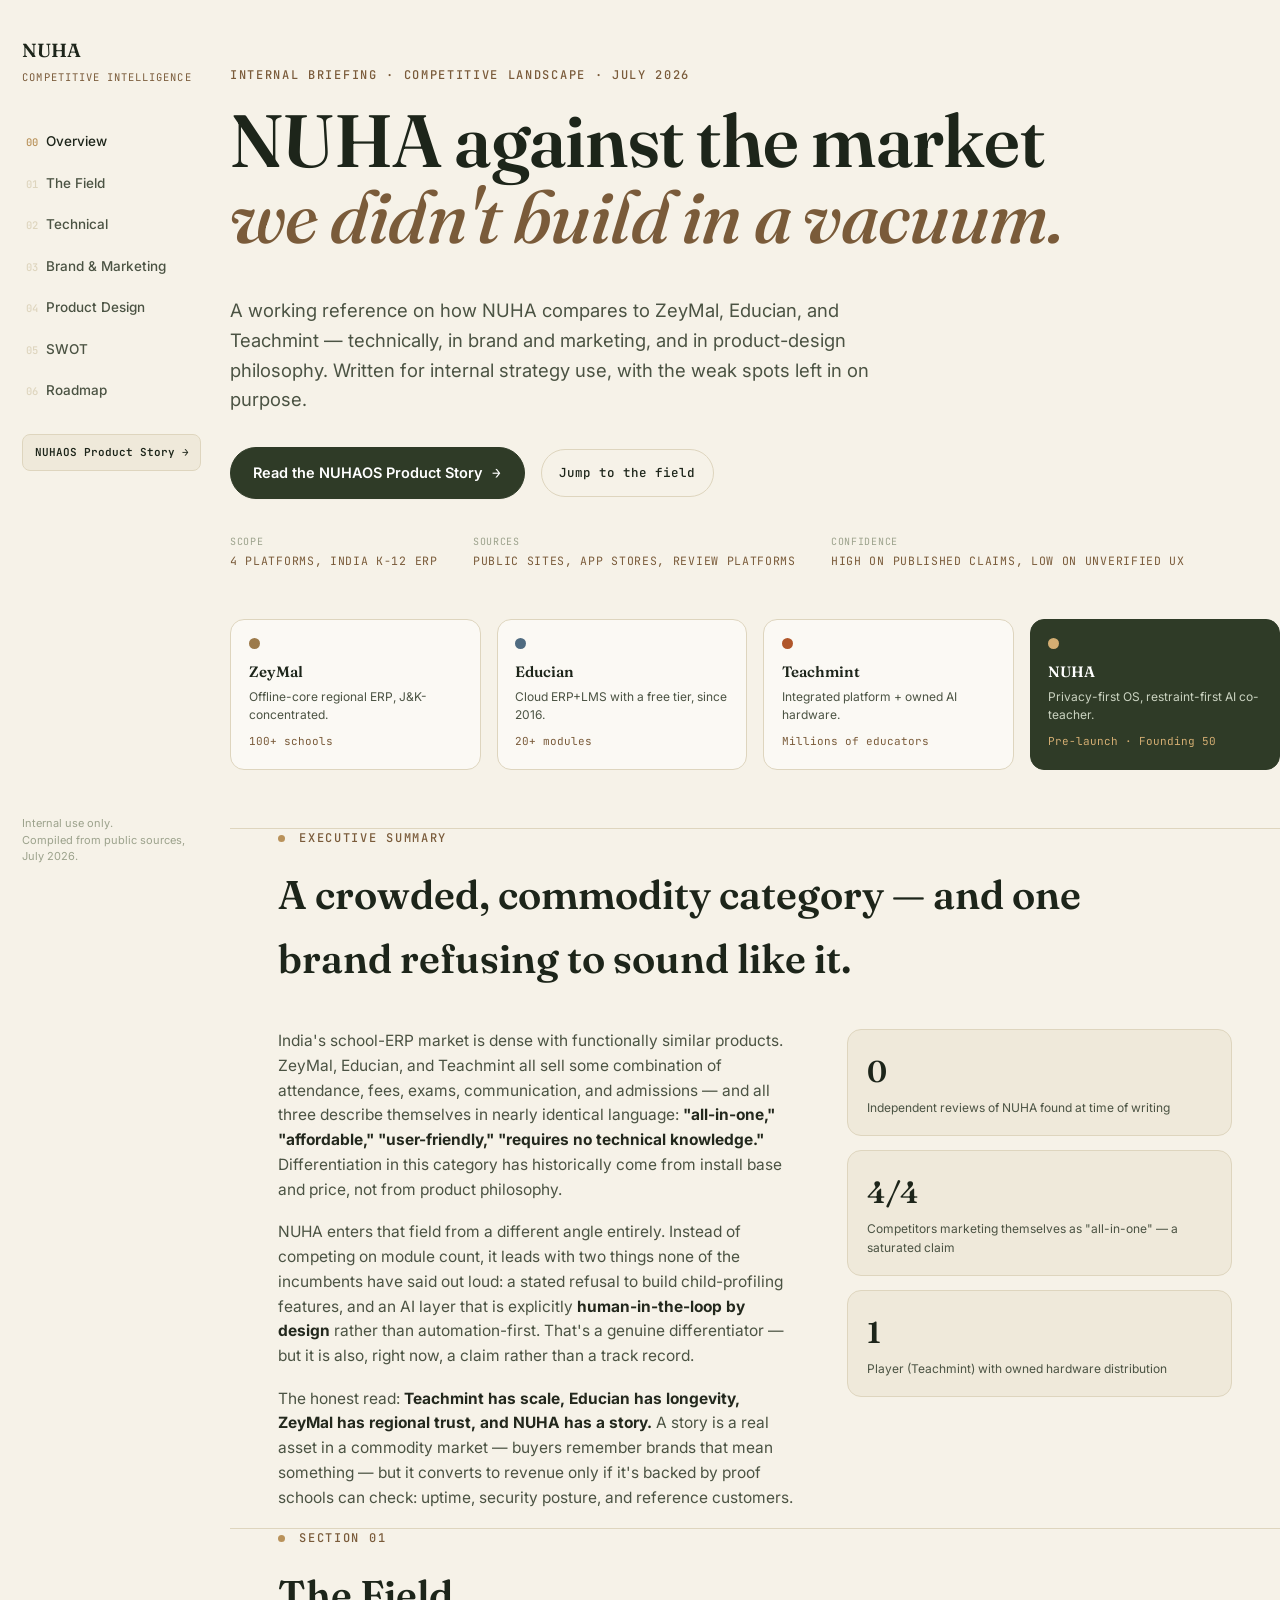
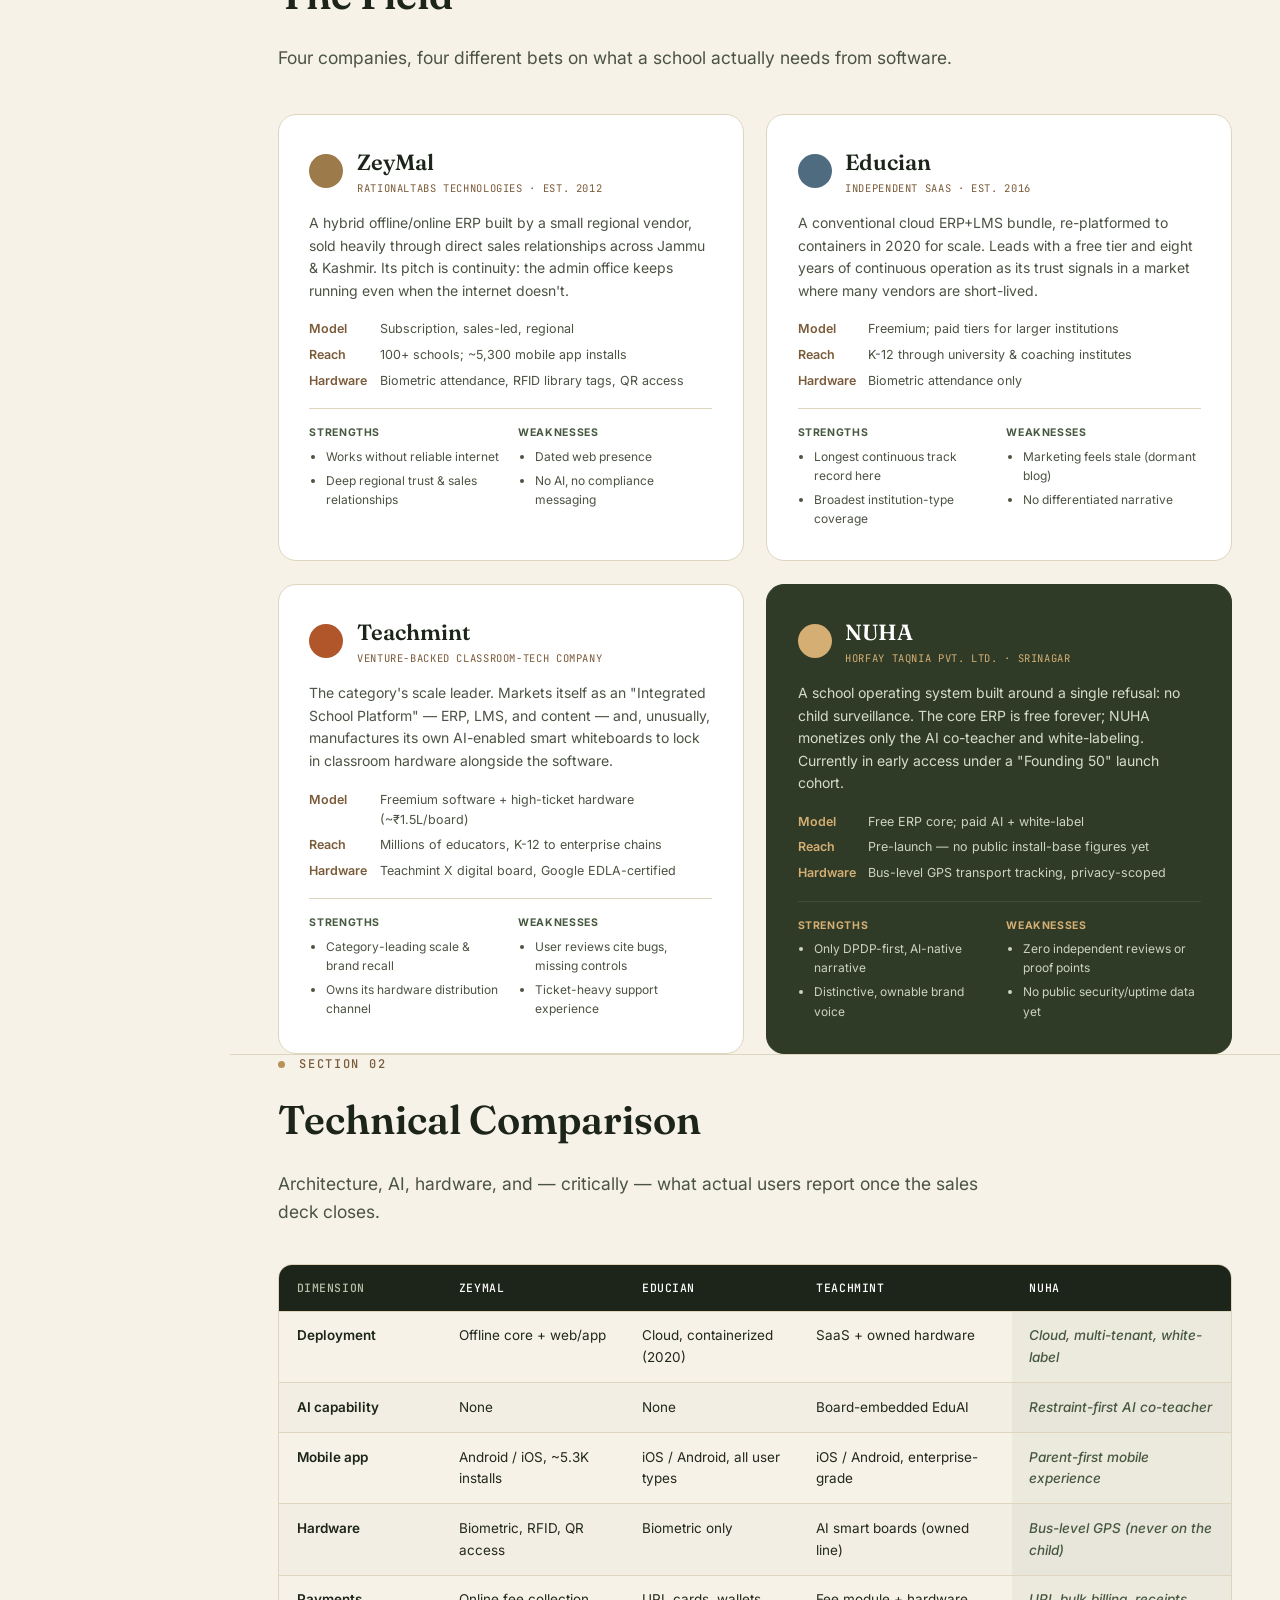
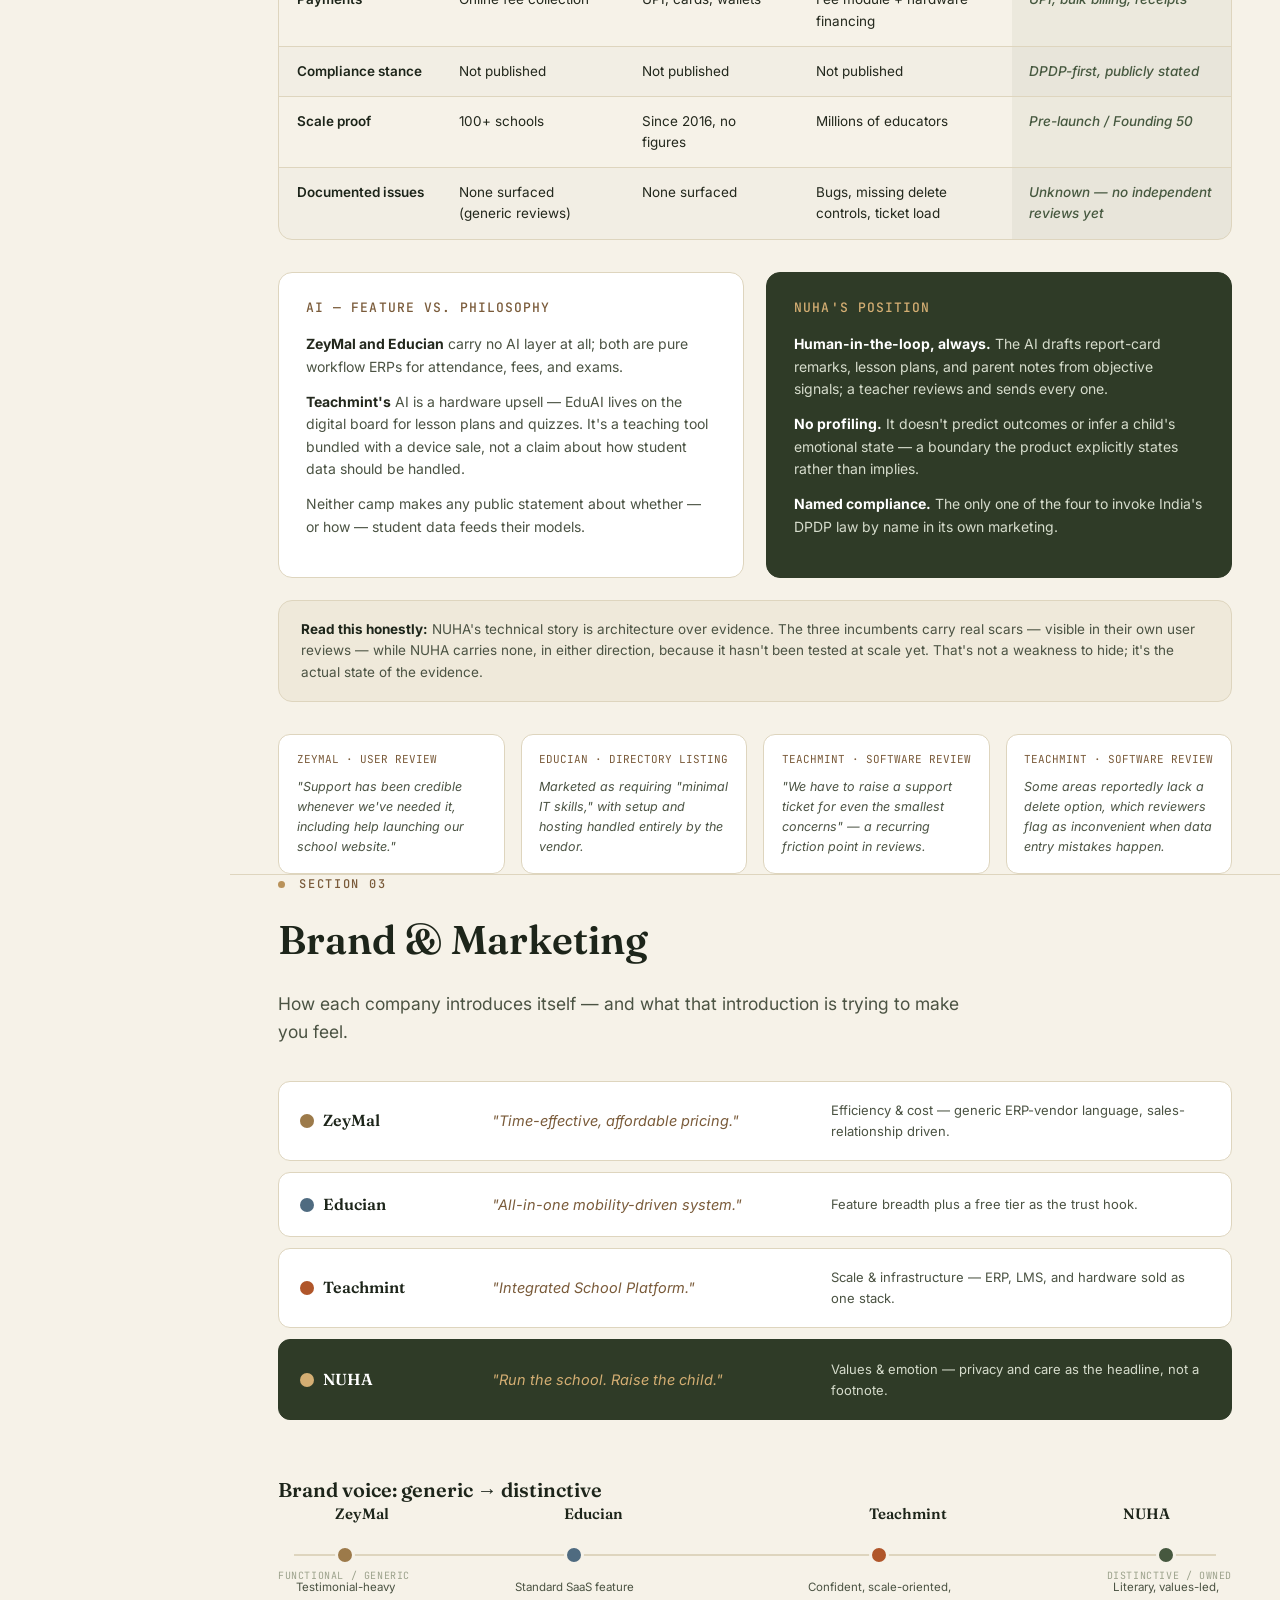
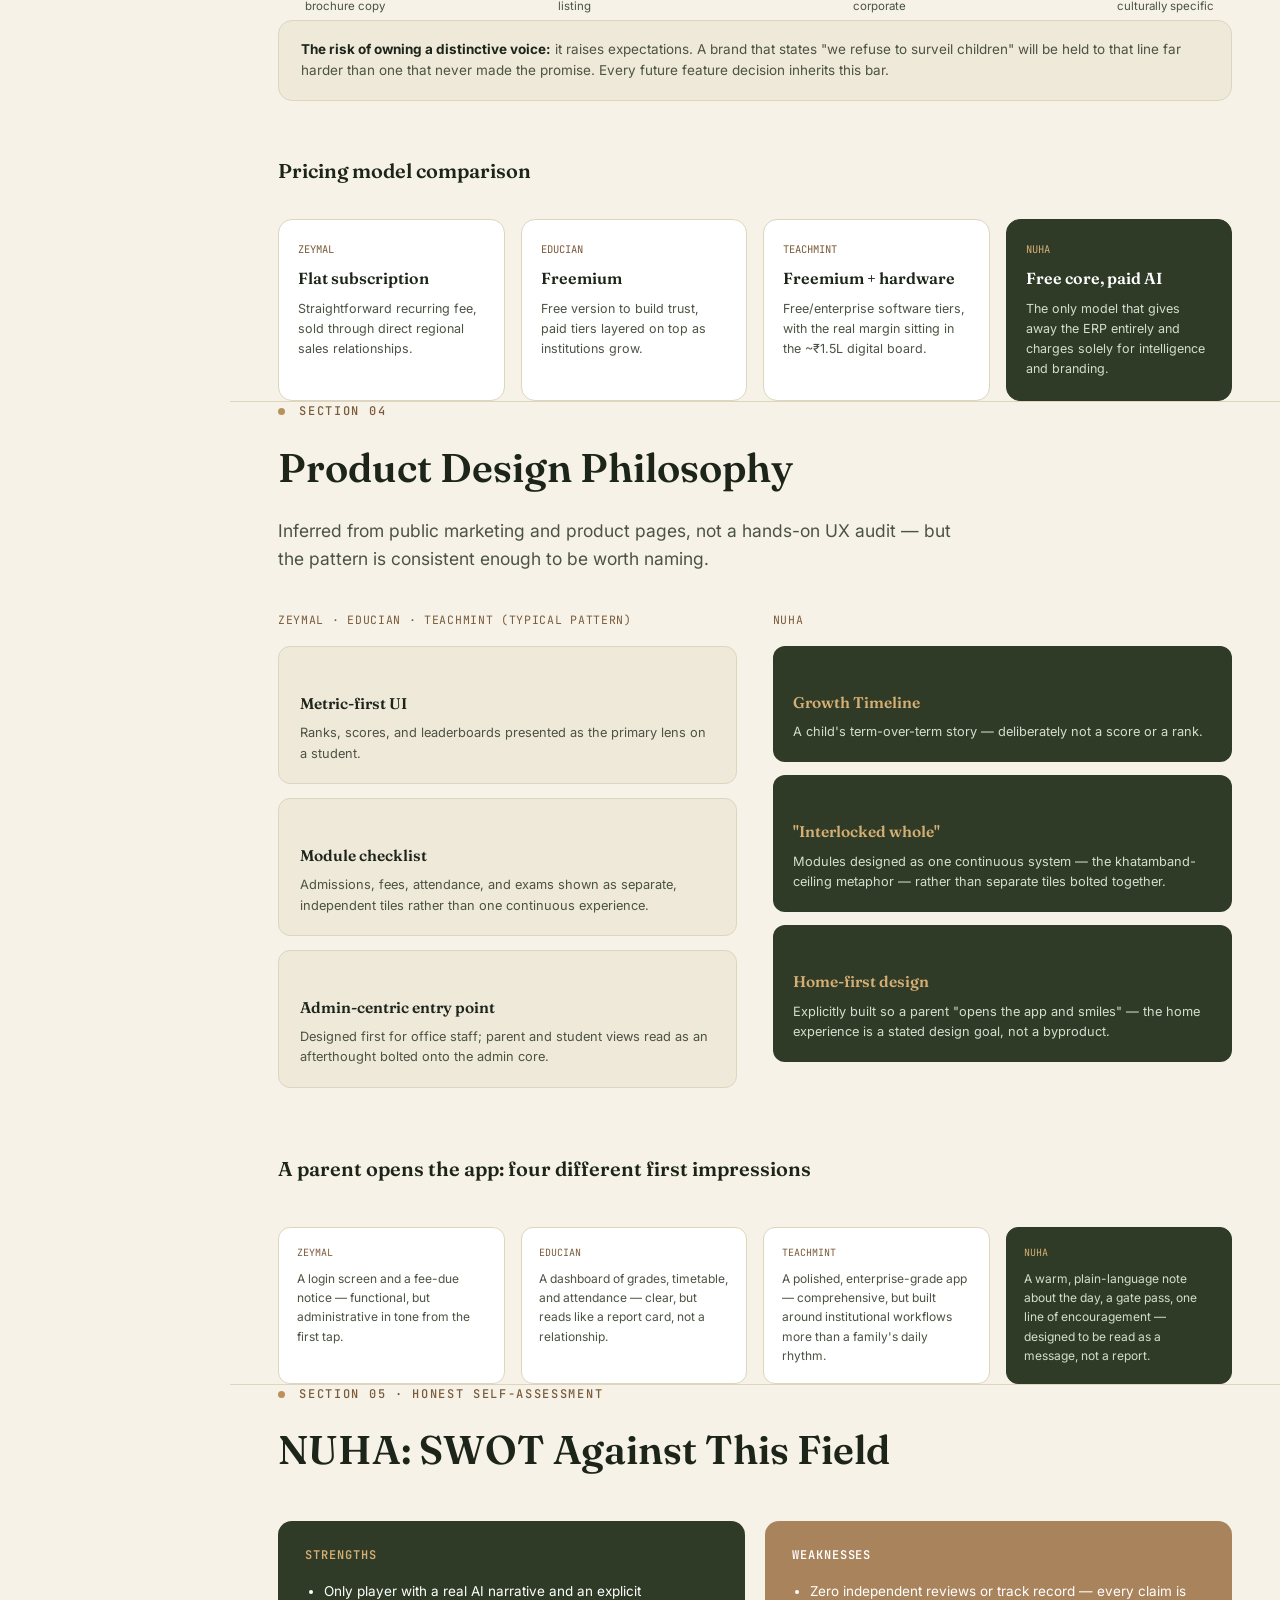
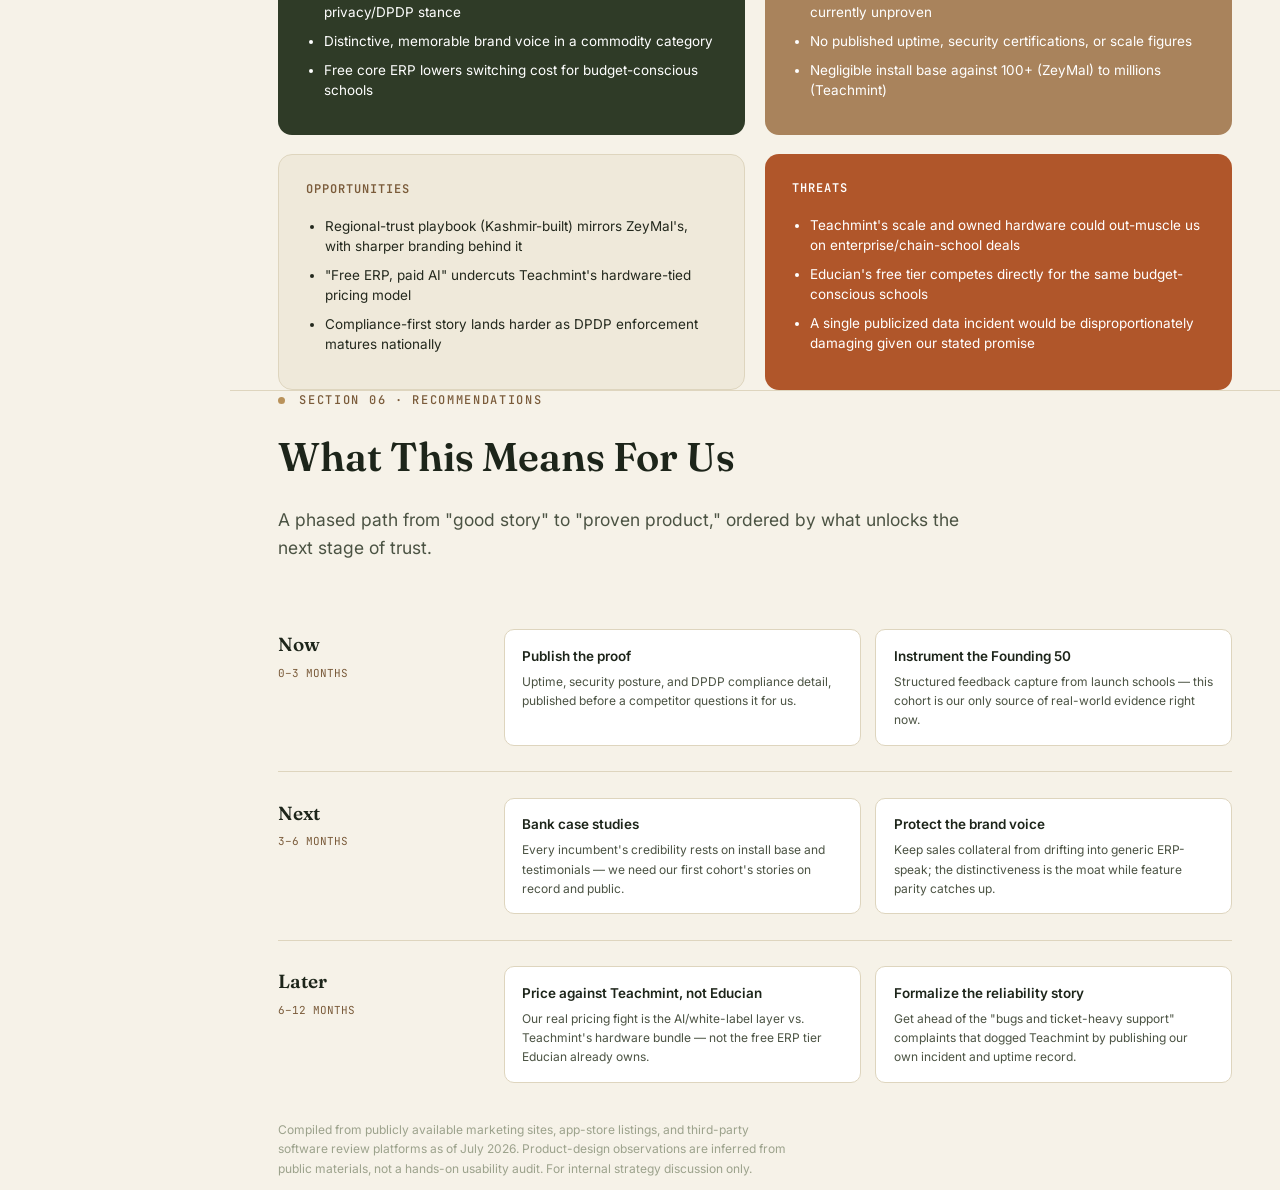
==== index.html @ 4ea2a654 "change-file-name" ====
<!DOCTYPE html>
<html lang="en">

<head>
    <meta charset="UTF-8">
    <meta name="viewport" content="width=device-width, initial-scale=1.0">
    <title>NUHA vs. the Market — Competitive Intelligence</title>
    <link rel="preconnect" href="https://fonts.googleapis.com">
    <link rel="preconnect" href="https://fonts.gstatic.com" crossorigin>
    <link
        href="https://fonts.googleapis.com/css2?family=Fraunces:opsz,wght@9..144,300;9..144,500;9..144,600;9..144,700&family=Inter:wght@400;500;600;700&family=JetBrains+Mono:wght@400;500&display=swap"
        rel="stylesheet">
    <style>
        :root {
            --cream: #F6F2E8;
            --cream-deep: #EFE9DA;
            --ink: #23281D;
            --ink-soft: #4B5343;
            --forest: #2F3B27;
            --forest-deep: #1D251A;
            --forest-mid: #46583F;
            --walnut: #7A5B3A;
            --walnut-soft: #A9835C;
            --gold: #B9925A;
            --gold-bright: #D4AE73;
            --line: #DED5BE;
            --zeymal: #9C7A4A;
            --educian: #4F6B80;
            --teachmint: #B0562A;
            --nuha: #46583F;
            --radius: 14px;
            --maxw: 1180px;
        }

        * {
            box-sizing: border-box;
        }

        html {
            scroll-behavior: smooth;
        }

        body {
            margin: 0;
            background: var(--cream);
            color: var(--ink);
            font-family: 'Inter', sans-serif;
            font-size: 16px;
            line-height: 1.6;
            -webkit-font-smoothing: antialiased;
        }

        h1,
        h2,
        h3,
        h4 {
            font-family: 'Fraunces', serif;
            font-weight: 600;
            margin: 0;
            color: var(--forest-deep);
        }

        .eyebrow {
            font-family: 'JetBrains Mono', monospace;
            font-size: 12px;
            letter-spacing: 0.14em;
            text-transform: uppercase;
            color: var(--walnut);
            font-weight: 500;
        }

        a {
            color: inherit;
        }

        ::selection {
            background: var(--gold-bright);
            color: var(--forest-deep);
        }

        @media (prefers-reduced-motion:reduce) {
            * {
                animation: none !important;
                transition: none !important;
            }
        }

        /* ---------- lattice signature pattern (khatamband nod) ---------- */
        .lattice-bg {
            position: absolute;
            inset: 0;
            pointer-events: none;
            z-index: 0;
            opacity: 0.5;
        }

        .lattice-bg svg {
            width: 100%;
            height: 100%;
        }

        /* ---------- layout shell ---------- */
        .shell {
            display: flex;
        }

        nav.rail {
            position: fixed;
            top: 0;
            left: 0;
            height: 100vh;
            width: 230px;
            padding: 2.2rem 1.4rem;
            display: flex;
            flex-direction: column;
            justify-content: space-between;
            z-index: 50;
            background: transparent;
        }

        nav.rail .brand {
            font-family: 'Fraunces', serif;
            font-weight: 600;
            font-size: 19px;
            color: var(--forest-deep);
        }

        nav.rail .brand span {
            display: block;
            font-family: 'JetBrains Mono', monospace;
            font-weight: 400;
            font-size: 10.5px;
            letter-spacing: .1em;
            color: var(--walnut);
            margin-top: 3px;
            text-transform: uppercase;
        }

        nav.rail ul {
            list-style: none;
            margin: 2.4rem 0 0;
            padding: 0;
        }

        nav.rail li {
            margin-bottom: 0.35rem;
        }

        nav.rail a.navlink {
            display: flex;
            align-items: baseline;
            gap: 0.55rem;
            text-decoration: none;
            color: var(--ink-soft);
            font-size: 13.5px;
            font-weight: 500;
            padding: 0.45rem 0.2rem;
            border-radius: 8px;
            transition: color .2s ease;
        }

        nav.rail a.navlink .n {
            font-family: 'JetBrains Mono', monospace;
            font-size: 10.5px;
            color: var(--line);
        }

        nav.rail a.navlink.active {
            color: var(--forest-deep);
        }

        nav.rail a.navlink.active .n {
            color: var(--gold);
        }

        nav.rail .foot-note {
            font-size: 11px;
            color: #9CA28C;
            line-height: 1.5;
        }

        nav.rail .storylink {
            display: inline-block;
            margin-top: 1.2rem;
            font-family: 'JetBrains Mono', monospace;
            font-size: 11px;
            color: var(--forest-deep);
            font-weight: 600;
            text-decoration: none;
            background: var(--cream-deep);
            border: 1px solid var(--line);
            border-radius: 8px;
            padding: 0.55rem 0.7rem;
        }

        main {
            margin-left: 230px;
            width: calc(100% - 230px);
            position: relative;
            z-index: 1;
        }

        .wrap {
            max-width: var(--maxw);
            margin: 0 auto;
            padding: 0 3rem;
        }

        section {
            position: relative;
            padding: 5.4rem 0;
        }

        section+section {
            border-top: 1px solid var(--line);
        }

        .kicker-row {
            display: flex;
            align-items: center;
            gap: 0.9rem;
            margin-bottom: 0.9rem;
        }

        .kicker-row .dot {
            width: 7px;
            height: 7px;
            border-radius: 50%;
            background: var(--gold);
        }

        h2.section-title {
            font-size: clamp(28px, 3.4vw, 40px);
            margin-bottom: 1rem;
            max-width: 820px;
        }

        p.lede {
            font-size: 17.5px;
            color: var(--ink-soft);
            max-width: 700px;
            margin-bottom: 0;
        }

        /* ---------- HERO ---------- */
        .hero {
            min-height: 92vh;
            display: flex;
            flex-direction: column;
            justify-content: center;
            padding: 4rem 0 3.5rem;
            overflow: hidden;
            border-top: none;
        }

        .hero h1 {
            font-size: clamp(44px, 6.2vw, 74px);
            line-height: 1.03;
            letter-spacing: -0.01em;
            margin: 1.1rem 0 1.4rem;
            max-width: 920px;
        }

        .hero h1 em {
            font-style: italic;
            color: var(--walnut);
            font-weight: 500;
        }

        .hero .sub {
            font-size: 18.5px;
            color: var(--ink-soft);
            max-width: 640px;
            margin-bottom: 2rem;
        }

        .hero .cta-row {
            display: flex;
            align-items: center;
            gap: 1rem;
            flex-wrap: wrap;
            margin-bottom: 2.2rem;
        }

        .btn-primary {
            display: inline-flex;
            align-items: center;
            gap: 0.55rem;
            background: var(--forest);
            color: #fff;
            font-family: 'Inter', sans-serif;
            font-weight: 600;
            font-size: 14.5px;
            text-decoration: none;
            padding: 0.85rem 1.4rem;
            border-radius: 999px;
            border: 1px solid var(--forest);
            transition: background .18s ease, transform .18s ease, box-shadow .18s ease;
            box-shadow: 0 1px 0 rgba(0, 0, 0, 0.02);
        }

        .btn-primary:hover {
            background: var(--forest-deep);
            transform: translateY(-1px);
            box-shadow: 0 6px 14px rgba(29, 37, 26, 0.18);
        }

        .btn-primary .arrow {
            font-family: 'JetBrains Mono', monospace;
            transition: transform .18s ease;
        }

        .btn-primary:hover .arrow {
            transform: translateX(3px);
        }

        .btn-secondary {
            display: inline-flex;
            align-items: center;
            gap: 0.5rem;
            background: transparent;
            color: var(--forest-deep);
            font-family: 'JetBrains Mono', monospace;
            font-weight: 500;
            font-size: 12.5px;
            text-decoration: none;
            padding: 0.8rem 1.1rem;
            border-radius: 999px;
            border: 1px solid var(--line);
            transition: border-color .18s ease, color .18s ease;
        }

        .btn-secondary:hover {
            border-color: var(--walnut);
            color: var(--walnut);
        }

        .hero .meta-row {
            display: flex;
            gap: 2.2rem;
            flex-wrap: wrap;
            font-family: 'JetBrains Mono', monospace;
            font-size: 11.5px;
            color: var(--walnut);
            text-transform: uppercase;
            letter-spacing: .06em;
            margin-bottom: 3rem;
        }

        .hero .meta-row div span {
            display: block;
            color: #9CA28C;
            font-size: 10px;
            margin-bottom: 2px;
        }

        .quickgrid {
            display: grid;
            grid-template-columns: repeat(4, 1fr);
            gap: 1rem;
        }

        .qcard {
            background: rgba(255, 255, 255, 0.55);
            border: 1px solid var(--line);
            border-radius: var(--radius);
            padding: 1.15rem 1.1rem;
        }

        .qcard.nuha {
            background: var(--forest);
            border-color: var(--forest);
        }

        .qcard .qdot {
            width: 11px;
            height: 11px;
            border-radius: 50%;
            margin-bottom: 0.7rem;
        }

        .qcard h4 {
            font-size: 15px;
            color: var(--forest-deep);
            margin-bottom: 0.25rem;
        }

        .qcard.nuha h4 {
            color: #fff;
        }

        .qcard p {
            font-size: 12px;
            margin: 0;
            color: var(--ink-soft);
            line-height: 1.45;
        }

        .qcard.nuha p {
            color: #CBD3C1;
        }

        .qcard .stat {
            font-family: 'JetBrains Mono', monospace;
            font-size: 11px;
            color: var(--walnut);
            margin-top: 0.6rem;
        }

        .qcard.nuha .stat {
            color: var(--gold-bright);
        }

        /* ---------- EXEC SUMMARY ---------- */
        .summary-grid {
            display: grid;
            grid-template-columns: 1.15fr 0.85fr;
            gap: 3rem;
            margin-top: 2.4rem;
            align-items: start;
        }

        .summary-grid .prose p {
            color: var(--ink-soft);
            margin: 0 0 1.1rem;
            font-size: 15.5px;
        }

        .summary-grid .prose strong {
            color: var(--ink);
        }

        .callout-stack {
            display: flex;
            flex-direction: column;
            gap: 0.9rem;
        }

        .callout {
            background: var(--cream-deep);
            border: 1px solid var(--line);
            border-radius: var(--radius);
            padding: 1.1rem 1.2rem;
        }

        .callout .big {
            font-family: 'Fraunces', serif;
            font-size: 30px;
            color: var(--forest-deep);
            font-weight: 600;
        }

        .callout .label {
            font-size: 12px;
            color: var(--ink-soft);
            margin-top: 0.15rem;
        }

        /* ---------- COMPETITOR CARDS ---------- */
        .field-grid {
            display: grid;
            grid-template-columns: repeat(2, 1fr);
            gap: 1.4rem;
            margin-top: 2.6rem;
        }

        .profile {
            background: #fff;
            border: 1px solid var(--line);
            border-radius: 18px;
            padding: 1.9rem 1.9rem 1.7rem;
            position: relative;
        }

        .profile.is-nuha {
            background: var(--forest);
            border-color: var(--forest);
        }

        .profile-head {
            display: flex;
            align-items: center;
            gap: 0.85rem;
            margin-bottom: 0.3rem;
        }

        .profile-dot {
            width: 34px;
            height: 34px;
            border-radius: 50%;
            flex: none;
        }

        .profile h3 {
            font-size: 22px;
            color: var(--forest-deep);
        }

        .profile.is-nuha h3 {
            color: #fff;
        }

        .profile .tag {
            font-family: 'JetBrains Mono', monospace;
            font-size: 10.5px;
            color: var(--walnut);
            text-transform: uppercase;
            letter-spacing: .06em;
        }

        .profile.is-nuha .tag {
            color: var(--gold-bright);
        }

        .profile p.desc {
            font-size: 14px;
            color: var(--ink-soft);
            margin: 0.95rem 0 1.1rem;
        }

        .profile.is-nuha p.desc {
            color: #D6DCCC;
        }

        .profile .kv {
            display: grid;
            grid-template-columns: auto 1fr;
            gap: 0.35rem 0.8rem;
            font-size: 12.5px;
            margin-bottom: 1.1rem;
        }

        .profile .kv dt {
            color: var(--walnut);
            font-weight: 600;
        }

        .profile.is-nuha .kv dt {
            color: var(--gold-bright);
        }

        .profile .kv dd {
            margin: 0;
            color: var(--ink-soft);
        }

        .profile.is-nuha .kv dd {
            color: #CBD3C1;
        }

        .swpair {
            display: grid;
            grid-template-columns: 1fr 1fr;
            gap: 0.9rem;
            border-top: 1px solid var(--line);
            padding-top: 1rem;
        }

        .profile.is-nuha .swpair {
            border-color: #3E4B36;
        }

        .swpair .h {
            font-size: 10.5px;
            font-weight: 700;
            text-transform: uppercase;
            letter-spacing: .06em;
            color: var(--forest-mid);
            margin-bottom: 0.3rem;
        }

        .profile.is-nuha .swpair .h {
            color: var(--gold-bright);
        }

        .swpair ul {
            margin: 0;
            padding-left: 1.05rem;
            font-size: 12px;
            color: var(--ink-soft);
        }

        .profile.is-nuha .swpair ul {
            color: #CBD3C1;
        }

        .swpair li {
            margin-bottom: 0.3rem;
        }

        /* ---------- TABLE ---------- */
        .tbl-wrap {
            overflow-x: auto;
            margin-top: 2.4rem;
            border: 1px solid var(--line);
            border-radius: var(--radius);
        }

        table.cmp {
            width: 100%;
            border-collapse: collapse;
            font-size: 13.5px;
            min-width: 900px;
        }

        table.cmp thead th {
            background: var(--forest-deep);
            color: #fff;
            text-align: left;
            padding: 0.85rem 1.1rem;
            font-family: 'JetBrains Mono', monospace;
            font-weight: 500;
            font-size: 11.5px;
            text-transform: uppercase;
            letter-spacing: .05em;
        }

        table.cmp thead th:first-child {
            color: #B7C0AA;
        }

        table.cmp tbody td {
            padding: 0.85rem 1.1rem;
            border-top: 1px solid var(--line);
            vertical-align: top;
        }

        table.cmp tbody tr:nth-child(even) {
            background: rgba(0, 0, 0, 0.015);
        }

        table.cmp td:first-child {
            font-weight: 600;
            color: var(--forest-deep);
            white-space: nowrap;
        }

        table.cmp td.nuha-cell {
            color: var(--forest-mid);
            font-style: italic;
            font-weight: 500;
            background: rgba(70, 88, 63, 0.06);
        }

        /* ---------- deep-dive two col ---------- */
        .duo {
            display: grid;
            grid-template-columns: 1fr 1fr;
            gap: 1.4rem;
            margin-top: 2rem;
        }

        .panel {
            border-radius: var(--radius);
            padding: 1.6rem 1.7rem;
            border: 1px solid var(--line);
            background: #fff;
        }

        .panel.dark {
            background: var(--forest);
            border-color: var(--forest);
            color: #fff;
        }

        .panel h4 {
            font-size: 13px;
            text-transform: uppercase;
            letter-spacing: .08em;
            color: var(--walnut);
            font-family: 'JetBrains Mono', monospace;
            font-weight: 500;
            margin-bottom: 0.9rem;
        }

        .panel.dark h4 {
            color: var(--gold-bright);
        }

        .panel p {
            font-size: 14px;
            color: var(--ink-soft);
            margin: 0 0 0.8rem;
        }

        .panel.dark p {
            color: #D6DCCC;
        }

        .panel strong {
            color: var(--ink);
        }

        .panel.dark strong {
            color: #fff;
        }

        .fullwidth-note {
            margin-top: 1.4rem;
            border-radius: var(--radius);
            background: var(--cream-deep);
            border: 1px solid var(--line);
            padding: 1.1rem 1.4rem;
            font-size: 13.5px;
            color: var(--ink-soft);
        }

        .fullwidth-note strong {
            color: var(--forest-deep);
        }

        /* ---------- reviews strip ---------- */
        .review-strip {
            display: grid;
            grid-template-columns: repeat(4, 1fr);
            gap: 1rem;
            margin-top: 2rem;
        }

        .review {
            background: #fff;
            border: 1px solid var(--line);
            border-radius: 12px;
            padding: 1rem 1.1rem;
        }

        .review .who {
            font-size: 11px;
            font-family: 'JetBrains Mono', monospace;
            color: var(--walnut);
            text-transform: uppercase;
            margin-bottom: 0.5rem;
        }

        .review p {
            font-size: 12.5px;
            color: var(--ink-soft);
            margin: 0;
            font-style: italic;
        }

        /* ---------- marketing positioning rows ---------- */
        .posrow {
            display: grid;
            grid-template-columns: 170px 1fr 1.2fr;
            gap: 1.4rem;
            align-items: center;
            padding: 1.15rem 1.3rem;
            border-radius: 12px;
            margin-bottom: 0.7rem;
            border: 1px solid var(--line);
            background: #fff;
        }

        .posrow.is-nuha {
            background: var(--forest);
            border-color: var(--forest);
        }

        .posrow .who {
            display: flex;
            align-items: center;
            gap: 0.6rem;
            font-family: 'Fraunces', serif;
            font-weight: 600;
            font-size: 16px;
            color: var(--forest-deep);
        }

        .posrow.is-nuha .who {
            color: #fff;
        }

        .posrow .who .d {
            width: 14px;
            height: 14px;
            border-radius: 50%;
            flex: none;
        }

        .posrow .quote {
            font-style: italic;
            color: var(--walnut);
            font-size: 14.5px;
        }

        .posrow.is-nuha .quote {
            color: var(--gold-bright);
        }

        .posrow .note {
            font-size: 13px;
            color: var(--ink-soft);
        }

        .posrow.is-nuha .note {
            color: #D6DCCC;
        }

        /* ---------- spectrum ---------- */
        .spectrum {
            position: relative;
            margin: 3rem 0 1rem;
            padding: 0 1rem;
        }

        .spectrum .track {
            height: 2px;
            background: var(--line);
            position: relative;
        }

        .spectrum .pt {
            position: absolute;
            top: -9px;
            width: 20px;
            height: 20px;
            border-radius: 50%;
            border: 3px solid var(--cream);
        }

        .spectrum .lbl {
            position: absolute;
            top: -52px;
            font-family: 'Fraunces', serif;
            font-weight: 600;
            font-size: 15px;
            color: var(--forest-deep);
            white-space: nowrap;
        }

        .spectrum .sub {
            position: absolute;
            top: 24px;
            font-size: 11.5px;
            color: var(--ink-soft);
            width: 150px;
            text-align: center;
        }

        .spectrum .end {
            position: absolute;
            top: 14px;
            font-family: 'JetBrains Mono', monospace;
            font-size: 10px;
            letter-spacing: .06em;
            color: #9CA28C;
            text-transform: uppercase;
        }

        /* ---------- pricing model comparison ---------- */
        .pricing-grid {
            display: grid;
            grid-template-columns: repeat(4, 1fr);
            gap: 1rem;
            margin-top: 2rem;
        }

        .pmodel {
            border-radius: var(--radius);
            border: 1px solid var(--line);
            background: #fff;
            padding: 1.3rem 1.2rem;
        }

        .pmodel.is-nuha {
            background: var(--forest);
            border-color: var(--forest);
        }

        .pmodel .tier {
            font-family: 'JetBrains Mono', monospace;
            font-size: 10.5px;
            color: var(--walnut);
            text-transform: uppercase;
            margin-bottom: 0.5rem;
        }

        .pmodel.is-nuha .tier {
            color: var(--gold-bright);
        }

        .pmodel h4 {
            font-size: 16px;
            color: var(--forest-deep);
            margin-bottom: 0.5rem;
        }

        .pmodel.is-nuha h4 {
            color: #fff;
        }

        .pmodel p {
            font-size: 12.5px;
            color: var(--ink-soft);
            margin: 0;
        }

        .pmodel.is-nuha p {
            color: #D6DCCC;
        }

        /* ---------- product design ---------- */
        .duo-columns {
            display: grid;
            grid-template-columns: 1fr 1fr;
            gap: 2.2rem;
            margin-top: 2.4rem;
        }

        .col-label {
            font-family: 'JetBrains Mono', monospace;
            font-size: 11.5px;
            text-transform: uppercase;
            letter-spacing: .06em;
            color: var(--walnut);
            margin-bottom: 1rem;
            display: block;
        }

        .design-item {
            border-radius: 12px;
            padding: 1.2rem 1.3rem;
            margin-bottom: 0.85rem;
        }

        .design-item.market {
            background: var(--cream-deep);
            border: 1px solid var(--line);
        }

        .design-item.nuha {
            background: var(--forest);
        }

        .design-item h5 {
            font-family: 'Fraunces', serif;
            font-size: 15.5px;
            color: var(--forest-deep);
            margin-bottom: 0.4rem;
            font-weight: 600;
        }

        .design-item.nuha h5 {
            color: var(--gold-bright);
        }

        .design-item p {
            font-size: 12.8px;
            color: var(--ink-soft);
            margin: 0;
        }

        .design-item.nuha p {
            color: #D6DCCC;
        }

        .imagined-scene {
            display: grid;
            grid-template-columns: repeat(4, 1fr);
            gap: 1rem;
            margin-top: 2.6rem;
        }

        .scene {
            border-radius: 12px;
            border: 1px solid var(--line);
            background: #fff;
            padding: 1.1rem;
        }

        .scene.is-nuha {
            background: var(--forest);
            border-color: var(--forest);
        }

        .scene .sceneco {
            font-family: 'JetBrains Mono', monospace;
            font-size: 10px;
            text-transform: uppercase;
            color: var(--walnut);
            margin-bottom: 0.5rem;
        }

        .scene.is-nuha .sceneco {
            color: var(--gold-bright);
        }

        .scene p {
            font-size: 12px;
            color: var(--ink-soft);
            margin: 0;
        }

        .scene.is-nuha p {
            color: #D6DCCC;
        }

        /* ---------- SWOT ---------- */
        .swot-grid {
            display: grid;
            grid-template-columns: 1fr 1fr;
            gap: 1.2rem;
            margin-top: 2.4rem;
        }

        .swot-box {
            border-radius: var(--radius);
            padding: 1.6rem 1.7rem;
        }

        .swot-box h4 {
            font-family: 'JetBrains Mono', monospace;
            font-size: 12px;
            text-transform: uppercase;
            letter-spacing: .08em;
            margin-bottom: 1rem;
        }

        .swot-box ul {
            margin: 0;
            padding-left: 1.15rem;
            font-size: 13.5px;
        }

        .swot-box li {
            margin-bottom: 0.55rem;
            line-height: 1.5;
        }

        .swot-box.strength {
            background: var(--forest);
            color: #fff;
        }

        .swot-box.strength h4 {
            color: var(--gold-bright);
        }

        .swot-box.weakness {
            background: var(--walnut-soft);
            color: #fff;
        }

        .swot-box.weakness h4 {
            color: #fff;
        }

        .swot-box.opportunity {
            background: var(--cream-deep);
            border: 1px solid var(--line);
            color: var(--ink);
        }

        .swot-box.opportunity h4 {
            color: var(--walnut);
        }

        .swot-box.threat {
            background: var(--teachmint);
            color: #fff;
        }

        .swot-box.threat h4 {
            color: #fff;
        }

        /* ---------- roadmap ---------- */
        .roadmap {
            margin-top: 2.6rem;
        }

        .rm-phase {
            display: grid;
            grid-template-columns: 200px 1fr;
            gap: 1.6rem;
            padding: 1.6rem 0;
            border-top: 1px solid var(--line);
        }

        .rm-phase:first-child {
            border-top: none;
        }

        .rm-phase .when {
            font-family: 'Fraunces', serif;
            font-weight: 600;
            font-size: 19px;
            color: var(--forest-deep);
        }

        .rm-phase .when small {
            display: block;
            font-family: 'JetBrains Mono', monospace;
            font-weight: 400;
            font-size: 11px;
            color: var(--walnut);
            margin-top: 0.3rem;
            text-transform: uppercase;
        }

        .rm-items {
            display: grid;
            grid-template-columns: 1fr 1fr;
            gap: 0.9rem;
        }

        .rm-item {
            background: #fff;
            border: 1px solid var(--line);
            border-radius: 10px;
            padding: 0.95rem 1.1rem;
        }

        .rm-item h5 {
            font-size: 13.5px;
            color: var(--forest-deep);
            margin: 0 0 0.3rem;
            font-family: 'Inter', sans-serif;
            font-weight: 600;
        }

        .rm-item p {
            font-size: 12px;
            color: var(--ink-soft);
            margin: 0;
        }

        footer {
            padding: 3rem 0 4rem;
        }

        footer p {
            font-size: 12px;
            color: #9CA28C;
            max-width: 520px;
        }

        code.inline {
            font-family: 'JetBrains Mono', monospace;
            font-size: 12px;
            background: var(--cream-deep);
            padding: 0.1rem 0.4rem;
            border-radius: 4px;
            color: var(--walnut);
        }

        /* ---------- responsive ---------- */
        @media (max-width:980px) {
            nav.rail {
                width: 100%;
                height: auto;
                position: sticky;
                top: 0;
                padding: 0.9rem 1.1rem;
                background: var(--cream);
                border-bottom: 1px solid var(--line);
                flex-direction: column;
                align-items: stretch;
                gap: 0.6rem;
                z-index: 100;
            }

            nav.rail>div:last-child {
                display: none;
            }

            /* hide footnote on mobile */
            nav.rail ul {
                display: flex;
                flex-direction: row;
                gap: 0.3rem;
                margin: 0;
                padding: 0;
                overflow-x: auto;
                -webkit-overflow-scrolling: touch;
                scrollbar-width: none;
            }

            nav.rail ul::-webkit-scrollbar {
                display: none;
            }

            nav.rail li {
                margin: 0;
                flex: none;
            }

            nav.rail a.navlink {
                white-space: nowrap;
                padding: 0.35rem 0.7rem;
                background: var(--cream-deep);
                border-radius: 20px;
                font-size: 12.5px;
            }

            nav.rail a.navlink .n {
                display: none;
            }

            nav.rail a.navlink.active {
                background: var(--forest);
                color: #fff;
            }

            section[id] {
                scroll-margin-top: 64px;
            }

            main {
                margin-left: 0;
                width: 100%;
            }

            .wrap {
                padding: 0 1.3rem;
            }

            .quickgrid,
            .field-grid,
            .duo,
            .review-strip,
            .pricing-grid,
            .imagined-scene,
            .swot-grid,
            .summary-grid,
            .duo-columns,
            .rm-items {
                grid-template-columns: 1fr !important;
            }

            .posrow {
                grid-template-columns: 1fr;
                gap: 0.5rem;
            }

            section {
                padding: 3rem 0;
            }

            .rm-phase {
                grid-template-columns: 1fr;
            }
        }
    </style>
</head>

<body>

    <nav class="rail">
        <div>
            <div class="brand">NUHA<span>Competitive Intelligence</span></div>
            <ul id="navlist">
                <li><a class="navlink" href="#overview"><span class="n">00</span>Overview</a></li>
                <li><a class="navlink" href="#field"><span class="n">01</span>The Field</a></li>
                <li><a class="navlink" href="#technical"><span class="n">02</span>Technical</a></li>
                <li><a class="navlink" href="#brand"><span class="n">03</span>Brand &amp; Marketing</a></li>
                <li><a class="navlink" href="#design"><span class="n">04</span>Product Design</a></li>
                <li><a class="navlink" href="#swot"><span class="n">05</span>SWOT</a></li>
                <li><a class="navlink" href="#roadmap"><span class="n">06</span>Roadmap</a></li>
            </ul>
            <a class="storylink" href="nuhaos-story.html">NUHAOS Product Story →</a>
        </div>
        <div class="foot-note">Internal use only.<br>Compiled from public sources,<br>July 2026.</div>
    </nav>

    <main>

        <!-- ============ HERO ============ -->
        <section class="hero wrap" id="overview">
            <div class="eyebrow">Internal Briefing · Competitive Landscape · July 2026</div>
            <h1>NUHA against the market<br><em>we didn't build in a vacuum.</em></h1>
            <p class="sub">A working reference on how NUHA compares to ZeyMal, Educian, and Teachmint — technically, in
                brand and marketing, and in product-design philosophy. Written for internal strategy use, with the weak
                spots left in on purpose.</p>
            <div class="cta-row">
                <a class="btn-primary" href="nuhaos-story.html">Read the NUHAOS Product Story <span
                        class="arrow">→</span></a>
                <a class="btn-secondary" href="#field">Jump to the field</a>
            </div>
            <div class="meta-row">
                <div><span>Scope</span>4 platforms, India K-12 ERP</div>
                <div><span>Sources</span>Public sites, app stores, review platforms</div>
                <div><span>Confidence</span>High on published claims, low on unverified UX</div>
            </div>
            <div class="quickgrid">
                <div class="qcard">
                    <div class="qdot" style="background:var(--zeymal)"></div>
                    <h4>ZeyMal</h4>
                    <p>Offline-core regional ERP, J&amp;K-concentrated.</p>
                    <div class="stat">100+ schools</div>
                </div>
                <div class="qcard">
                    <div class="qdot" style="background:var(--educian)"></div>
                    <h4>Educian</h4>
                    <p>Cloud ERP+LMS with a free tier, since 2016.</p>
                    <div class="stat">20+ modules</div>
                </div>
                <div class="qcard">
                    <div class="qdot" style="background:var(--teachmint)"></div>
                    <h4>Teachmint</h4>
                    <p>Integrated platform + owned AI hardware.</p>
                    <div class="stat">Millions of educators</div>
                </div>
                <div class="qcard nuha">
                    <div class="qdot" style="background:var(--gold-bright)"></div>
                    <h4>NUHA</h4>
                    <p>Privacy-first OS, restraint-first AI co-teacher.</p>
                    <div class="stat">Pre-launch · Founding 50</div>
                </div>
            </div>
        </section>

        <!-- ============ EXEC SUMMARY ============ -->
        <section class="wrap" id="exec">
            <div class="kicker-row">
                <div class="dot"></div><span class="eyebrow">Executive Summary</span>
            </div>
            <h2 class="section-title">A crowded, commodity category — and one brand refusing to sound like it.</h2>
            <div class="summary-grid">
                <div class="prose">
                    <p>India's school-ERP market is dense with functionally similar products. ZeyMal, Educian, and
                        Teachmint all sell some combination of attendance, fees, exams, communication, and admissions —
                        and all three describe themselves in nearly identical language: <strong>"all-in-one,"
                            "affordable," "user-friendly," "requires no technical knowledge."</strong> Differentiation
                        in this category has historically come from install base and price, not from product philosophy.
                    </p>
                    <p>NUHA enters that field from a different angle entirely. Instead of competing on module count, it
                        leads with two things none of the incumbents have said out loud: a stated refusal to build
                        child-profiling features, and an AI layer that is explicitly <strong>human-in-the-loop by
                            design</strong> rather than automation-first. That's a genuine differentiator — but it is
                        also, right now, a claim rather than a track record.</p>
                    <p>The honest read: <strong>Teachmint has scale, Educian has longevity, ZeyMal has regional trust,
                            and NUHA has a story.</strong> A story is a real asset in a commodity market — buyers
                        remember brands that mean something — but it converts to revenue only if it's backed by proof
                        schools can check: uptime, security posture, and reference customers.</p>
                </div>
                <div class="callout-stack">
                    <div class="callout">
                        <div class="big">0</div>
                        <div class="label">Independent reviews of NUHA found at time of writing</div>
                    </div>
                    <div class="callout">
                        <div class="big">4/4</div>
                        <div class="label">Competitors marketing themselves as "all-in-one" — a saturated claim</div>
                    </div>
                    <div class="callout">
                        <div class="big">1</div>
                        <div class="label">Player (Teachmint) with owned hardware distribution</div>
                    </div>
                </div>
            </div>
        </section>

        <!-- ============ THE FIELD ============ -->
        <section class="wrap" id="field">
            <div class="kicker-row">
                <div class="dot"></div><span class="eyebrow">Section 01</span>
            </div>
            <h2 class="section-title">The Field</h2>
            <p class="lede">Four companies, four different bets on what a school actually needs from software.</p>

            <div class="field-grid">

                <div class="profile">
                    <div class="profile-head">
                        <div class="profile-dot" style="background:var(--zeymal)"></div>
                        <div>
                            <h3>ZeyMal</h3>
                            <div class="tag">RationalTabs Technologies · est. 2012</div>
                        </div>
                    </div>
                    <p class="desc">A hybrid offline/online ERP built by a small regional vendor, sold heavily through
                        direct sales relationships across Jammu &amp; Kashmir. Its pitch is continuity: the admin office
                        keeps running even when the internet doesn't.</p>
                    <dl class="kv">
                        <dt>Model</dt>
                        <dd>Subscription, sales-led, regional</dd>
                        <dt>Reach</dt>
                        <dd>100+ schools; ~5,300 mobile app installs</dd>
                        <dt>Hardware</dt>
                        <dd>Biometric attendance, RFID library tags, QR access</dd>
                    </dl>
                    <div class="swpair">
                        <div>
                            <div class="h">Strengths</div>
                            <ul>
                                <li>Works without reliable internet</li>
                                <li>Deep regional trust &amp; sales relationships</li>
                            </ul>
                        </div>
                        <div>
                            <div class="h">Weaknesses</div>
                            <ul>
                                <li>Dated web presence</li>
                                <li>No AI, no compliance messaging</li>
                            </ul>
                        </div>
                    </div>
                </div>

                <div class="profile">
                    <div class="profile-head">
                        <div class="profile-dot" style="background:var(--educian)"></div>
                        <div>
                            <h3>Educian</h3>
                            <div class="tag">Independent SaaS · est. 2016</div>
                        </div>
                    </div>
                    <p class="desc">A conventional cloud ERP+LMS bundle, re-platformed to containers in 2020 for scale.
                        Leads with a free tier and eight years of continuous operation as its trust signals in a market
                        where many vendors are short-lived.</p>
                    <dl class="kv">
                        <dt>Model</dt>
                        <dd>Freemium; paid tiers for larger institutions</dd>
                        <dt>Reach</dt>
                        <dd>K-12 through university &amp; coaching institutes</dd>
                        <dt>Hardware</dt>
                        <dd>Biometric attendance only</dd>
                    </dl>
                    <div class="swpair">
                        <div>
                            <div class="h">Strengths</div>
                            <ul>
                                <li>Longest continuous track record here</li>
                                <li>Broadest institution-type coverage</li>
                            </ul>
                        </div>
                        <div>
                            <div class="h">Weaknesses</div>
                            <ul>
                                <li>Marketing feels stale (dormant blog)</li>
                                <li>No differentiated narrative</li>
                            </ul>
                        </div>
                    </div>
                </div>

                <div class="profile">
                    <div class="profile-head">
                        <div class="profile-dot" style="background:var(--teachmint)"></div>
                        <div>
                            <h3>Teachmint</h3>
                            <div class="tag">Venture-backed classroom-tech company</div>
                        </div>
                    </div>
                    <p class="desc">The category's scale leader. Markets itself as an "Integrated School Platform" —
                        ERP, LMS, and content — and, unusually, manufactures its own AI-enabled smart whiteboards to
                        lock in classroom hardware alongside the software.</p>
                    <dl class="kv">
                        <dt>Model</dt>
                        <dd>Freemium software + high-ticket hardware (~₹1.5L/board)</dd>
                        <dt>Reach</dt>
                        <dd>Millions of educators, K-12 to enterprise chains</dd>
                        <dt>Hardware</dt>
                        <dd>Teachmint X digital board, Google EDLA-certified</dd>
                    </dl>
                    <div class="swpair">
                        <div>
                            <div class="h">Strengths</div>
                            <ul>
                                <li>Category-leading scale &amp; brand recall</li>
                                <li>Owns its hardware distribution channel</li>
                            </ul>
                        </div>
                        <div>
                            <div class="h">Weaknesses</div>
                            <ul>
                                <li>User reviews cite bugs, missing controls</li>
                                <li>Ticket-heavy support experience</li>
                            </ul>
                        </div>
                    </div>
                </div>

                <div class="profile is-nuha">
                    <div class="profile-head">
                        <div class="profile-dot" style="background:var(--gold-bright)"></div>
                        <div>
                            <h3>NUHA</h3>
                            <div class="tag">Horfay Taqnia Pvt. Ltd. · Srinagar</div>
                        </div>
                    </div>
                    <p class="desc">A school operating system built around a single refusal: no child surveillance. The
                        core ERP is free forever; NUHA monetizes only the AI co-teacher and white-labeling. Currently in
                        early access under a "Founding 50" launch cohort.</p>
                    <dl class="kv">
                        <dt>Model</dt>
                        <dd>Free ERP core; paid AI + white-label</dd>
                        <dt>Reach</dt>
                        <dd>Pre-launch — no public install-base figures yet</dd>
                        <dt>Hardware</dt>
                        <dd>Bus-level GPS transport tracking, privacy-scoped</dd>
                    </dl>
                    <div class="swpair">
                        <div>
                            <div class="h">Strengths</div>
                            <ul>
                                <li>Only DPDP-first, AI-native narrative</li>
                                <li>Distinctive, ownable brand voice</li>
                            </ul>
                        </div>
                        <div>
                            <div class="h">Weaknesses</div>
                            <ul>
                                <li>Zero independent reviews or proof points</li>
                                <li>No public security/uptime data yet</li>
                            </ul>
                        </div>
                    </div>
                </div>

            </div>
        </section>

        <!-- ============ TECHNICAL ============ -->
        <section class="wrap" id="technical">
            <div class="kicker-row">
                <div class="dot"></div><span class="eyebrow">Section 02</span>
            </div>
            <h2 class="section-title">Technical Comparison</h2>
            <p class="lede">Architecture, AI, hardware, and — critically — what actual users report once the sales deck
                closes.</p>

            <div class="tbl-wrap">
                <table class="cmp">
                    <thead>
                        <tr>
                            <th>Dimension</th>
                            <th>ZeyMal</th>
                            <th>Educian</th>
                            <th>Teachmint</th>
                            <th>NUHA</th>
                        </tr>
                    </thead>
                    <tbody>
                        <tr>
                            <td>Deployment</td>
                            <td>Offline core + web/app</td>
                            <td>Cloud, containerized (2020)</td>
                            <td>SaaS + owned hardware</td>
                            <td class="nuha-cell">Cloud, multi-tenant, white-label</td>
                        </tr>
                        <tr>
                            <td>AI capability</td>
                            <td>None</td>
                            <td>None</td>
                            <td>Board-embedded EduAI</td>
                            <td class="nuha-cell">Restraint-first AI co-teacher</td>
                        </tr>
                        <tr>
                            <td>Mobile app</td>
                            <td>Android / iOS, ~5.3K installs</td>
                            <td>iOS / Android, all user types</td>
                            <td>iOS / Android, enterprise-grade</td>
                            <td class="nuha-cell">Parent-first mobile experience</td>
                        </tr>
                        <tr>
                            <td>Hardware</td>
                            <td>Biometric, RFID, QR access</td>
                            <td>Biometric only</td>
                            <td>AI smart boards (owned line)</td>
                            <td class="nuha-cell">Bus-level GPS (never on the child)</td>
                        </tr>
                        <tr>
                            <td>Payments</td>
                            <td>Online fee collection</td>
                            <td>UPI, cards, wallets</td>
                            <td>Fee module + hardware financing</td>
                            <td class="nuha-cell">UPI, bulk billing, receipts</td>
                        </tr>
                        <tr>
                            <td>Compliance stance</td>
                            <td>Not published</td>
                            <td>Not published</td>
                            <td>Not published</td>
                            <td class="nuha-cell">DPDP-first, publicly stated</td>
                        </tr>
                        <tr>
                            <td>Scale proof</td>
                            <td>100+ schools</td>
                            <td>Since 2016, no figures</td>
                            <td>Millions of educators</td>
                            <td class="nuha-cell">Pre-launch / Founding 50</td>
                        </tr>
                        <tr>
                            <td>Documented issues</td>
                            <td>None surfaced (generic reviews)</td>
                            <td>None surfaced</td>
                            <td>Bugs, missing delete controls, ticket load</td>
                            <td class="nuha-cell">Unknown — no independent reviews yet</td>
                        </tr>
                    </tbody>
                </table>
            </div>

            <div class="duo">
                <div class="panel">
                    <h4>AI — feature vs. philosophy</h4>
                    <p><strong>ZeyMal and Educian</strong> carry no AI layer at all; both are pure workflow ERPs for
                        attendance, fees, and exams.</p>
                    <p><strong>Teachmint's</strong> AI is a hardware upsell — EduAI lives on the digital board for
                        lesson plans and quizzes. It's a teaching tool bundled with a device sale, not a claim about how
                        student data should be handled.</p>
                    <p>Neither camp makes any public statement about whether — or how — student data feeds their models.
                    </p>
                </div>
                <div class="panel dark">
                    <h4>NUHA's position</h4>
                    <p><strong>Human-in-the-loop, always.</strong> The AI drafts report-card remarks, lesson plans, and
                        parent notes from objective signals; a teacher reviews and sends every one.</p>
                    <p><strong>No profiling.</strong> It doesn't predict outcomes or infer a child's emotional state — a
                        boundary the product explicitly states rather than implies.</p>
                    <p><strong>Named compliance.</strong> The only one of the four to invoke India's DPDP law by name in
                        its own marketing.</p>
                </div>
            </div>

            <div class="fullwidth-note">
                <strong>Read this honestly:</strong> NUHA's technical story is architecture over evidence. The three
                incumbents carry real scars — visible in their own user reviews — while NUHA carries none, in either
                direction, because it hasn't been tested at scale yet. That's not a weakness to hide; it's the actual
                state of the evidence.
            </div>

            <div class="review-strip">
                <div class="review">
                    <div class="who">ZeyMal · user review</div>
                    <p>"Support has been credible whenever we've needed it, including help launching our school
                        website."</p>
                </div>
                <div class="review">
                    <div class="who">Educian · directory listing</div>
                    <p>Marketed as requiring "minimal IT skills," with setup and hosting handled entirely by the vendor.
                    </p>
                </div>
                <div class="review">
                    <div class="who">Teachmint · software review</div>
                    <p>"We have to raise a support ticket for even the smallest concerns" — a recurring friction point
                        in reviews.</p>
                </div>
                <div class="review">
                    <div class="who">Teachmint · software review</div>
                    <p>Some areas reportedly lack a delete option, which reviewers flag as inconvenient when data entry
                        mistakes happen.</p>
                </div>
            </div>
        </section>

        <!-- ============ BRAND & MARKETING ============ -->
        <section class="wrap" id="brand">
            <div class="kicker-row">
                <div class="dot"></div><span class="eyebrow">Section 03</span>
            </div>
            <h2 class="section-title">Brand &amp; Marketing</h2>
            <p class="lede">How each company introduces itself — and what that introduction is trying to make you feel.
            </p>

            <div style="margin-top:2.2rem;">
                <div class="posrow">
                    <div class="who">
                        <div class="d" style="background:var(--zeymal)"></div>ZeyMal
                    </div>
                    <div class="quote">"Time-effective, affordable pricing."</div>
                    <div class="note">Efficiency &amp; cost — generic ERP-vendor language, sales-relationship driven.
                    </div>
                </div>
                <div class="posrow">
                    <div class="who">
                        <div class="d" style="background:var(--educian)"></div>Educian
                    </div>
                    <div class="quote">"All-in-one mobility-driven system."</div>
                    <div class="note">Feature breadth plus a free tier as the trust hook.</div>
                </div>
                <div class="posrow">
                    <div class="who">
                        <div class="d" style="background:var(--teachmint)"></div>Teachmint
                    </div>
                    <div class="quote">"Integrated School Platform."</div>
                    <div class="note">Scale &amp; infrastructure — ERP, LMS, and hardware sold as one stack.</div>
                </div>
                <div class="posrow is-nuha">
                    <div class="who">
                        <div class="d" style="background:var(--gold-bright)"></div>NUHA
                    </div>
                    <div class="quote">"Run the school. Raise the child."</div>
                    <div class="note">Values &amp; emotion — privacy and care as the headline, not a footnote.</div>
                </div>
            </div>

            <h3 style="font-size:20px; margin-top:3.4rem;">Brand voice: generic → distinctive</h3>
            <div class="spectrum">
                <div class="track"></div>
                <div class="end" style="left:0;">Functional / generic</div>
                <div class="end" style="right:0; text-align:right;">Distinctive / owned</div>
                <div class="pt" style="left:6%; background:var(--zeymal);"></div>
                <div class="lbl" style="left:6%;">ZeyMal</div>
                <div class="sub" style="left:6%; margin-left:-65px;">Testimonial-heavy brochure copy</div>
                <div class="pt" style="left:30%; background:var(--educian);"></div>
                <div class="lbl" style="left:30%;">Educian</div>
                <div class="sub" style="left:30%; margin-left:-65px;">Standard SaaS feature listing</div>
                <div class="pt" style="left:62%; background:var(--teachmint);"></div>
                <div class="lbl" style="left:62%;">Teachmint</div>
                <div class="sub" style="left:62%; margin-left:-65px;">Confident, scale-oriented, corporate</div>
                <div class="pt" style="left:92%; background:var(--nuha);"></div>
                <div class="lbl" style="left:92%; transform:translateX(-70%);">NUHA</div>
                <div class="sub" style="left:92%; margin-left:-65px;">Literary, values-led, culturally specific</div>
            </div>
            <div class="fullwidth-note" style="margin-top:4rem;"><strong>The risk of owning a distinctive
                    voice:</strong> it raises expectations. A brand that states "we refuse to surveil children" will be
                held to that line far harder than one that never made the promise. Every future feature decision
                inherits this bar.</div>

            <h3 style="font-size:20px; margin-top:3.4rem;">Pricing model comparison</h3>
            <div class="pricing-grid">
                <div class="pmodel">
                    <div class="tier">ZeyMal</div>
                    <h4>Flat subscription</h4>
                    <p>Straightforward recurring fee, sold through direct regional sales relationships.</p>
                </div>
                <div class="pmodel">
                    <div class="tier">Educian</div>
                    <h4>Freemium</h4>
                    <p>Free version to build trust, paid tiers layered on top as institutions grow.</p>
                </div>
                <div class="pmodel">
                    <div class="tier">Teachmint</div>
                    <h4>Freemium + hardware</h4>
                    <p>Free/enterprise software tiers, with the real margin sitting in the ~₹1.5L digital board.</p>
                </div>
                <div class="pmodel is-nuha">
                    <div class="tier">NUHA</div>
                    <h4>Free core, paid AI</h4>
                    <p>The only model that gives away the ERP entirely and charges solely for intelligence and branding.
                    </p>
                </div>
            </div>
        </section>

        <!-- ============ PRODUCT DESIGN ============ -->
        <section class="wrap" id="design">
            <div class="kicker-row">
                <div class="dot"></div><span class="eyebrow">Section 04</span>
            </div>
            <h2 class="section-title">Product Design Philosophy</h2>
            <p class="lede">Inferred from public marketing and product pages, not a hands-on UX audit — but the pattern
                is consistent enough to be worth naming.</p>

            <div class="duo-columns">
                <div>
                    <span class="col-label">ZeyMal · Educian · Teachmint (typical pattern)</span>
                    <div class="design-item market">
                        <h5>Metric-first UI</h5>
                        <p>Ranks, scores, and leaderboards presented as the primary lens on a student.</p>
                    </div>
                    <div class="design-item market">
                        <h5>Module checklist</h5>
                        <p>Admissions, fees, attendance, and exams shown as separate, independent tiles rather than one
                            continuous experience.</p>
                    </div>
                    <div class="design-item market">
                        <h5>Admin-centric entry point</h5>
                        <p>Designed first for office staff; parent and student views read as an afterthought bolted onto
                            the admin core.</p>
                    </div>
                </div>
                <div>
                    <span class="col-label">NUHA</span>
                    <div class="design-item nuha">
                        <h5>Growth Timeline</h5>
                        <p>A child's term-over-term story — deliberately not a score or a rank.</p>
                    </div>
                    <div class="design-item nuha">
                        <h5>"Interlocked whole"</h5>
                        <p>Modules designed as one continuous system — the khatamband-ceiling metaphor — rather than
                            separate tiles bolted together.</p>
                    </div>
                    <div class="design-item nuha">
                        <h5>Home-first design</h5>
                        <p>Explicitly built so a parent "opens the app and smiles" — the home experience is a stated
                            design goal, not a byproduct.</p>
                    </div>
                </div>
            </div>

            <h3 style="font-size:20px; margin-top:3.2rem;">A parent opens the app: four different first impressions</h3>
            <div class="imagined-scene">
                <div class="scene">
                    <div class="sceneco">ZeyMal</div>
                    <p>A login screen and a fee-due notice — functional, but administrative in tone from the first tap.
                    </p>
                </div>
                <div class="scene">
                    <div class="sceneco">Educian</div>
                    <p>A dashboard of grades, timetable, and attendance — clear, but reads like a report card, not a
                        relationship.</p>
                </div>
                <div class="scene">
                    <div class="sceneco">Teachmint</div>
                    <p>A polished, enterprise-grade app — comprehensive, but built around institutional workflows more
                        than a family's daily rhythm.</p>
                </div>
                <div class="scene is-nuha">
                    <div class="sceneco">NUHA</div>
                    <p>A warm, plain-language note about the day, a gate pass, one line of encouragement — designed to
                        be read as a message, not a report.</p>
                </div>
            </div>
        </section>

        <!-- ============ SWOT ============ -->
        <section class="wrap" id="swot">
            <div class="kicker-row">
                <div class="dot"></div><span class="eyebrow">Section 05 · Honest self-assessment</span>
            </div>
            <h2 class="section-title">NUHA: SWOT Against This Field</h2>

            <div class="swot-grid">
                <div class="swot-box strength">
                    <h4>Strengths</h4>
                    <ul>
                        <li>Only player with a real AI narrative and an explicit privacy/DPDP stance</li>
                        <li>Distinctive, memorable brand voice in a commodity category</li>
                        <li>Free core ERP lowers switching cost for budget-conscious schools</li>
                    </ul>
                </div>
                <div class="swot-box weakness">
                    <h4>Weaknesses</h4>
                    <ul>
                        <li>Zero independent reviews or track record — every claim is currently unproven</li>
                        <li>No published uptime, security certifications, or scale figures</li>
                        <li>Negligible install base against 100+ (ZeyMal) to millions (Teachmint)</li>
                    </ul>
                </div>
                <div class="swot-box opportunity">
                    <h4>Opportunities</h4>
                    <ul>
                        <li>Regional-trust playbook (Kashmir-built) mirrors ZeyMal's, with sharper branding behind it
                        </li>
                        <li>"Free ERP, paid AI" undercuts Teachmint's hardware-tied pricing model</li>
                        <li>Compliance-first story lands harder as DPDP enforcement matures nationally</li>
                    </ul>
                </div>
                <div class="swot-box threat">
                    <h4>Threats</h4>
                    <ul>
                        <li>Teachmint's scale and owned hardware could out-muscle us on enterprise/chain-school deals
                        </li>
                        <li>Educian's free tier competes directly for the same budget-conscious schools</li>
                        <li>A single publicized data incident would be disproportionately damaging given our stated
                            promise</li>
                    </ul>
                </div>
            </div>
        </section>

        <!-- ============ ROADMAP ============ -->
        <section class="wrap" id="roadmap">
            <div class="kicker-row">
                <div class="dot"></div><span class="eyebrow">Section 06 · Recommendations</span>
            </div>
            <h2 class="section-title">What This Means For Us</h2>
            <p class="lede">A phased path from "good story" to "proven product," ordered by what unlocks the next stage
                of trust.</p>

            <div class="roadmap">
                <div class="rm-phase">
                    <div class="when">Now<small>0–3 months</small></div>
                    <div class="rm-items">
                        <div class="rm-item">
                            <h5>Publish the proof</h5>
                            <p>Uptime, security posture, and DPDP compliance detail, published before a competitor
                                questions it for us.</p>
                        </div>
                        <div class="rm-item">
                            <h5>Instrument the Founding 50</h5>
                            <p>Structured feedback capture from launch schools — this cohort is our only source of
                                real-world evidence right now.</p>
                        </div>
                    </div>
                </div>
                <div class="rm-phase">
                    <div class="when">Next<small>3–6 months</small></div>
                    <div class="rm-items">
                        <div class="rm-item">
                            <h5>Bank case studies</h5>
                            <p>Every incumbent's credibility rests on install base and testimonials — we need our first
                                cohort's stories on record and public.</p>
                        </div>
                        <div class="rm-item">
                            <h5>Protect the brand voice</h5>
                            <p>Keep sales collateral from drifting into generic ERP-speak; the distinctiveness is the
                                moat while feature parity catches up.</p>
                        </div>
                    </div>
                </div>
                <div class="rm-phase">
                    <div class="when">Later<small>6–12 months</small></div>
                    <div class="rm-items">
                        <div class="rm-item">
                            <h5>Price against Teachmint, not Educian</h5>
                            <p>Our real pricing fight is the AI/white-label layer vs. Teachmint's hardware bundle — not
                                the free ERP tier Educian already owns.</p>
                        </div>
                        <div class="rm-item">
                            <h5>Formalize the reliability story</h5>
                            <p>Get ahead of the "bugs and ticket-heavy support" complaints that dogged Teachmint by
                                publishing our own incident and uptime record.</p>
                        </div>
                    </div>
                </div>
            </div>
        </section>

        <footer class="wrap">
            <p>Compiled from publicly available marketing sites, app-store listings, and third-party software review
                platforms as of July 2026. Product-design observations are inferred from public materials, not a
                hands-on usability audit. For internal strategy discussion only.</p>
        </footer>

    </main>

    <script>
        // active-link highlighting on scroll
        const sections = document.querySelectorAll('main section[id]');
        const links = document.querySelectorAll('.navlink');
        const byId = id => document.querySelector('.navlink[href="#' + id + '"]');

        const observer = new IntersectionObserver((entries) => {
            entries.forEach(entry => {
                if (entry.isIntersecting) {
                    links.forEach(l => l.classList.remove('active'));
                    const link = byId(entry.target.id);
                    if (link) link.classList.add('active');
                }
            });
        }, { rootMargin: '-40% 0px -55% 0px', threshold: 0 });

        sections.forEach(s => observer.observe(s));
    </script>

</body>

</html>
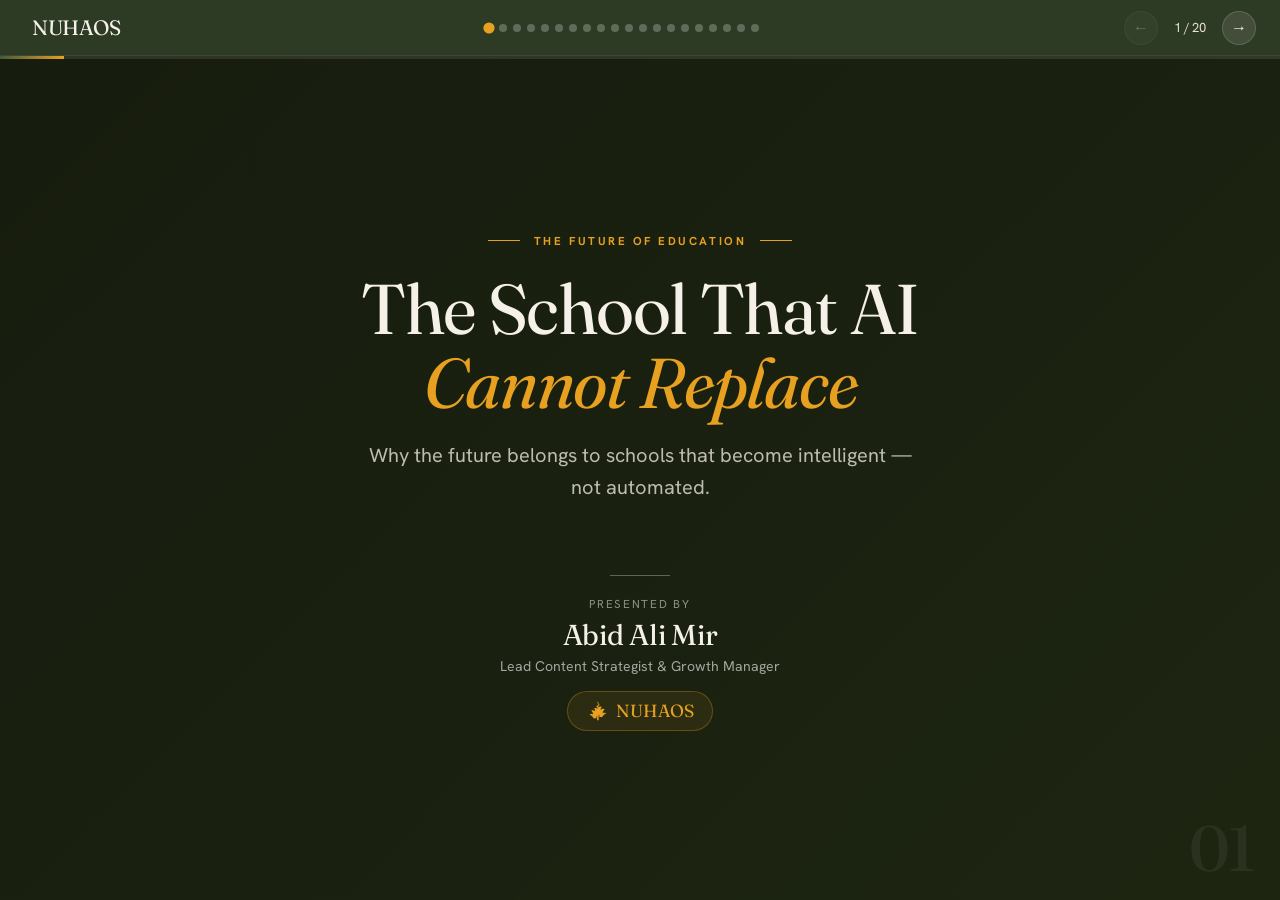
==== commit ff566e2a: "pitch-tempelate" ====
--- a/index.html
+++ b/index.html
@@ -1,1944 +1,679 @@
 <!DOCTYPE html>
 <html lang="en">
-
 <head>
-    <meta charset="UTF-8">
-    <meta name="viewport" content="width=device-width, initial-scale=1.0">
-    <title>NUHA vs. the Market — Competitive Intelligence</title>
-    <link rel="preconnect" href="https://fonts.googleapis.com">
-    <link rel="preconnect" href="https://fonts.gstatic.com" crossorigin>
-    <link
-        href="https://fonts.googleapis.com/css2?family=Fraunces:opsz,wght@9..144,300;9..144,500;9..144,600;9..144,700&family=Inter:wght@400;500;600;700&family=JetBrains+Mono:wght@400;500&display=swap"
-        rel="stylesheet">
-    <style>
-        :root {
-            --cream: #F6F2E8;
-            --cream-deep: #EFE9DA;
-            --ink: #23281D;
-            --ink-soft: #4B5343;
-            --forest: #2F3B27;
-            --forest-deep: #1D251A;
-            --forest-mid: #46583F;
-            --walnut: #7A5B3A;
-            --walnut-soft: #A9835C;
-            --gold: #B9925A;
-            --gold-bright: #D4AE73;
-            --line: #DED5BE;
-            --zeymal: #9C7A4A;
-            --educian: #4F6B80;
-            --teachmint: #B0562A;
-            --nuha: #46583F;
-            --radius: 14px;
-            --maxw: 1180px;
-        }
-
-        * {
-            box-sizing: border-box;
-        }
-
-        html {
-            scroll-behavior: smooth;
-        }
-
-        body {
-            margin: 0;
-            background: var(--cream);
-            color: var(--ink);
-            font-family: 'Inter', sans-serif;
-            font-size: 16px;
-            line-height: 1.6;
-            -webkit-font-smoothing: antialiased;
-        }
-
-        h1,
-        h2,
-        h3,
-        h4 {
-            font-family: 'Fraunces', serif;
-            font-weight: 600;
-            margin: 0;
-            color: var(--forest-deep);
-        }
-
-        .eyebrow {
-            font-family: 'JetBrains Mono', monospace;
-            font-size: 12px;
-            letter-spacing: 0.14em;
-            text-transform: uppercase;
-            color: var(--walnut);
-            font-weight: 500;
-        }
-
-        a {
-            color: inherit;
-        }
-
-        ::selection {
-            background: var(--gold-bright);
-            color: var(--forest-deep);
-        }
-
-        @media (prefers-reduced-motion:reduce) {
-            * {
-                animation: none !important;
-                transition: none !important;
-            }
-        }
-
-        /* ---------- lattice signature pattern (khatamband nod) ---------- */
-        .lattice-bg {
-            position: absolute;
-            inset: 0;
-            pointer-events: none;
-            z-index: 0;
-            opacity: 0.5;
-        }
-
-        .lattice-bg svg {
-            width: 100%;
-            height: 100%;
-        }
-
-        /* ---------- layout shell ---------- */
-        .shell {
-            display: flex;
-        }
-
-        nav.rail {
-            position: fixed;
-            top: 0;
-            left: 0;
-            height: 100vh;
-            width: 230px;
-            padding: 2.2rem 1.4rem;
-            display: flex;
-            flex-direction: column;
-            justify-content: space-between;
-            z-index: 50;
-            background: transparent;
-        }
-
-        nav.rail .brand {
-            font-family: 'Fraunces', serif;
-            font-weight: 600;
-            font-size: 19px;
-            color: var(--forest-deep);
-        }
-
-        nav.rail .brand span {
-            display: block;
-            font-family: 'JetBrains Mono', monospace;
-            font-weight: 400;
-            font-size: 10.5px;
-            letter-spacing: .1em;
-            color: var(--walnut);
-            margin-top: 3px;
-            text-transform: uppercase;
-        }
-
-        nav.rail ul {
-            list-style: none;
-            margin: 2.4rem 0 0;
-            padding: 0;
-        }
-
-        nav.rail li {
-            margin-bottom: 0.35rem;
-        }
-
-        nav.rail a.navlink {
-            display: flex;
-            align-items: baseline;
-            gap: 0.55rem;
-            text-decoration: none;
-            color: var(--ink-soft);
-            font-size: 13.5px;
-            font-weight: 500;
-            padding: 0.45rem 0.2rem;
-            border-radius: 8px;
-            transition: color .2s ease;
-        }
-
-        nav.rail a.navlink .n {
-            font-family: 'JetBrains Mono', monospace;
-            font-size: 10.5px;
-            color: var(--line);
-        }
-
-        nav.rail a.navlink.active {
-            color: var(--forest-deep);
-        }
-
-        nav.rail a.navlink.active .n {
-            color: var(--gold);
-        }
-
-        nav.rail .foot-note {
-            font-size: 11px;
-            color: #9CA28C;
-            line-height: 1.5;
-        }
-
-        nav.rail .storylink {
-            display: inline-block;
-            margin-top: 1.2rem;
-            font-family: 'JetBrains Mono', monospace;
-            font-size: 11px;
-            color: var(--forest-deep);
-            font-weight: 600;
-            text-decoration: none;
-            background: var(--cream-deep);
-            border: 1px solid var(--line);
-            border-radius: 8px;
-            padding: 0.55rem 0.7rem;
-        }
-
-        main {
-            margin-left: 230px;
-            width: calc(100% - 230px);
-            position: relative;
-            z-index: 1;
-        }
-
-        .wrap {
-            max-width: var(--maxw);
-            margin: 0 auto;
-            padding: 0 3rem;
-        }
-
-        section {
-            position: relative;
-            padding: 5.4rem 0;
-        }
-
-        section+section {
-            border-top: 1px solid var(--line);
-        }
-
-        .kicker-row {
-            display: flex;
-            align-items: center;
-            gap: 0.9rem;
-            margin-bottom: 0.9rem;
-        }
-
-        .kicker-row .dot {
-            width: 7px;
-            height: 7px;
-            border-radius: 50%;
-            background: var(--gold);
-        }
-
-        h2.section-title {
-            font-size: clamp(28px, 3.4vw, 40px);
-            margin-bottom: 1rem;
-            max-width: 820px;
-        }
-
-        p.lede {
-            font-size: 17.5px;
-            color: var(--ink-soft);
-            max-width: 700px;
-            margin-bottom: 0;
-        }
-
-        /* ---------- HERO ---------- */
-        .hero {
-            min-height: 92vh;
-            display: flex;
-            flex-direction: column;
-            justify-content: center;
-            padding: 4rem 0 3.5rem;
-            overflow: hidden;
-            border-top: none;
-        }
-
-        .hero h1 {
-            font-size: clamp(44px, 6.2vw, 74px);
-            line-height: 1.03;
-            letter-spacing: -0.01em;
-            margin: 1.1rem 0 1.4rem;
-            max-width: 920px;
-        }
-
-        .hero h1 em {
-            font-style: italic;
-            color: var(--walnut);
-            font-weight: 500;
-        }
-
-        .hero .sub {
-            font-size: 18.5px;
-            color: var(--ink-soft);
-            max-width: 640px;
-            margin-bottom: 2rem;
-        }
-
-        .hero .cta-row {
-            display: flex;
-            align-items: center;
-            gap: 1rem;
-            flex-wrap: wrap;
-            margin-bottom: 2.2rem;
-        }
-
-        .btn-primary {
-            display: inline-flex;
-            align-items: center;
-            gap: 0.55rem;
-            background: var(--forest);
-            color: #fff;
-            font-family: 'Inter', sans-serif;
-            font-weight: 600;
-            font-size: 14.5px;
-            text-decoration: none;
-            padding: 0.85rem 1.4rem;
-            border-radius: 999px;
-            border: 1px solid var(--forest);
-            transition: background .18s ease, transform .18s ease, box-shadow .18s ease;
-            box-shadow: 0 1px 0 rgba(0, 0, 0, 0.02);
-        }
-
-        .btn-primary:hover {
-            background: var(--forest-deep);
-            transform: translateY(-1px);
-            box-shadow: 0 6px 14px rgba(29, 37, 26, 0.18);
-        }
-
-        .btn-primary .arrow {
-            font-family: 'JetBrains Mono', monospace;
-            transition: transform .18s ease;
-        }
-
-        .btn-primary:hover .arrow {
-            transform: translateX(3px);
-        }
-
-        .btn-secondary {
-            display: inline-flex;
-            align-items: center;
-            gap: 0.5rem;
-            background: transparent;
-            color: var(--forest-deep);
-            font-family: 'JetBrains Mono', monospace;
-            font-weight: 500;
-            font-size: 12.5px;
-            text-decoration: none;
-            padding: 0.8rem 1.1rem;
-            border-radius: 999px;
-            border: 1px solid var(--line);
-            transition: border-color .18s ease, color .18s ease;
-        }
-
-        .btn-secondary:hover {
-            border-color: var(--walnut);
-            color: var(--walnut);
-        }
-
-        .hero .meta-row {
-            display: flex;
-            gap: 2.2rem;
-            flex-wrap: wrap;
-            font-family: 'JetBrains Mono', monospace;
-            font-size: 11.5px;
-            color: var(--walnut);
-            text-transform: uppercase;
-            letter-spacing: .06em;
-            margin-bottom: 3rem;
-        }
-
-        .hero .meta-row div span {
-            display: block;
-            color: #9CA28C;
-            font-size: 10px;
-            margin-bottom: 2px;
-        }
-
-        .quickgrid {
-            display: grid;
-            grid-template-columns: repeat(4, 1fr);
-            gap: 1rem;
-        }
-
-        .qcard {
-            background: rgba(255, 255, 255, 0.55);
-            border: 1px solid var(--line);
-            border-radius: var(--radius);
-            padding: 1.15rem 1.1rem;
-        }
-
-        .qcard.nuha {
-            background: var(--forest);
-            border-color: var(--forest);
-        }
-
-        .qcard .qdot {
-            width: 11px;
-            height: 11px;
-            border-radius: 50%;
-            margin-bottom: 0.7rem;
-        }
-
-        .qcard h4 {
-            font-size: 15px;
-            color: var(--forest-deep);
-            margin-bottom: 0.25rem;
-        }
-
-        .qcard.nuha h4 {
-            color: #fff;
-        }
-
-        .qcard p {
-            font-size: 12px;
-            margin: 0;
-            color: var(--ink-soft);
-            line-height: 1.45;
-        }
-
-        .qcard.nuha p {
-            color: #CBD3C1;
-        }
-
-        .qcard .stat {
-            font-family: 'JetBrains Mono', monospace;
-            font-size: 11px;
-            color: var(--walnut);
-            margin-top: 0.6rem;
-        }
-
-        .qcard.nuha .stat {
-            color: var(--gold-bright);
-        }
-
-        /* ---------- EXEC SUMMARY ---------- */
-        .summary-grid {
-            display: grid;
-            grid-template-columns: 1.15fr 0.85fr;
-            gap: 3rem;
-            margin-top: 2.4rem;
-            align-items: start;
-        }
-
-        .summary-grid .prose p {
-            color: var(--ink-soft);
-            margin: 0 0 1.1rem;
-            font-size: 15.5px;
-        }
-
-        .summary-grid .prose strong {
-            color: var(--ink);
-        }
-
-        .callout-stack {
-            display: flex;
-            flex-direction: column;
-            gap: 0.9rem;
-        }
-
-        .callout {
-            background: var(--cream-deep);
-            border: 1px solid var(--line);
-            border-radius: var(--radius);
-            padding: 1.1rem 1.2rem;
-        }
-
-        .callout .big {
-            font-family: 'Fraunces', serif;
-            font-size: 30px;
-            color: var(--forest-deep);
-            font-weight: 600;
-        }
-
-        .callout .label {
-            font-size: 12px;
-            color: var(--ink-soft);
-            margin-top: 0.15rem;
-        }
-
-        /* ---------- COMPETITOR CARDS ---------- */
-        .field-grid {
-            display: grid;
-            grid-template-columns: repeat(2, 1fr);
-            gap: 1.4rem;
-            margin-top: 2.6rem;
-        }
-
-        .profile {
-            background: #fff;
-            border: 1px solid var(--line);
-            border-radius: 18px;
-            padding: 1.9rem 1.9rem 1.7rem;
-            position: relative;
-        }
-
-        .profile.is-nuha {
-            background: var(--forest);
-            border-color: var(--forest);
-        }
-
-        .profile-head {
-            display: flex;
-            align-items: center;
-            gap: 0.85rem;
-            margin-bottom: 0.3rem;
-        }
-
-        .profile-dot {
-            width: 34px;
-            height: 34px;
-            border-radius: 50%;
-            flex: none;
-        }
-
-        .profile h3 {
-            font-size: 22px;
-            color: var(--forest-deep);
-        }
-
-        .profile.is-nuha h3 {
-            color: #fff;
-        }
-
-        .profile .tag {
-            font-family: 'JetBrains Mono', monospace;
-            font-size: 10.5px;
-            color: var(--walnut);
-            text-transform: uppercase;
-            letter-spacing: .06em;
-        }
-
-        .profile.is-nuha .tag {
-            color: var(--gold-bright);
-        }
-
-        .profile p.desc {
-            font-size: 14px;
-            color: var(--ink-soft);
-            margin: 0.95rem 0 1.1rem;
-        }
-
-        .profile.is-nuha p.desc {
-            color: #D6DCCC;
-        }
-
-        .profile .kv {
-            display: grid;
-            grid-template-columns: auto 1fr;
-            gap: 0.35rem 0.8rem;
-            font-size: 12.5px;
-            margin-bottom: 1.1rem;
-        }
-
-        .profile .kv dt {
-            color: var(--walnut);
-            font-weight: 600;
-        }
-
-        .profile.is-nuha .kv dt {
-            color: var(--gold-bright);
-        }
-
-        .profile .kv dd {
-            margin: 0;
-            color: var(--ink-soft);
-        }
-
-        .profile.is-nuha .kv dd {
-            color: #CBD3C1;
-        }
-
-        .swpair {
-            display: grid;
-            grid-template-columns: 1fr 1fr;
-            gap: 0.9rem;
-            border-top: 1px solid var(--line);
-            padding-top: 1rem;
-        }
-
-        .profile.is-nuha .swpair {
-            border-color: #3E4B36;
-        }
-
-        .swpair .h {
-            font-size: 10.5px;
-            font-weight: 700;
-            text-transform: uppercase;
-            letter-spacing: .06em;
-            color: var(--forest-mid);
-            margin-bottom: 0.3rem;
-        }
-
-        .profile.is-nuha .swpair .h {
-            color: var(--gold-bright);
-        }
-
-        .swpair ul {
-            margin: 0;
-            padding-left: 1.05rem;
-            font-size: 12px;
-            color: var(--ink-soft);
-        }
-
-        .profile.is-nuha .swpair ul {
-            color: #CBD3C1;
-        }
-
-        .swpair li {
-            margin-bottom: 0.3rem;
-        }
-
-        /* ---------- TABLE ---------- */
-        .tbl-wrap {
-            overflow-x: auto;
-            margin-top: 2.4rem;
-            border: 1px solid var(--line);
-            border-radius: var(--radius);
-        }
-
-        table.cmp {
-            width: 100%;
-            border-collapse: collapse;
-            font-size: 13.5px;
-            min-width: 900px;
-        }
-
-        table.cmp thead th {
-            background: var(--forest-deep);
-            color: #fff;
-            text-align: left;
-            padding: 0.85rem 1.1rem;
-            font-family: 'JetBrains Mono', monospace;
-            font-weight: 500;
-            font-size: 11.5px;
-            text-transform: uppercase;
-            letter-spacing: .05em;
-        }
-
-        table.cmp thead th:first-child {
-            color: #B7C0AA;
-        }
-
-        table.cmp tbody td {
-            padding: 0.85rem 1.1rem;
-            border-top: 1px solid var(--line);
-            vertical-align: top;
-        }
-
-        table.cmp tbody tr:nth-child(even) {
-            background: rgba(0, 0, 0, 0.015);
-        }
-
-        table.cmp td:first-child {
-            font-weight: 600;
-            color: var(--forest-deep);
-            white-space: nowrap;
-        }
-
-        table.cmp td.nuha-cell {
-            color: var(--forest-mid);
-            font-style: italic;
-            font-weight: 500;
-            background: rgba(70, 88, 63, 0.06);
-        }
-
-        /* ---------- deep-dive two col ---------- */
-        .duo {
-            display: grid;
-            grid-template-columns: 1fr 1fr;
-            gap: 1.4rem;
-            margin-top: 2rem;
-        }
-
-        .panel {
-            border-radius: var(--radius);
-            padding: 1.6rem 1.7rem;
-            border: 1px solid var(--line);
-            background: #fff;
-        }
-
-        .panel.dark {
-            background: var(--forest);
-            border-color: var(--forest);
-            color: #fff;
-        }
-
-        .panel h4 {
-            font-size: 13px;
-            text-transform: uppercase;
-            letter-spacing: .08em;
-            color: var(--walnut);
-            font-family: 'JetBrains Mono', monospace;
-            font-weight: 500;
-            margin-bottom: 0.9rem;
-        }
-
-        .panel.dark h4 {
-            color: var(--gold-bright);
-        }
-
-        .panel p {
-            font-size: 14px;
-            color: var(--ink-soft);
-            margin: 0 0 0.8rem;
-        }
-
-        .panel.dark p {
-            color: #D6DCCC;
-        }
-
-        .panel strong {
-            color: var(--ink);
-        }
-
-        .panel.dark strong {
-            color: #fff;
-        }
-
-        .fullwidth-note {
-            margin-top: 1.4rem;
-            border-radius: var(--radius);
-            background: var(--cream-deep);
-            border: 1px solid var(--line);
-            padding: 1.1rem 1.4rem;
-            font-size: 13.5px;
-            color: var(--ink-soft);
-        }
-
-        .fullwidth-note strong {
-            color: var(--forest-deep);
-        }
-
-        /* ---------- reviews strip ---------- */
-        .review-strip {
-            display: grid;
-            grid-template-columns: repeat(4, 1fr);
-            gap: 1rem;
-            margin-top: 2rem;
-        }
-
-        .review {
-            background: #fff;
-            border: 1px solid var(--line);
-            border-radius: 12px;
-            padding: 1rem 1.1rem;
-        }
-
-        .review .who {
-            font-size: 11px;
-            font-family: 'JetBrains Mono', monospace;
-            color: var(--walnut);
-            text-transform: uppercase;
-            margin-bottom: 0.5rem;
-        }
-
-        .review p {
-            font-size: 12.5px;
-            color: var(--ink-soft);
-            margin: 0;
-            font-style: italic;
-        }
-
-        /* ---------- marketing positioning rows ---------- */
-        .posrow {
-            display: grid;
-            grid-template-columns: 170px 1fr 1.2fr;
-            gap: 1.4rem;
-            align-items: center;
-            padding: 1.15rem 1.3rem;
-            border-radius: 12px;
-            margin-bottom: 0.7rem;
-            border: 1px solid var(--line);
-            background: #fff;
-        }
-
-        .posrow.is-nuha {
-            background: var(--forest);
-            border-color: var(--forest);
-        }
-
-        .posrow .who {
-            display: flex;
-            align-items: center;
-            gap: 0.6rem;
-            font-family: 'Fraunces', serif;
-            font-weight: 600;
-            font-size: 16px;
-            color: var(--forest-deep);
-        }
-
-        .posrow.is-nuha .who {
-            color: #fff;
-        }
-
-        .posrow .who .d {
-            width: 14px;
-            height: 14px;
-            border-radius: 50%;
-            flex: none;
-        }
-
-        .posrow .quote {
-            font-style: italic;
-            color: var(--walnut);
-            font-size: 14.5px;
-        }
-
-        .posrow.is-nuha .quote {
-            color: var(--gold-bright);
-        }
-
-        .posrow .note {
-            font-size: 13px;
-            color: var(--ink-soft);
-        }
-
-        .posrow.is-nuha .note {
-            color: #D6DCCC;
-        }
-
-        /* ---------- spectrum ---------- */
-        .spectrum {
-            position: relative;
-            margin: 3rem 0 1rem;
-            padding: 0 1rem;
-        }
-
-        .spectrum .track {
-            height: 2px;
-            background: var(--line);
-            position: relative;
-        }
-
-        .spectrum .pt {
-            position: absolute;
-            top: -9px;
-            width: 20px;
-            height: 20px;
-            border-radius: 50%;
-            border: 3px solid var(--cream);
-        }
-
-        .spectrum .lbl {
-            position: absolute;
-            top: -52px;
-            font-family: 'Fraunces', serif;
-            font-weight: 600;
-            font-size: 15px;
-            color: var(--forest-deep);
-            white-space: nowrap;
-        }
-
-        .spectrum .sub {
-            position: absolute;
-            top: 24px;
-            font-size: 11.5px;
-            color: var(--ink-soft);
-            width: 150px;
-            text-align: center;
-        }
-
-        .spectrum .end {
-            position: absolute;
-            top: 14px;
-            font-family: 'JetBrains Mono', monospace;
-            font-size: 10px;
-            letter-spacing: .06em;
-            color: #9CA28C;
-            text-transform: uppercase;
-        }
-
-        /* ---------- pricing model comparison ---------- */
-        .pricing-grid {
-            display: grid;
-            grid-template-columns: repeat(4, 1fr);
-            gap: 1rem;
-            margin-top: 2rem;
-        }
-
-        .pmodel {
-            border-radius: var(--radius);
-            border: 1px solid var(--line);
-            background: #fff;
-            padding: 1.3rem 1.2rem;
-        }
-
-        .pmodel.is-nuha {
-            background: var(--forest);
-            border-color: var(--forest);
-        }
-
-        .pmodel .tier {
-            font-family: 'JetBrains Mono', monospace;
-            font-size: 10.5px;
-            color: var(--walnut);
-            text-transform: uppercase;
-            margin-bottom: 0.5rem;
-        }
-
-        .pmodel.is-nuha .tier {
-            color: var(--gold-bright);
-        }
-
-        .pmodel h4 {
-            font-size: 16px;
-            color: var(--forest-deep);
-            margin-bottom: 0.5rem;
-        }
-
-        .pmodel.is-nuha h4 {
-            color: #fff;
-        }
-
-        .pmodel p {
-            font-size: 12.5px;
-            color: var(--ink-soft);
-            margin: 0;
-        }
-
-        .pmodel.is-nuha p {
-            color: #D6DCCC;
-        }
-
-        /* ---------- product design ---------- */
-        .duo-columns {
-            display: grid;
-            grid-template-columns: 1fr 1fr;
-            gap: 2.2rem;
-            margin-top: 2.4rem;
-        }
-
-        .col-label {
-            font-family: 'JetBrains Mono', monospace;
-            font-size: 11.5px;
-            text-transform: uppercase;
-            letter-spacing: .06em;
-            color: var(--walnut);
-            margin-bottom: 1rem;
-            display: block;
-        }
-
-        .design-item {
-            border-radius: 12px;
-            padding: 1.2rem 1.3rem;
-            margin-bottom: 0.85rem;
-        }
-
-        .design-item.market {
-            background: var(--cream-deep);
-            border: 1px solid var(--line);
-        }
-
-        .design-item.nuha {
-            background: var(--forest);
-        }
-
-        .design-item h5 {
-            font-family: 'Fraunces', serif;
-            font-size: 15.5px;
-            color: var(--forest-deep);
-            margin-bottom: 0.4rem;
-            font-weight: 600;
-        }
-
-        .design-item.nuha h5 {
-            color: var(--gold-bright);
-        }
-
-        .design-item p {
-            font-size: 12.8px;
-            color: var(--ink-soft);
-            margin: 0;
-        }
-
-        .design-item.nuha p {
-            color: #D6DCCC;
-        }
-
-        .imagined-scene {
-            display: grid;
-            grid-template-columns: repeat(4, 1fr);
-            gap: 1rem;
-            margin-top: 2.6rem;
-        }
-
-        .scene {
-            border-radius: 12px;
-            border: 1px solid var(--line);
-            background: #fff;
-            padding: 1.1rem;
-        }
-
-        .scene.is-nuha {
-            background: var(--forest);
-            border-color: var(--forest);
-        }
-
-        .scene .sceneco {
-            font-family: 'JetBrains Mono', monospace;
-            font-size: 10px;
-            text-transform: uppercase;
-            color: var(--walnut);
-            margin-bottom: 0.5rem;
-        }
-
-        .scene.is-nuha .sceneco {
-            color: var(--gold-bright);
-        }
-
-        .scene p {
-            font-size: 12px;
-            color: var(--ink-soft);
-            margin: 0;
-        }
-
-        .scene.is-nuha p {
-            color: #D6DCCC;
-        }
-
-        /* ---------- SWOT ---------- */
-        .swot-grid {
-            display: grid;
-            grid-template-columns: 1fr 1fr;
-            gap: 1.2rem;
-            margin-top: 2.4rem;
-        }
-
-        .swot-box {
-            border-radius: var(--radius);
-            padding: 1.6rem 1.7rem;
-        }
-
-        .swot-box h4 {
-            font-family: 'JetBrains Mono', monospace;
-            font-size: 12px;
-            text-transform: uppercase;
-            letter-spacing: .08em;
-            margin-bottom: 1rem;
-        }
-
-        .swot-box ul {
-            margin: 0;
-            padding-left: 1.15rem;
-            font-size: 13.5px;
-        }
-
-        .swot-box li {
-            margin-bottom: 0.55rem;
-            line-height: 1.5;
-        }
-
-        .swot-box.strength {
-            background: var(--forest);
-            color: #fff;
-        }
-
-        .swot-box.strength h4 {
-            color: var(--gold-bright);
-        }
-
-        .swot-box.weakness {
-            background: var(--walnut-soft);
-            color: #fff;
-        }
-
-        .swot-box.weakness h4 {
-            color: #fff;
-        }
-
-        .swot-box.opportunity {
-            background: var(--cream-deep);
-            border: 1px solid var(--line);
-            color: var(--ink);
-        }
-
-        .swot-box.opportunity h4 {
-            color: var(--walnut);
-        }
-
-        .swot-box.threat {
-            background: var(--teachmint);
-            color: #fff;
-        }
-
-        .swot-box.threat h4 {
-            color: #fff;
-        }
-
-        /* ---------- roadmap ---------- */
-        .roadmap {
-            margin-top: 2.6rem;
-        }
-
-        .rm-phase {
-            display: grid;
-            grid-template-columns: 200px 1fr;
-            gap: 1.6rem;
-            padding: 1.6rem 0;
-            border-top: 1px solid var(--line);
-        }
-
-        .rm-phase:first-child {
-            border-top: none;
-        }
-
-        .rm-phase .when {
-            font-family: 'Fraunces', serif;
-            font-weight: 600;
-            font-size: 19px;
-            color: var(--forest-deep);
-        }
-
-        .rm-phase .when small {
-            display: block;
-            font-family: 'JetBrains Mono', monospace;
-            font-weight: 400;
-            font-size: 11px;
-            color: var(--walnut);
-            margin-top: 0.3rem;
-            text-transform: uppercase;
-        }
-
-        .rm-items {
-            display: grid;
-            grid-template-columns: 1fr 1fr;
-            gap: 0.9rem;
-        }
-
-        .rm-item {
-            background: #fff;
-            border: 1px solid var(--line);
-            border-radius: 10px;
-            padding: 0.95rem 1.1rem;
-        }
-
-        .rm-item h5 {
-            font-size: 13.5px;
-            color: var(--forest-deep);
-            margin: 0 0 0.3rem;
-            font-family: 'Inter', sans-serif;
-            font-weight: 600;
-        }
-
-        .rm-item p {
-            font-size: 12px;
-            color: var(--ink-soft);
-            margin: 0;
-        }
-
-        footer {
-            padding: 3rem 0 4rem;
-        }
-
-        footer p {
-            font-size: 12px;
-            color: #9CA28C;
-            max-width: 520px;
-        }
-
-        code.inline {
-            font-family: 'JetBrains Mono', monospace;
-            font-size: 12px;
-            background: var(--cream-deep);
-            padding: 0.1rem 0.4rem;
-            border-radius: 4px;
-            color: var(--walnut);
-        }
-
-        /* ---------- responsive ---------- */
-        @media (max-width:980px) {
-            nav.rail {
-                width: 100%;
-                height: auto;
-                position: sticky;
-                top: 0;
-                padding: 0.9rem 1.1rem;
-                background: var(--cream);
-                border-bottom: 1px solid var(--line);
-                flex-direction: column;
-                align-items: stretch;
-                gap: 0.6rem;
-                z-index: 100;
-            }
-
-            nav.rail>div:last-child {
-                display: none;
-            }
-
-            /* hide footnote on mobile */
-            nav.rail ul {
-                display: flex;
-                flex-direction: row;
-                gap: 0.3rem;
-                margin: 0;
-                padding: 0;
-                overflow-x: auto;
-                -webkit-overflow-scrolling: touch;
-                scrollbar-width: none;
-            }
-
-            nav.rail ul::-webkit-scrollbar {
-                display: none;
-            }
-
-            nav.rail li {
-                margin: 0;
-                flex: none;
-            }
-
-            nav.rail a.navlink {
-                white-space: nowrap;
-                padding: 0.35rem 0.7rem;
-                background: var(--cream-deep);
-                border-radius: 20px;
-                font-size: 12.5px;
-            }
-
-            nav.rail a.navlink .n {
-                display: none;
-            }
-
-            nav.rail a.navlink.active {
-                background: var(--forest);
-                color: #fff;
-            }
-
-            section[id] {
-                scroll-margin-top: 64px;
-            }
-
-            main {
-                margin-left: 0;
-                width: 100%;
-            }
-
-            .wrap {
-                padding: 0 1.3rem;
-            }
-
-            .quickgrid,
-            .field-grid,
-            .duo,
-            .review-strip,
-            .pricing-grid,
-            .imagined-scene,
-            .swot-grid,
-            .summary-grid,
-            .duo-columns,
-            .rm-items {
-                grid-template-columns: 1fr !important;
-            }
-
-            .posrow {
-                grid-template-columns: 1fr;
-                gap: 0.5rem;
-            }
-
-            section {
-                padding: 3rem 0;
-            }
-
-            .rm-phase {
-                grid-template-columns: 1fr;
-            }
-        }
-    </style>
+  <meta charset="UTF-8" />
+  <meta name="viewport" content="width=device-width, initial-scale=1.0" />
+  <title>The School That AI Cannot Replace — NUHAOS Pitch</title>
+  <meta name="description" content="Why the future belongs to schools that become intelligent — not automated. A presentation by Abid Ali Mir." />
+  <link rel="preconnect" href="https://fonts.googleapis.com" />
+  <link rel="preconnect" href="https://fonts.gstatic.com" crossorigin />
+  <link href="https://fonts.googleapis.com/css2?family=Fraunces:ital,opsz,wght@0,9..144,300;0,9..144,400;0,9..144,500;0,9..144,600;1,9..144,300;1,9..144,400;1,9..144,500&family=Hanken+Grotesk:wght@300;400;500;600;700&display=swap" rel="stylesheet" />
+  <link rel="stylesheet" href="style.css" />
 </head>
-
 <body>
 
-    <nav class="rail">
-        <div>
-            <div class="brand">NUHA<span>Competitive Intelligence</span></div>
-            <ul id="navlist">
-                <li><a class="navlink" href="#overview"><span class="n">00</span>Overview</a></li>
-                <li><a class="navlink" href="#field"><span class="n">01</span>The Field</a></li>
-                <li><a class="navlink" href="#technical"><span class="n">02</span>Technical</a></li>
-                <li><a class="navlink" href="#brand"><span class="n">03</span>Brand &amp; Marketing</a></li>
-                <li><a class="navlink" href="#design"><span class="n">04</span>Product Design</a></li>
-                <li><a class="navlink" href="#swot"><span class="n">05</span>SWOT</a></li>
-                <li><a class="navlink" href="#roadmap"><span class="n">06</span>Roadmap</a></li>
+  <!-- Navigation -->
+  <nav id="main-nav">
+    <a href="#" class="nav-logo" onclick="goToSlide(1); return false;">
+      <svg viewBox="0 0 48 48" fill="currentColor" aria-hidden="true">
+        <path d="M24 3.5c.9 4 3 6.4 6.2 7-2.3 1.1-3.6 2.8-4 5.3 2.7-1.7 5.5-1.9 8.4-.6-1.9 1.5-2.8 3.4-2.6 5.8 2.9-1.9 5.8-2.2 8.7-1-3 2.7-4.4 5.6-3.9 8.8 2.5-1.3 5-1.3 7.5.1-4.2 2.3-7.4 5.2-9.6 8.9-1.7-1-3.6-1.2-5.6-.5.4-2.3 0-4.4-1.4-6.2v13.1h-3.4V34c-1.4 1.8-1.8 3.9-1.4 6.2-2-.7-3.9-.5-5.6.5-2.2-3.7-5.4-6.6-9.6-8.9 2.5-1.4 5-1.4 7.5-.1.5-3.2-.9-6.1-3.9-8.8 2.9-1.2 5.8-.9 8.7 1 .2-2.4-.7-4.3-2.6-5.8 2.9-1.3 5.7-1.1 8.4.6-.4-2.5-1.7-4.2-4-5.3 3.2-.6 5.3-3 6.2-7Z"/>
+      </svg>
+      NUHAOS
+    </a>
+    <div class="nav-dots-wrap" id="nav-dots"></div>
+    <div class="nav-actions">
+      <button id="prev-btn" onclick="changeSlide(-1)" aria-label="Previous">&#8592;</button>
+      <span id="slide-counter">1 / 20</span>
+      <button id="next-btn" onclick="changeSlide(1)" aria-label="Next">&#8594;</button>
+    </div>
+  </nav>
+
+  <!-- Progress Bar -->
+  <div id="progress-bar"><div id="progress-fill"></div></div>
+
+  <!-- SLIDES CONTAINER -->
+  <main id="slides-container">
+
+    <!-- SLIDE 1: TITLE -->
+    <section class="slide active" id="slide-1" data-slide="1">
+      <div class="slide-bg" style="background-image:url('assets/slide1_kashmiri_school.png')"></div>
+      <div class="overlay overlay-dark"></div>
+      <div class="slide-content center-content">
+        <div class="badge animate-in d1">
+          <span class="badge-line"></span>The Future of Education<span class="badge-line"></span>
+        </div>
+        <h1 class="headline-xl animate-in d2">
+          The School That AI<br/><em>Cannot Replace</em>
+        </h1>
+        <p class="subline animate-in d3">
+          Why the future belongs to schools that become intelligent — not automated.
+        </p>
+        <div class="presenter-box animate-in d4">
+          <div class="presenter-divider"></div>
+          <p class="p-label">Presented by</p>
+          <p class="p-name">Abid Ali Mir</p>
+          <p class="p-role">Lead Content Strategist &amp; Growth Manager</p>
+          <div class="nuha-wordmark">
+            <svg viewBox="0 0 48 48" fill="currentColor" width="22" height="22"><path d="M24 3.5c.9 4 3 6.4 6.2 7-2.3 1.1-3.6 2.8-4 5.3 2.7-1.7 5.5-1.9 8.4-.6-1.9 1.5-2.8 3.4-2.6 5.8 2.9-1.9 5.8-2.2 8.7-1-3 2.7-4.4 5.6-3.9 8.8 2.5-1.3 5-1.3 7.5.1-4.2 2.3-7.4 5.2-9.6 8.9-1.7-1-3.6-1.2-5.6-.5.4-2.3 0-4.4-1.4-6.2v13.1h-3.4V34c-1.4 1.8-1.8 3.9-1.4 6.2-2-.7-3.9-.5-5.6.5-2.2-3.7-5.4-6.6-9.6-8.9 2.5-1.4 5-1.4 7.5-.1.5-3.2-.9-6.1-3.9-8.8 2.9-1.2 5.8-.9 8.7 1 .2-2.4-.7-4.3-2.6-5.8 2.9-1.3 5.7-1.1 8.4.6-.4-2.5-1.7-4.2-4-5.3 3.2-.6 5.3-3 6.2-7Z"/></svg>
+            NUHAOS
+          </div>
+        </div>
+      </div>
+      <div class="slide-num">01</div>
+    </section>
+
+    <!-- SLIDE 2: 2035 -->
+    <section class="slide" id="slide-2" data-slide="2">
+      <div class="slide-bg" style="background-image:url('assets/slide2_child_future_city.png')"></div>
+      <div class="overlay overlay-heavy"></div>
+      <div class="slide-content left-content">
+        <div class="eyebrow animate-in d1">Imagine It's 2035...</div>
+        <div class="dialog-pair animate-in d2">
+          <div class="dialog old-dialog">
+            <span class="dialog-tag">Old Question</span>
+            "How many students scored above 95%?"
+          </div>
+          <div class="dialog-vs">→</div>
+          <div class="dialog new-dialog">
+            <span class="dialog-tag">New Question</span>
+            "Can your school prepare my child for a world where AI is everywhere?"
+          </div>
+        </div>
+        <div class="silence-card animate-in d3">
+          <div class="silence-emoji">🔇</div>
+          <p><strong>Silence.</strong></p>
+          <p>Because most schools still operate like it's <span class="saffron-text">2015</span>.</p>
+        </div>
+      </div>
+      <div class="slide-num">02</div>
+    </section>
+
+    <!-- SLIDE 3: BIGGEST QUESTION -->
+    <section class="slide" id="slide-3" data-slide="3">
+      <div class="slide-bg" style="background-image:url('assets/slide3_split_modern_vs_old.png')"></div>
+      <div class="overlay overlay-heavy"></div>
+      <div class="slide-content center-content">
+        <div class="eyebrow animate-in d1">The Biggest Question</div>
+        <h2 class="headline-lg animate-in d2">Technology changed <em>almost everything.</em></h2>
+        <div class="tech-two-col animate-in d3">
+          <div class="tech-changed-col">
+            <div class="tech-chip">🏦 Banking</div>
+            <div class="tech-chip">🏥 Healthcare</div>
+            <div class="tech-chip">✈️ Travel</div>
+            <div class="tech-chip">📱 Communication</div>
+          </div>
+          <div class="tech-notchanged-col">
+            <h3>But education still…</h3>
+            <p>spends hours on <em class="rust-text">attendance, registers, paperwork,<br/>WhatsApp groups, manual approvals,</em><br/>and disconnected systems.</p>
+            <p class="big-why">Why?</p>
+          </div>
+        </div>
+      </div>
+      <div class="slide-num">03</div>
+    </section>
+
+    <!-- SLIDE 4: NOT JUST A SCHOOL -->
+    <section class="slide" id="slide-4" data-slide="4">
+      <div class="slide-bg" style="background-image:url('assets/slide4_school_puzzle.png')"></div>
+      <div class="overlay overlay-heavy"></div>
+      <div class="slide-content center-content">
+        <div class="eyebrow animate-in d1">A New Reality</div>
+        <h2 class="headline-lg animate-in d2">A School Is No Longer<br/><em>Just A School</em></h2>
+        <div class="puzzle-grid animate-in d3">
+          <div class="puzzle-item">🎓 Admissions Hub</div>
+          <div class="puzzle-item">📊 Data Center</div>
+          <div class="puzzle-item">👨‍👩‍👧 Community Portal</div>
+          <div class="puzzle-item">🤖 AI Partner</div>
+          <div class="puzzle-item">🔒 Safe Campus</div>
+          <div class="puzzle-item">📈 Growth Engine</div>
+        </div>
+        <p class="animate-in d4 center-text saffron-italic">It is an <strong>ecosystem.</strong></p>
+      </div>
+      <div class="slide-num">04</div>
+    </section>
+
+    <!-- SLIDE 5: THE PROBLEM -->
+    <section class="slide slide-wool" id="slide-5" data-slide="5">
+      <div class="slide-content center-content">
+        <div class="eyebrow eyebrow-dk animate-in d1">The Daily Reality in Most Schools</div>
+        <h2 class="headline-lg headline-dk animate-in d2">The Desk That Never Rests</h2>
+        <div class="chaos-desk animate-in d3">
+          <div class="desk-item-row">📚 Stack of registers</div>
+          <div class="desk-item-row">📁 Piles of files &amp; manual records</div>
+          <div class="desk-item-row">💻 Laptop with 47 browser tabs</div>
+          <div class="desk-item-row whatsapp-row">
+            💬 WhatsApp — <span class="notif-badge">243 unread</span>
+            <div class="notif-bubbles">
+              <span>"Sir ji, mera beta absent tha..."</span>
+              <span>"Fee receipt bhej do..."</span>
+              <span>"TC chahiye urgently..."</span>
+            </div>
+          </div>
+          <div class="desk-item-row">✍️ Manual approvals &amp; signatures</div>
+          <div class="desk-item-row">🔄 5 different disconnected systems</div>
+        </div>
+        <p class="problem-quote animate-in d4">"This is not administration. This is survival."</p>
+      </div>
+      <div class="slide-num slide-num-dk">05</div>
+    </section>
+
+    <!-- SLIDE 6: THE BRAIN -->
+    <section class="slide slide-deodar" id="slide-6" data-slide="6">
+      <div class="slide-content center-content">
+        <div class="eyebrow animate-in d1">The Shift We Need</div>
+        <h2 class="headline-lg animate-in d2">From <em>Managing</em> a School<br/>to <em>Intelligently Running</em> One</h2>
+        <div class="brain-comp animate-in d3">
+          <div class="bc-col bc-old">
+            <div class="bc-icon">⚙️</div>
+            <h3>Reactive School</h3>
+            <ul>
+              <li>Firefighting daily</li>
+              <li>Data locked in silos</li>
+              <li>Decisions by gut feeling</li>
+              <li>Teachers overwhelmed</li>
             </ul>
-            <a class="storylink" href="nuhaos-story.html">NUHAOS Product Story →</a>
-        </div>
-        <div class="foot-note">Internal use only.<br>Compiled from public sources,<br>July 2026.</div>
-    </nav>
-
-    <main>
-
-        <!-- ============ HERO ============ -->
-        <section class="hero wrap" id="overview">
-            <div class="eyebrow">Internal Briefing · Competitive Landscape · July 2026</div>
-            <h1>NUHA against the market<br><em>we didn't build in a vacuum.</em></h1>
-            <p class="sub">A working reference on how NUHA compares to ZeyMal, Educian, and Teachmint — technically, in
-                brand and marketing, and in product-design philosophy. Written for internal strategy use, with the weak
-                spots left in on purpose.</p>
-            <div class="cta-row">
-                <a class="btn-primary" href="nuhaos-story.html">Read the NUHAOS Product Story <span
-                        class="arrow">→</span></a>
-                <a class="btn-secondary" href="#field">Jump to the field</a>
-            </div>
-            <div class="meta-row">
-                <div><span>Scope</span>4 platforms, India K-12 ERP</div>
-                <div><span>Sources</span>Public sites, app stores, review platforms</div>
-                <div><span>Confidence</span>High on published claims, low on unverified UX</div>
-            </div>
-            <div class="quickgrid">
-                <div class="qcard">
-                    <div class="qdot" style="background:var(--zeymal)"></div>
-                    <h4>ZeyMal</h4>
-                    <p>Offline-core regional ERP, J&amp;K-concentrated.</p>
-                    <div class="stat">100+ schools</div>
+          </div>
+          <div class="bc-arrow">
+            <svg viewBox="0 0 60 30" fill="none" stroke="currentColor" stroke-width="2.5" width="80">
+              <path d="M2 15 L52 15 M38 4 L56 15 L38 26" stroke-linecap="round" stroke-linejoin="round"/>
+            </svg>
+            <span>NUHAOS</span>
+          </div>
+          <div class="bc-col bc-new">
+            <div class="bc-icon">✨</div>
+            <h3>Intelligent School</h3>
+            <ul>
+              <li>Proactive AI insights</li>
+              <li>One connected system</li>
+              <li>Data-driven decisions</li>
+              <li>Teachers empowered</li>
+            </ul>
+          </div>
+        </div>
+      </div>
+      <div class="slide-num">06</div>
+    </section>
+
+    <!-- SLIDE 7: AI + TEACHER -->
+    <section class="slide" id="slide-7" data-slide="7">
+      <div class="slide-bg" style="background-image:url('assets/slide7_ai_teacher_handshake.png')"></div>
+      <div class="overlay overlay-heavy"></div>
+      <div class="slide-content right-content">
+        <div class="eyebrow animate-in d1">The Right Relationship</div>
+        <h2 class="headline-lg animate-in d2">AI assists.<br/>The Teacher <em>Decides.</em></h2>
+        <div class="ai-points animate-in d3">
+          <div class="ai-pt">
+            <span class="ai-pt-icon">🤖</span>
+            <div>
+              <strong>AI Drafts</strong>
+              <p>Lesson plans, report remarks, parent notes — from objective data</p>
+            </div>
+          </div>
+          <div class="ai-pt">
+            <span class="ai-pt-icon">👩‍🏫</span>
+            <div>
+              <strong>Teacher Reviews</strong>
+              <p>Reads, edits, personalizes — never auto-sent</p>
+            </div>
+          </div>
+          <div class="ai-pt">
+            <span class="ai-pt-icon">❤️</span>
+            <div>
+              <strong>Human Always in the Loop</strong>
+              <p>AI never profiles children or predicts their futures</p>
+            </div>
+          </div>
+        </div>
+        <div class="mini-quote animate-in d4">"Intelligence, with a hand on the reins."</div>
+      </div>
+      <div class="slide-num">07</div>
+    </section>
+
+    <!-- SLIDE 8: DASHBOARD -->
+    <section class="slide slide-wool" id="slide-8" data-slide="8">
+      <div class="slide-content center-content" style="padding:30px 40px;">
+        <div class="eyebrow eyebrow-dk animate-in d1">Introducing</div>
+        <h2 class="headline-lg headline-dk animate-in d2" style="margin-bottom:1.2rem;">The NUHAOS Dashboard</h2>
+        <div class="dash-mockup animate-in d3">
+          <div class="dash-hdr">
+            <div class="dash-logo">
+              <svg viewBox="0 0 48 48" fill="currentColor" width="18" height="18"><path d="M24 3.5c.9 4 3 6.4 6.2 7-2.3 1.1-3.6 2.8-4 5.3 2.7-1.7 5.5-1.9 8.4-.6-1.9 1.5-2.8 3.4-2.6 5.8 2.9-1.9 5.8-2.2 8.7-1-3 2.7-4.4 5.6-3.9 8.8 2.5-1.3 5-1.3 7.5.1-4.2 2.3-7.4 5.2-9.6 8.9-1.7-1-3.6-1.2-5.6-.5.4-2.3 0-4.4-1.4-6.2v13.1h-3.4V34c-1.4 1.8-1.8 3.9-1.4 6.2-2-.7-3.9-.5-5.6.5-2.2-3.7-5.4-6.6-9.6-8.9 2.5-1.4 5-1.4 7.5-.1.5-3.2-.9-6.1-3.9-8.8 2.9-1.2 5.8-.9 8.7 1 .2-2.4-.7-4.3-2.6-5.8 2.9-1.3 5.7-1.1 8.4.6-.4-2.5-1.7-4.2-4-5.3 3.2-.6 5.3-3 6.2-7Z"/></svg>
+              NUHAOS
+            </div>
+            <div>
+              <p class="dash-greeting">Good morning, Principal Ahmed</p>
+              <p class="dash-sub">Here's your school, at a glance.</p>
+            </div>
+            <div class="dash-avatar">A</div>
+          </div>
+          <div class="dash-stats">
+            <div class="dash-stat">
+              <div class="dstat-label">Attendance</div>
+              <div class="dstat-val">92<span>%</span></div>
+              <div class="stat-bar"><div class="stat-fill" style="width:92%"></div></div>
+            </div>
+            <div class="dash-stat">
+              <div class="dstat-label">Fees Collected</div>
+              <div class="dstat-val">₹4.2<span>L</span></div>
+              <div class="stat-bar"><div class="stat-fill" style="width:78%"></div></div>
+            </div>
+            <div class="dash-stat">
+              <div class="dstat-label">Wellbeing</div>
+              <div class="dstat-val">85<span>%</span></div>
+              <div class="stat-bar"><div class="stat-fill" style="width:85%"></div></div>
+            </div>
+            <div class="dash-stat alert-stat">
+              <div class="dstat-label">AI Alerts</div>
+              <div class="dstat-val" style="color:#e05a2b">3</div>
+              <div class="dstat-sublabel">need attention</div>
+            </div>
+          </div>
+          <div class="dash-modules">
+            <span class="dm">📋 Admissions</span><span class="dm">✅ Attendance</span>
+            <span class="dm">💰 Fees</span><span class="dm">📝 Homework</span>
+            <span class="dm">🎓 Results</span><span class="dm">👥 Parents</span>
+            <span class="dm">🚌 Transport</span><span class="dm">🔒 Gate</span>
+          </div>
+        </div>
+      </div>
+      <div class="slide-num slide-num-dk">08</div>
+    </section>
+
+    <!-- SLIDE 9: ECOSYSTEM -->
+    <section class="slide slide-deodar" id="slide-9" data-slide="9">
+      <div class="slide-content center-content">
+        <div class="eyebrow animate-in d1">One Connected Platform</div>
+        <h2 class="headline-lg animate-in d2">From Fragmented Apps<br/>to <em>One School Ecosystem</em></h2>
+        <div class="eco-visual animate-in d3">
+          <div class="eco-before">
+            <div class="eco-title-label">Before NUHAOS</div>
+            <div class="eco-scatter">
+              <span class="eco-app">📱 WhatsApp</span>
+              <span class="eco-app">📊 Excel</span>
+              <span class="eco-app">📝 Paper</span>
+              <span class="eco-app">📧 Email</span>
+              <span class="eco-app">💳 POS</span>
+              <span class="eco-app">🗂️ Files</span>
+            </div>
+            <div class="eco-tag bad-tag">Fragmented · Chaotic</div>
+          </div>
+          <div class="eco-arrow-big">→</div>
+          <div class="eco-after">
+            <div class="eco-title-label">With NUHAOS</div>
+            <div class="eco-hub">
+              <div class="hub-core">
+                <svg viewBox="0 0 48 48" fill="currentColor" width="30" height="30"><path d="M24 3.5c.9 4 3 6.4 6.2 7-2.3 1.1-3.6 2.8-4 5.3 2.7-1.7 5.5-1.9 8.4-.6-1.9 1.5-2.8 3.4-2.6 5.8 2.9-1.9 5.8-2.2 8.7-1-3 2.7-4.4 5.6-3.9 8.8 2.5-1.3 5-1.3 7.5.1-4.2 2.3-7.4 5.2-9.6 8.9-1.7-1-3.6-1.2-5.6-.5.4-2.3 0-4.4-1.4-6.2v13.1h-3.4V34c-1.4 1.8-1.8 3.9-1.4 6.2-2-.7-3.9-.5-5.6.5-2.2-3.7-5.4-6.6-9.6-8.9 2.5-1.4 5-1.4 7.5-.1.5-3.2-.9-6.1-3.9-8.8 2.9-1.2 5.8-.9 8.7 1 .2-2.4-.7-4.3-2.6-5.8 2.9-1.3 5.7-1.1 8.4.6-.4-2.5-1.7-4.2-4-5.3 3.2-.6 5.3-3 6.2-7Z"/></svg>
+                NUHAOS
+              </div>
+              <div class="hub-orbit">
+                <span class="orb">📋</span><span class="orb">✅</span>
+                <span class="orb">💰</span><span class="orb">🤖</span>
+                <span class="orb">👪</span><span class="orb">🔒</span>
+              </div>
+            </div>
+            <div class="eco-tag good-tag">Unified · Intelligent</div>
+          </div>
+        </div>
+      </div>
+      <div class="slide-num">09</div>
+    </section>
+
+    <!-- SLIDE 10: COMPARISON TABLE -->
+    <section class="slide slide-wool" id="slide-10" data-slide="10">
+      <div class="slide-content" style="padding:20px 30px; overflow-y:auto; max-height:100vh;">
+        <div class="eyebrow eyebrow-dk animate-in d1">The Honest Comparison</div>
+        <h2 class="headline-lg headline-dk animate-in d2" style="margin-bottom:1rem; font-size:clamp(1.4rem,2.5vw,2.2rem);">What Schools Need Today</h2>
+        <div class="cmp-table animate-in d3">
+          <table>
+            <thead>
+              <tr>
+                <th>Feature</th>
+                <th class="other-col">Other Software</th>
+                <th class="nuha-col">NUHAOS ✦</th>
+              </tr>
+            </thead>
+            <tbody>
+              <tr><td>Core Purpose</td><td>School Management</td><td class="nc">AI-Native School OS</td></tr>
+              <tr><td>Philosophy</td><td>Manage Operations</td><td class="nc">Empower Teachers &amp; Grow Every Child</td></tr>
+              <tr><td>Artificial Intelligence</td><td>Limited / Add-on</td><td class="nc">Built-in AI (Human-in-the-Loop)</td></tr>
+              <tr><td>Student Focus</td><td>Attendance &amp; Marks</td><td class="nc">Holistic Child Growth Journey</td></tr>
+              <tr><td>Parent Experience</td><td>Notifications</td><td class="nc">Meaningful School-Home Connection</td></tr>
+              <tr><td>Data Privacy</td><td>Standard Security</td><td class="nc">Privacy-First &amp; DPDP-Aligned</td></tr>
+              <tr><td>System Design</td><td>Separate Modules</td><td class="nc">One Connected Ecosystem</td></tr>
+              <tr><td>Future Readiness</td><td>Digital Tools</td><td class="nc">AI-Ready Education Transformation</td></tr>
+            </tbody>
+          </table>
+        </div>
+        <p class="tbl-quote animate-in d4">"Most software helps schools become digital. NUHAOS helps schools become <em>future-ready.</em>"</p>
+      </div>
+      <div class="slide-num slide-num-dk">10</div>
+    </section>
+
+    <!-- SLIDE 11: AI CO-TEACHER -->
+    <section class="slide slide-deodar" id="slide-11" data-slide="11">
+      <div class="slide-content split-content">
+        <div class="split-l animate-in d1">
+          <div class="eyebrow">AI Co-Teacher</div>
+          <h2 class="headline-lg">The Teacher's<br/><em>Intelligent Partner</em></h2>
+          <p class="split-desc">NUHAOS AI drafts lesson plans, report-card remarks, and parent notes — always from objective data, always with a human deciding.</p>
+          <div class="ai-feat-list">
+            <div class="ai-feat"><span>📝</span> Lesson Plan Generator</div>
+            <div class="ai-feat"><span>📊</span> Report Card Remarks</div>
+            <div class="ai-feat"><span>👪</span> Parent Communication Drafts</div>
+            <div class="ai-feat"><span>⚠️</span> Early Academic Slippage Alerts</div>
+          </div>
+        </div>
+        <div class="split-r animate-in d2">
+          <div class="chat-widget">
+            <div class="chat-head">
+              <svg viewBox="0 0 48 48" fill="currentColor" width="16" height="16"><path d="M24 3.5c.9 4 3 6.4 6.2 7-2.3 1.1-3.6 2.8-4 5.3 2.7-1.7 5.5-1.9 8.4-.6-1.9 1.5-2.8 3.4-2.6 5.8 2.9-1.9 5.8-2.2 8.7-1-3 2.7-4.4 5.6-3.9 8.8 2.5-1.3 5-1.3 7.5.1-4.2 2.3-7.4 5.2-9.6 8.9-1.7-1-3.6-1.2-5.6-.5.4-2.3 0-4.4-1.4-6.2v13.1h-3.4V34c-1.4 1.8-1.8 3.9-1.4 6.2-2-.7-3.9-.5-5.6.5-2.2-3.7-5.4-6.6-9.6-8.9 2.5-1.4 5-1.4 7.5-.1.5-3.2-.9-6.1-3.9-8.8 2.9-1.2 5.8-.9 8.7 1 .2-2.4-.7-4.3-2.6-5.8 2.9-1.3 5.7-1.1 8.4.6-.4-2.5-1.7-4.2-4-5.3 3.2-.6 5.3-3 6.2-7Z"/></svg>
+              NUHAOS AI
+              <span class="live-dot">● Live</span>
+            </div>
+            <div class="chat-body">
+              <div class="chat-msg t-msg"><div class="bubble">Generate a parent note for Aaliya's art class performance.</div></div>
+              <div class="chat-msg ai-msg">
+                <div class="bubble">
+                  <em>"Aaliya showed real care in art class today — she helped two classmates finish. Worth a word of encouragement at home."</em>
+                  <div class="bubble-note">⚡ Draft ready · Awaiting your approval</div>
                 </div>
-                <div class="qcard">
-                    <div class="qdot" style="background:var(--educian)"></div>
-                    <h4>Educian</h4>
-                    <p>Cloud ERP+LMS with a free tier, since 2016.</p>
-                    <div class="stat">20+ modules</div>
-                </div>
-                <div class="qcard">
-                    <div class="qdot" style="background:var(--teachmint)"></div>
-                    <h4>Teachmint</h4>
-                    <p>Integrated platform + owned AI hardware.</p>
-                    <div class="stat">Millions of educators</div>
-                </div>
-                <div class="qcard nuha">
-                    <div class="qdot" style="background:var(--gold-bright)"></div>
-                    <h4>NUHA</h4>
-                    <p>Privacy-first OS, restraint-first AI co-teacher.</p>
-                    <div class="stat">Pre-launch · Founding 50</div>
-                </div>
-            </div>
-        </section>
-
-        <!-- ============ EXEC SUMMARY ============ -->
-        <section class="wrap" id="exec">
-            <div class="kicker-row">
-                <div class="dot"></div><span class="eyebrow">Executive Summary</span>
-            </div>
-            <h2 class="section-title">A crowded, commodity category — and one brand refusing to sound like it.</h2>
-            <div class="summary-grid">
-                <div class="prose">
-                    <p>India's school-ERP market is dense with functionally similar products. ZeyMal, Educian, and
-                        Teachmint all sell some combination of attendance, fees, exams, communication, and admissions —
-                        and all three describe themselves in nearly identical language: <strong>"all-in-one,"
-                            "affordable," "user-friendly," "requires no technical knowledge."</strong> Differentiation
-                        in this category has historically come from install base and price, not from product philosophy.
-                    </p>
-                    <p>NUHA enters that field from a different angle entirely. Instead of competing on module count, it
-                        leads with two things none of the incumbents have said out loud: a stated refusal to build
-                        child-profiling features, and an AI layer that is explicitly <strong>human-in-the-loop by
-                            design</strong> rather than automation-first. That's a genuine differentiator — but it is
-                        also, right now, a claim rather than a track record.</p>
-                    <p>The honest read: <strong>Teachmint has scale, Educian has longevity, ZeyMal has regional trust,
-                            and NUHA has a story.</strong> A story is a real asset in a commodity market — buyers
-                        remember brands that mean something — but it converts to revenue only if it's backed by proof
-                        schools can check: uptime, security posture, and reference customers.</p>
-                </div>
-                <div class="callout-stack">
-                    <div class="callout">
-                        <div class="big">0</div>
-                        <div class="label">Independent reviews of NUHA found at time of writing</div>
-                    </div>
-                    <div class="callout">
-                        <div class="big">4/4</div>
-                        <div class="label">Competitors marketing themselves as "all-in-one" — a saturated claim</div>
-                    </div>
-                    <div class="callout">
-                        <div class="big">1</div>
-                        <div class="label">Player (Teachmint) with owned hardware distribution</div>
-                    </div>
-                </div>
-            </div>
-        </section>
-
-        <!-- ============ THE FIELD ============ -->
-        <section class="wrap" id="field">
-            <div class="kicker-row">
-                <div class="dot"></div><span class="eyebrow">Section 01</span>
-            </div>
-            <h2 class="section-title">The Field</h2>
-            <p class="lede">Four companies, four different bets on what a school actually needs from software.</p>
-
-            <div class="field-grid">
-
-                <div class="profile">
-                    <div class="profile-head">
-                        <div class="profile-dot" style="background:var(--zeymal)"></div>
-                        <div>
-                            <h3>ZeyMal</h3>
-                            <div class="tag">RationalTabs Technologies · est. 2012</div>
-                        </div>
-                    </div>
-                    <p class="desc">A hybrid offline/online ERP built by a small regional vendor, sold heavily through
-                        direct sales relationships across Jammu &amp; Kashmir. Its pitch is continuity: the admin office
-                        keeps running even when the internet doesn't.</p>
-                    <dl class="kv">
-                        <dt>Model</dt>
-                        <dd>Subscription, sales-led, regional</dd>
-                        <dt>Reach</dt>
-                        <dd>100+ schools; ~5,300 mobile app installs</dd>
-                        <dt>Hardware</dt>
-                        <dd>Biometric attendance, RFID library tags, QR access</dd>
-                    </dl>
-                    <div class="swpair">
-                        <div>
-                            <div class="h">Strengths</div>
-                            <ul>
-                                <li>Works without reliable internet</li>
-                                <li>Deep regional trust &amp; sales relationships</li>
-                            </ul>
-                        </div>
-                        <div>
-                            <div class="h">Weaknesses</div>
-                            <ul>
-                                <li>Dated web presence</li>
-                                <li>No AI, no compliance messaging</li>
-                            </ul>
-                        </div>
-                    </div>
-                </div>
-
-                <div class="profile">
-                    <div class="profile-head">
-                        <div class="profile-dot" style="background:var(--educian)"></div>
-                        <div>
-                            <h3>Educian</h3>
-                            <div class="tag">Independent SaaS · est. 2016</div>
-                        </div>
-                    </div>
-                    <p class="desc">A conventional cloud ERP+LMS bundle, re-platformed to containers in 2020 for scale.
-                        Leads with a free tier and eight years of continuous operation as its trust signals in a market
-                        where many vendors are short-lived.</p>
-                    <dl class="kv">
-                        <dt>Model</dt>
-                        <dd>Freemium; paid tiers for larger institutions</dd>
-                        <dt>Reach</dt>
-                        <dd>K-12 through university &amp; coaching institutes</dd>
-                        <dt>Hardware</dt>
-                        <dd>Biometric attendance only</dd>
-                    </dl>
-                    <div class="swpair">
-                        <div>
-                            <div class="h">Strengths</div>
-                            <ul>
-                                <li>Longest continuous track record here</li>
-                                <li>Broadest institution-type coverage</li>
-                            </ul>
-                        </div>
-                        <div>
-                            <div class="h">Weaknesses</div>
-                            <ul>
-                                <li>Marketing feels stale (dormant blog)</li>
-                                <li>No differentiated narrative</li>
-                            </ul>
-                        </div>
-                    </div>
-                </div>
-
-                <div class="profile">
-                    <div class="profile-head">
-                        <div class="profile-dot" style="background:var(--teachmint)"></div>
-                        <div>
-                            <h3>Teachmint</h3>
-                            <div class="tag">Venture-backed classroom-tech company</div>
-                        </div>
-                    </div>
-                    <p class="desc">The category's scale leader. Markets itself as an "Integrated School Platform" —
-                        ERP, LMS, and content — and, unusually, manufactures its own AI-enabled smart whiteboards to
-                        lock in classroom hardware alongside the software.</p>
-                    <dl class="kv">
-                        <dt>Model</dt>
-                        <dd>Freemium software + high-ticket hardware (~₹1.5L/board)</dd>
-                        <dt>Reach</dt>
-                        <dd>Millions of educators, K-12 to enterprise chains</dd>
-                        <dt>Hardware</dt>
-                        <dd>Teachmint X digital board, Google EDLA-certified</dd>
-                    </dl>
-                    <div class="swpair">
-                        <div>
-                            <div class="h">Strengths</div>
-                            <ul>
-                                <li>Category-leading scale &amp; brand recall</li>
-                                <li>Owns its hardware distribution channel</li>
-                            </ul>
-                        </div>
-                        <div>
-                            <div class="h">Weaknesses</div>
-                            <ul>
-                                <li>User reviews cite bugs, missing controls</li>
-                                <li>Ticket-heavy support experience</li>
-                            </ul>
-                        </div>
-                    </div>
-                </div>
-
-                <div class="profile is-nuha">
-                    <div class="profile-head">
-                        <div class="profile-dot" style="background:var(--gold-bright)"></div>
-                        <div>
-                            <h3>NUHA</h3>
-                            <div class="tag">Horfay Taqnia Pvt. Ltd. · Srinagar</div>
-                        </div>
-                    </div>
-                    <p class="desc">A school operating system built around a single refusal: no child surveillance. The
-                        core ERP is free forever; NUHA monetizes only the AI co-teacher and white-labeling. Currently in
-                        early access under a "Founding 50" launch cohort.</p>
-                    <dl class="kv">
-                        <dt>Model</dt>
-                        <dd>Free ERP core; paid AI + white-label</dd>
-                        <dt>Reach</dt>
-                        <dd>Pre-launch — no public install-base figures yet</dd>
-                        <dt>Hardware</dt>
-                        <dd>Bus-level GPS transport tracking, privacy-scoped</dd>
-                    </dl>
-                    <div class="swpair">
-                        <div>
-                            <div class="h">Strengths</div>
-                            <ul>
-                                <li>Only DPDP-first, AI-native narrative</li>
-                                <li>Distinctive, ownable brand voice</li>
-                            </ul>
-                        </div>
-                        <div>
-                            <div class="h">Weaknesses</div>
-                            <ul>
-                                <li>Zero independent reviews or proof points</li>
-                                <li>No public security/uptime data yet</li>
-                            </ul>
-                        </div>
-                    </div>
-                </div>
-
-            </div>
-        </section>
-
-        <!-- ============ TECHNICAL ============ -->
-        <section class="wrap" id="technical">
-            <div class="kicker-row">
-                <div class="dot"></div><span class="eyebrow">Section 02</span>
-            </div>
-            <h2 class="section-title">Technical Comparison</h2>
-            <p class="lede">Architecture, AI, hardware, and — critically — what actual users report once the sales deck
-                closes.</p>
-
-            <div class="tbl-wrap">
-                <table class="cmp">
-                    <thead>
-                        <tr>
-                            <th>Dimension</th>
-                            <th>ZeyMal</th>
-                            <th>Educian</th>
-                            <th>Teachmint</th>
-                            <th>NUHA</th>
-                        </tr>
-                    </thead>
-                    <tbody>
-                        <tr>
-                            <td>Deployment</td>
-                            <td>Offline core + web/app</td>
-                            <td>Cloud, containerized (2020)</td>
-                            <td>SaaS + owned hardware</td>
-                            <td class="nuha-cell">Cloud, multi-tenant, white-label</td>
-                        </tr>
-                        <tr>
-                            <td>AI capability</td>
-                            <td>None</td>
-                            <td>None</td>
-                            <td>Board-embedded EduAI</td>
-                            <td class="nuha-cell">Restraint-first AI co-teacher</td>
-                        </tr>
-                        <tr>
-                            <td>Mobile app</td>
-                            <td>Android / iOS, ~5.3K installs</td>
-                            <td>iOS / Android, all user types</td>
-                            <td>iOS / Android, enterprise-grade</td>
-                            <td class="nuha-cell">Parent-first mobile experience</td>
-                        </tr>
-                        <tr>
-                            <td>Hardware</td>
-                            <td>Biometric, RFID, QR access</td>
-                            <td>Biometric only</td>
-                            <td>AI smart boards (owned line)</td>
-                            <td class="nuha-cell">Bus-level GPS (never on the child)</td>
-                        </tr>
-                        <tr>
-                            <td>Payments</td>
-                            <td>Online fee collection</td>
-                            <td>UPI, cards, wallets</td>
-                            <td>Fee module + hardware financing</td>
-                            <td class="nuha-cell">UPI, bulk billing, receipts</td>
-                        </tr>
-                        <tr>
-                            <td>Compliance stance</td>
-                            <td>Not published</td>
-                            <td>Not published</td>
-                            <td>Not published</td>
-                            <td class="nuha-cell">DPDP-first, publicly stated</td>
-                        </tr>
-                        <tr>
-                            <td>Scale proof</td>
-                            <td>100+ schools</td>
-                            <td>Since 2016, no figures</td>
-                            <td>Millions of educators</td>
-                            <td class="nuha-cell">Pre-launch / Founding 50</td>
-                        </tr>
-                        <tr>
-                            <td>Documented issues</td>
-                            <td>None surfaced (generic reviews)</td>
-                            <td>None surfaced</td>
-                            <td>Bugs, missing delete controls, ticket load</td>
-                            <td class="nuha-cell">Unknown — no independent reviews yet</td>
-                        </tr>
-                    </tbody>
-                </table>
-            </div>
-
-            <div class="duo">
-                <div class="panel">
-                    <h4>AI — feature vs. philosophy</h4>
-                    <p><strong>ZeyMal and Educian</strong> carry no AI layer at all; both are pure workflow ERPs for
-                        attendance, fees, and exams.</p>
-                    <p><strong>Teachmint's</strong> AI is a hardware upsell — EduAI lives on the digital board for
-                        lesson plans and quizzes. It's a teaching tool bundled with a device sale, not a claim about how
-                        student data should be handled.</p>
-                    <p>Neither camp makes any public statement about whether — or how — student data feeds their models.
-                    </p>
-                </div>
-                <div class="panel dark">
-                    <h4>NUHA's position</h4>
-                    <p><strong>Human-in-the-loop, always.</strong> The AI drafts report-card remarks, lesson plans, and
-                        parent notes from objective signals; a teacher reviews and sends every one.</p>
-                    <p><strong>No profiling.</strong> It doesn't predict outcomes or infer a child's emotional state — a
-                        boundary the product explicitly states rather than implies.</p>
-                    <p><strong>Named compliance.</strong> The only one of the four to invoke India's DPDP law by name in
-                        its own marketing.</p>
-                </div>
-            </div>
-
-            <div class="fullwidth-note">
-                <strong>Read this honestly:</strong> NUHA's technical story is architecture over evidence. The three
-                incumbents carry real scars — visible in their own user reviews — while NUHA carries none, in either
-                direction, because it hasn't been tested at scale yet. That's not a weakness to hide; it's the actual
-                state of the evidence.
-            </div>
-
-            <div class="review-strip">
-                <div class="review">
-                    <div class="who">ZeyMal · user review</div>
-                    <p>"Support has been credible whenever we've needed it, including help launching our school
-                        website."</p>
-                </div>
-                <div class="review">
-                    <div class="who">Educian · directory listing</div>
-                    <p>Marketed as requiring "minimal IT skills," with setup and hosting handled entirely by the vendor.
-                    </p>
-                </div>
-                <div class="review">
-                    <div class="who">Teachmint · software review</div>
-                    <p>"We have to raise a support ticket for even the smallest concerns" — a recurring friction point
-                        in reviews.</p>
-                </div>
-                <div class="review">
-                    <div class="who">Teachmint · software review</div>
-                    <p>Some areas reportedly lack a delete option, which reviewers flag as inconvenient when data entry
-                        mistakes happen.</p>
-                </div>
-            </div>
-        </section>
-
-        <!-- ============ BRAND & MARKETING ============ -->
-        <section class="wrap" id="brand">
-            <div class="kicker-row">
-                <div class="dot"></div><span class="eyebrow">Section 03</span>
-            </div>
-            <h2 class="section-title">Brand &amp; Marketing</h2>
-            <p class="lede">How each company introduces itself — and what that introduction is trying to make you feel.
-            </p>
-
-            <div style="margin-top:2.2rem;">
-                <div class="posrow">
-                    <div class="who">
-                        <div class="d" style="background:var(--zeymal)"></div>ZeyMal
-                    </div>
-                    <div class="quote">"Time-effective, affordable pricing."</div>
-                    <div class="note">Efficiency &amp; cost — generic ERP-vendor language, sales-relationship driven.
-                    </div>
-                </div>
-                <div class="posrow">
-                    <div class="who">
-                        <div class="d" style="background:var(--educian)"></div>Educian
-                    </div>
-                    <div class="quote">"All-in-one mobility-driven system."</div>
-                    <div class="note">Feature breadth plus a free tier as the trust hook.</div>
-                </div>
-                <div class="posrow">
-                    <div class="who">
-                        <div class="d" style="background:var(--teachmint)"></div>Teachmint
-                    </div>
-                    <div class="quote">"Integrated School Platform."</div>
-                    <div class="note">Scale &amp; infrastructure — ERP, LMS, and hardware sold as one stack.</div>
-                </div>
-                <div class="posrow is-nuha">
-                    <div class="who">
-                        <div class="d" style="background:var(--gold-bright)"></div>NUHA
-                    </div>
-                    <div class="quote">"Run the school. Raise the child."</div>
-                    <div class="note">Values &amp; emotion — privacy and care as the headline, not a footnote.</div>
-                </div>
-            </div>
-
-            <h3 style="font-size:20px; margin-top:3.4rem;">Brand voice: generic → distinctive</h3>
-            <div class="spectrum">
-                <div class="track"></div>
-                <div class="end" style="left:0;">Functional / generic</div>
-                <div class="end" style="right:0; text-align:right;">Distinctive / owned</div>
-                <div class="pt" style="left:6%; background:var(--zeymal);"></div>
-                <div class="lbl" style="left:6%;">ZeyMal</div>
-                <div class="sub" style="left:6%; margin-left:-65px;">Testimonial-heavy brochure copy</div>
-                <div class="pt" style="left:30%; background:var(--educian);"></div>
-                <div class="lbl" style="left:30%;">Educian</div>
-                <div class="sub" style="left:30%; margin-left:-65px;">Standard SaaS feature listing</div>
-                <div class="pt" style="left:62%; background:var(--teachmint);"></div>
-                <div class="lbl" style="left:62%;">Teachmint</div>
-                <div class="sub" style="left:62%; margin-left:-65px;">Confident, scale-oriented, corporate</div>
-                <div class="pt" style="left:92%; background:var(--nuha);"></div>
-                <div class="lbl" style="left:92%; transform:translateX(-70%);">NUHA</div>
-                <div class="sub" style="left:92%; margin-left:-65px;">Literary, values-led, culturally specific</div>
-            </div>
-            <div class="fullwidth-note" style="margin-top:4rem;"><strong>The risk of owning a distinctive
-                    voice:</strong> it raises expectations. A brand that states "we refuse to surveil children" will be
-                held to that line far harder than one that never made the promise. Every future feature decision
-                inherits this bar.</div>
-
-            <h3 style="font-size:20px; margin-top:3.4rem;">Pricing model comparison</h3>
-            <div class="pricing-grid">
-                <div class="pmodel">
-                    <div class="tier">ZeyMal</div>
-                    <h4>Flat subscription</h4>
-                    <p>Straightforward recurring fee, sold through direct regional sales relationships.</p>
-                </div>
-                <div class="pmodel">
-                    <div class="tier">Educian</div>
-                    <h4>Freemium</h4>
-                    <p>Free version to build trust, paid tiers layered on top as institutions grow.</p>
-                </div>
-                <div class="pmodel">
-                    <div class="tier">Teachmint</div>
-                    <h4>Freemium + hardware</h4>
-                    <p>Free/enterprise software tiers, with the real margin sitting in the ~₹1.5L digital board.</p>
-                </div>
-                <div class="pmodel is-nuha">
-                    <div class="tier">NUHA</div>
-                    <h4>Free core, paid AI</h4>
-                    <p>The only model that gives away the ERP entirely and charges solely for intelligence and branding.
-                    </p>
-                </div>
-            </div>
-        </section>
-
-        <!-- ============ PRODUCT DESIGN ============ -->
-        <section class="wrap" id="design">
-            <div class="kicker-row">
-                <div class="dot"></div><span class="eyebrow">Section 04</span>
-            </div>
-            <h2 class="section-title">Product Design Philosophy</h2>
-            <p class="lede">Inferred from public marketing and product pages, not a hands-on UX audit — but the pattern
-                is consistent enough to be worth naming.</p>
-
-            <div class="duo-columns">
-                <div>
-                    <span class="col-label">ZeyMal · Educian · Teachmint (typical pattern)</span>
-                    <div class="design-item market">
-                        <h5>Metric-first UI</h5>
-                        <p>Ranks, scores, and leaderboards presented as the primary lens on a student.</p>
-                    </div>
-                    <div class="design-item market">
-                        <h5>Module checklist</h5>
-                        <p>Admissions, fees, attendance, and exams shown as separate, independent tiles rather than one
-                            continuous experience.</p>
-                    </div>
-                    <div class="design-item market">
-                        <h5>Admin-centric entry point</h5>
-                        <p>Designed first for office staff; parent and student views read as an afterthought bolted onto
-                            the admin core.</p>
-                    </div>
-                </div>
-                <div>
-                    <span class="col-label">NUHA</span>
-                    <div class="design-item nuha">
-                        <h5>Growth Timeline</h5>
-                        <p>A child's term-over-term story — deliberately not a score or a rank.</p>
-                    </div>
-                    <div class="design-item nuha">
-                        <h5>"Interlocked whole"</h5>
-                        <p>Modules designed as one continuous system — the khatamband-ceiling metaphor — rather than
-                            separate tiles bolted together.</p>
-                    </div>
-                    <div class="design-item nuha">
-                        <h5>Home-first design</h5>
-                        <p>Explicitly built so a parent "opens the app and smiles" — the home experience is a stated
-                            design goal, not a byproduct.</p>
-                    </div>
-                </div>
-            </div>
-
-            <h3 style="font-size:20px; margin-top:3.2rem;">A parent opens the app: four different first impressions</h3>
-            <div class="imagined-scene">
-                <div class="scene">
-                    <div class="sceneco">ZeyMal</div>
-                    <p>A login screen and a fee-due notice — functional, but administrative in tone from the first tap.
-                    </p>
-                </div>
-                <div class="scene">
-                    <div class="sceneco">Educian</div>
-                    <p>A dashboard of grades, timetable, and attendance — clear, but reads like a report card, not a
-                        relationship.</p>
-                </div>
-                <div class="scene">
-                    <div class="sceneco">Teachmint</div>
-                    <p>A polished, enterprise-grade app — comprehensive, but built around institutional workflows more
-                        than a family's daily rhythm.</p>
-                </div>
-                <div class="scene is-nuha">
-                    <div class="sceneco">NUHA</div>
-                    <p>A warm, plain-language note about the day, a gate pass, one line of encouragement — designed to
-                        be read as a message, not a report.</p>
-                </div>
-            </div>
-        </section>
-
-        <!-- ============ SWOT ============ -->
-        <section class="wrap" id="swot">
-            <div class="kicker-row">
-                <div class="dot"></div><span class="eyebrow">Section 05 · Honest self-assessment</span>
-            </div>
-            <h2 class="section-title">NUHA: SWOT Against This Field</h2>
-
-            <div class="swot-grid">
-                <div class="swot-box strength">
-                    <h4>Strengths</h4>
-                    <ul>
-                        <li>Only player with a real AI narrative and an explicit privacy/DPDP stance</li>
-                        <li>Distinctive, memorable brand voice in a commodity category</li>
-                        <li>Free core ERP lowers switching cost for budget-conscious schools</li>
-                    </ul>
-                </div>
-                <div class="swot-box weakness">
-                    <h4>Weaknesses</h4>
-                    <ul>
-                        <li>Zero independent reviews or track record — every claim is currently unproven</li>
-                        <li>No published uptime, security certifications, or scale figures</li>
-                        <li>Negligible install base against 100+ (ZeyMal) to millions (Teachmint)</li>
-                    </ul>
-                </div>
-                <div class="swot-box opportunity">
-                    <h4>Opportunities</h4>
-                    <ul>
-                        <li>Regional-trust playbook (Kashmir-built) mirrors ZeyMal's, with sharper branding behind it
-                        </li>
-                        <li>"Free ERP, paid AI" undercuts Teachmint's hardware-tied pricing model</li>
-                        <li>Compliance-first story lands harder as DPDP enforcement matures nationally</li>
-                    </ul>
-                </div>
-                <div class="swot-box threat">
-                    <h4>Threats</h4>
-                    <ul>
-                        <li>Teachmint's scale and owned hardware could out-muscle us on enterprise/chain-school deals
-                        </li>
-                        <li>Educian's free tier competes directly for the same budget-conscious schools</li>
-                        <li>A single publicized data incident would be disproportionately damaging given our stated
-                            promise</li>
-                    </ul>
-                </div>
-            </div>
-        </section>
-
-        <!-- ============ ROADMAP ============ -->
-        <section class="wrap" id="roadmap">
-            <div class="kicker-row">
-                <div class="dot"></div><span class="eyebrow">Section 06 · Recommendations</span>
-            </div>
-            <h2 class="section-title">What This Means For Us</h2>
-            <p class="lede">A phased path from "good story" to "proven product," ordered by what unlocks the next stage
-                of trust.</p>
-
-            <div class="roadmap">
-                <div class="rm-phase">
-                    <div class="when">Now<small>0–3 months</small></div>
-                    <div class="rm-items">
-                        <div class="rm-item">
-                            <h5>Publish the proof</h5>
-                            <p>Uptime, security posture, and DPDP compliance detail, published before a competitor
-                                questions it for us.</p>
-                        </div>
-                        <div class="rm-item">
-                            <h5>Instrument the Founding 50</h5>
-                            <p>Structured feedback capture from launch schools — this cohort is our only source of
-                                real-world evidence right now.</p>
-                        </div>
-                    </div>
-                </div>
-                <div class="rm-phase">
-                    <div class="when">Next<small>3–6 months</small></div>
-                    <div class="rm-items">
-                        <div class="rm-item">
-                            <h5>Bank case studies</h5>
-                            <p>Every incumbent's credibility rests on install base and testimonials — we need our first
-                                cohort's stories on record and public.</p>
-                        </div>
-                        <div class="rm-item">
-                            <h5>Protect the brand voice</h5>
-                            <p>Keep sales collateral from drifting into generic ERP-speak; the distinctiveness is the
-                                moat while feature parity catches up.</p>
-                        </div>
-                    </div>
-                </div>
-                <div class="rm-phase">
-                    <div class="when">Later<small>6–12 months</small></div>
-                    <div class="rm-items">
-                        <div class="rm-item">
-                            <h5>Price against Teachmint, not Educian</h5>
-                            <p>Our real pricing fight is the AI/white-label layer vs. Teachmint's hardware bundle — not
-                                the free ERP tier Educian already owns.</p>
-                        </div>
-                        <div class="rm-item">
-                            <h5>Formalize the reliability story</h5>
-                            <p>Get ahead of the "bugs and ticket-heavy support" complaints that dogged Teachmint by
-                                publishing our own incident and uptime record.</p>
-                        </div>
-                    </div>
-                </div>
-            </div>
-        </section>
-
-        <footer class="wrap">
-            <p>Compiled from publicly available marketing sites, app-store listings, and third-party software review
-                platforms as of July 2026. Product-design observations are inferred from public materials, not a
-                hands-on usability audit. For internal strategy discussion only.</p>
-        </footer>
-
-    </main>
-
-    <script>
-        // active-link highlighting on scroll
-        const sections = document.querySelectorAll('main section[id]');
-        const links = document.querySelectorAll('.navlink');
-        const byId = id => document.querySelector('.navlink[href="#' + id + '"]');
-
-        const observer = new IntersectionObserver((entries) => {
-            entries.forEach(entry => {
-                if (entry.isIntersecting) {
-                    links.forEach(l => l.classList.remove('active'));
-                    const link = byId(entry.target.id);
-                    if (link) link.classList.add('active');
-                }
-            });
-        }, { rootMargin: '-40% 0px -55% 0px', threshold: 0 });
-
-        sections.forEach(s => observer.observe(s));
-    </script>
-
+              </div>
+              <div class="chat-msg t-msg"><div class="bubble">Perfect. Send it.</div></div>
+              <div class="send-confirm">✓ Sent with your signature</div>
+            </div>
+          </div>
+        </div>
+      </div>
+      <div class="slide-num">11</div>
+    </section>
+
+    <!-- SLIDE 12: TEACHER SAVES TIME -->
+    <section class="slide slide-warm" id="slide-12" data-slide="12">
+      <div class="slide-content center-content">
+        <div class="eyebrow eyebrow-dk animate-in d1">The Promise</div>
+        <h2 class="headline-lg headline-dk animate-in d2">Teachers Teach.<br/><em>NUHAOS Handles the Rest.</em></h2>
+        <div class="time-grid animate-in d3">
+          <div class="time-card">
+            <div class="tc-icon">⏰</div>
+            <div class="tc-num">3hrs</div>
+            <div class="tc-lbl">saved on attendance &amp; registers daily</div>
+          </div>
+          <div class="time-card">
+            <div class="tc-icon">📝</div>
+            <div class="tc-num">80%</div>
+            <div class="tc-lbl">faster report card generation</div>
+          </div>
+          <div class="time-card">
+            <div class="tc-icon">📱</div>
+            <div class="tc-num">Zero</div>
+            <div class="tc-lbl">WhatsApp chaos for official communication</div>
+          </div>
+          <div class="time-card highlight-tc">
+            <div class="tc-icon">❤️</div>
+            <div class="tc-num">More</div>
+            <div class="tc-lbl">time for actual <strong>teaching</strong></div>
+          </div>
+        </div>
+        <p class="animate-in d4 center-text" style="color:var(--deodar-deep);font-style:italic;margin-top:1.5rem;">
+          "For the first time, I open the school app and smile." — a teacher, Srinagar
+        </p>
+      </div>
+      <div class="slide-num slide-num-dk">12</div>
+    </section>
+
+    <!-- SLIDE 13: CHILD GROWTH -->
+    <section class="slide slide-deodar" id="slide-13" data-slide="13">
+      <div class="slide-content center-content">
+        <div class="eyebrow animate-in d1">The Child Growth Timeline</div>
+        <h2 class="headline-lg animate-in d2">A Child Is Not<br/><em>A Dashboard</em></h2>
+        <div class="growth-row animate-in d3">
+          <div class="g-stage">
+            <div class="g-tree">🌱</div>
+            <div class="g-class">Class 1</div>
+            <div class="g-desc">First steps, curiosity ignited</div>
+          </div>
+          <div class="g-line">───</div>
+          <div class="g-stage">
+            <div class="g-tree">🌿</div>
+            <div class="g-class">Class 4</div>
+            <div class="g-desc">Skills forming</div>
+          </div>
+          <div class="g-line">───</div>
+          <div class="g-stage">
+            <div class="g-tree">🌳</div>
+            <div class="g-class">Class 8</div>
+            <div class="g-desc">Character building</div>
+          </div>
+          <div class="g-line">───</div>
+          <div class="g-stage">
+            <div class="g-tree">🎓</div>
+            <div class="g-class">Class 12</div>
+            <div class="g-desc">Ready for the world</div>
+          </div>
+        </div>
+        <div class="growth-quote animate-in d4">
+          "Not a score. Not a rank. A <em>life, unfolding</em> — that a teacher and a parent can both hold in their hands."
+        </div>
+      </div>
+      <div class="slide-num">13</div>
+    </section>
+
+    <!-- SLIDE 14: PARENT SCHOOL CHILD -->
+    <section class="slide slide-wool" id="slide-14" data-slide="14">
+      <div class="slide-content center-content">
+        <div class="eyebrow eyebrow-dk animate-in d1">School-Home Connection</div>
+        <h2 class="headline-lg headline-dk animate-in d2">When School &amp; Home<br/><em>Actually Connect</em></h2>
+        <div class="triangle-vis animate-in d3">
+          <div class="tri-node tri-top">
+            <div class="tri-icon">🏫</div>
+            <div class="tri-label">School</div>
+          </div>
+          <div class="tri-mid">
+            <div class="tri-nuha">
+              <svg viewBox="0 0 48 48" fill="currentColor" width="28" height="28"><path d="M24 3.5c.9 4 3 6.4 6.2 7-2.3 1.1-3.6 2.8-4 5.3 2.7-1.7 5.5-1.9 8.4-.6-1.9 1.5-2.8 3.4-2.6 5.8 2.9-1.9 5.8-2.2 8.7-1-3 2.7-4.4 5.6-3.9 8.8 2.5-1.3 5-1.3 7.5.1-4.2 2.3-7.4 5.2-9.6 8.9-1.7-1-3.6-1.2-5.6-.5.4-2.3 0-4.4-1.4-6.2v13.1h-3.4V34c-1.4 1.8-1.8 3.9-1.4 6.2-2-.7-3.9-.5-5.6.5-2.2-3.7-5.4-6.6-9.6-8.9 2.5-1.4 5-1.4 7.5-.1.5-3.2-.9-6.1-3.9-8.8 2.9-1.2 5.8-.9 8.7 1 .2-2.4-.7-4.3-2.6-5.8 2.9-1.3 5.7-1.1 8.4.6-.4-2.5-1.7-4.2-4-5.3 3.2-.6 5.3-3 6.2-7Z"/></svg>
+            </div>
+          </div>
+          <div class="tri-bottom">
+            <div class="tri-node tri-bl">
+              <div class="tri-icon">👨‍👩‍👧</div>
+              <div class="tri-label">Parent</div>
+            </div>
+            <div class="tri-spacer"></div>
+            <div class="tri-node tri-br">
+              <div class="tri-icon">👧</div>
+              <div class="tri-label">Child</div>
+            </div>
+          </div>
+        </div>
+        <div class="connect-chips animate-in d4">
+          <span class="chip">📲 Gate QR Pass</span>
+          <span class="chip">💬 Plain-language notes</span>
+          <span class="chip">📊 Growth reports</span>
+          <span class="chip">🌐 Their own language</span>
+        </div>
+      </div>
+      <div class="slide-num slide-num-dk">14</div>
+    </section>
+
+    <!-- SLIDE 15: DATA PRIVACY -->
+    <section class="slide" id="slide-15" data-slide="15" style="background: radial-gradient(ellipse at 50% 30%, #1e3a1e 0%, #0a150a 100%);">
+      <div class="slide-content center-content">
+        <div class="eyebrow animate-in d1">Our Sacred Promise</div>
+        <div class="shield-anim animate-in d2">
+          <div class="shield-ring">
+            <div class="shield-body">
+              <div style="font-size:2.5rem;">🛡️</div>
+              <div style="font-weight:700; font-size:0.85rem; letter-spacing:0.1em; color:var(--saffron);">DPDP COMPLIANT</div>
+            </div>
+          </div>
+        </div>
+        <blockquote class="privacy-blockquote animate-in d3">
+          "We <em>refuse</em> to surveil children."
+          <cite>— The NUHAOS Team, Srinagar</cite>
+        </blockquote>
+        <div class="privacy-chips animate-in d4">
+          <span class="priv-chip">✓ No child profiling</span>
+          <span class="priv-chip">✓ No behavioral prediction</span>
+          <span class="priv-chip">✓ No emotional surveillance</span>
+          <span class="priv-chip">✓ Privacy-first by design</span>
+          <span class="priv-chip">✓ Data stays in India</span>
+        </div>
+      </div>
+      <div class="slide-num">15</div>
+    </section>
+
+    <!-- SLIDE 16: SMART CAMPUS ACCESS -->
+    <section class="slide slide-deodar" id="slide-16" data-slide="16">
+      <div class="slide-content" style="padding:25px 35px; overflow-y:auto; max-height:100vh;">
+        <div class="eyebrow animate-in d1">NUHAOS Smart Campus Access™</div>
+        <h2 class="headline-lg animate-in d2" style="font-size:clamp(1.4rem,2.5vw,2.2rem); margin-bottom:1rem;">Respect Begins at<br/><em>the School Gate</em></h2>
+        <div class="campus-steps animate-in d3">
+          <div class="campus-step">
+            <div class="cs-icon">📅</div>
+            <div><strong>Schedule an Appointment</strong><p>Parents request via NUHAOS Parent Portal</p></div>
+          </div>
+          <div class="campus-step">
+            <div class="cs-icon">✅</div>
+            <div><strong>Accept or Reschedule</strong><p>School approves or suggests a convenient time</p></div>
+          </div>
+          <div class="campus-step">
+            <div class="cs-icon">📲</div>
+            <div><strong>Instant QR Pass</strong><p>Approved parent receives secure QR code instantly</p></div>
+          </div>
+          <div class="campus-step">
+            <div class="cs-icon">🚪</div>
+            <div><strong>Seamless Entry</strong><p>Security scans QR — no paperwork, no waiting, no confusion</p></div>
+          </div>
+        </div>
+        <div class="campus-why animate-in d4">
+          <h3>Why It Matters</h3>
+          <div class="why-chips">
+            <span>✓ Parents feel welcomed &amp; respected</span>
+            <span>✓ Teachers control their schedules</span>
+            <span>✓ Only authorized visitors enter</span>
+            <span>✓ Every visit digitally recorded</span>
+            <span>✓ Eliminates paper registers</span>
+          </div>
+        </div>
+        <div class="campus-quote animate-in d5">
+          "A secure school is not one that keeps people out. It is one that welcomes the right people, at the right time, with dignity."
+        </div>
+      </div>
+      <div class="slide-num">16</div>
+    </section>
+
+    <!-- SLIDE 17: STAIRCASE -->
+    <section class="slide slide-wool" id="slide-17" data-slide="17">
+      <div class="slide-content center-content">
+        <div class="eyebrow eyebrow-dk animate-in d1">The Journey</div>
+        <h2 class="headline-lg headline-dk animate-in d2">From Simple to<br/><em>Extraordinary</em></h2>
+        <div class="staircase animate-in d3">
+          <div class="stair s1">
+            <div class="stair-body">
+              <div class="stair-num">01</div>
+              <div class="stair-name">Simplicity</div>
+              <div class="stair-desc">One platform, all operations</div>
+            </div>
+          </div>
+          <div class="stair s2">
+            <div class="stair-body">
+              <div class="stair-num">02</div>
+              <div class="stair-name">Intelligence</div>
+              <div class="stair-desc">AI that assists, never replaces</div>
+            </div>
+          </div>
+          <div class="stair s3">
+            <div class="stair-body">
+              <div class="stair-num">03</div>
+              <div class="stair-name">Growth</div>
+              <div class="stair-desc">Every child, teacher, and school</div>
+            </div>
+          </div>
+        </div>
+        <p class="animate-in d4 center-text" style="color:var(--deodar-deep);font-style:italic;margin-top:1.5rem;">
+          NUHAOS takes you up all three steps — together.
+        </p>
+      </div>
+      <div class="slide-num slide-num-dk">17</div>
+    </section>
+
+    <!-- SLIDE 18: CLOUD -->
+    <section class="slide slide-deodar" id="slide-18" data-slide="18">
+      <div class="slide-content center-content">
+        <div class="eyebrow animate-in d1">Built for India, Built for Scale</div>
+        <h2 class="headline-lg animate-in d2">One Platform.<br/><em>Every Device. Every School.</em></h2>
+        <div class="cloud-vis animate-in d3">
+          <div class="cloud-center-hub">☁️ NUHAOS Cloud</div>
+          <div class="devices-row">
+            <div class="dev-node"><div class="dev-i">💻</div><div class="dev-n">Principal Dashboard</div></div>
+            <div class="dev-node"><div class="dev-i">📱</div><div class="dev-n">Teacher App</div></div>
+            <div class="dev-node"><div class="dev-i">📲</div><div class="dev-n">Parent App</div></div>
+            <div class="dev-node"><div class="dev-i">🖥️</div><div class="dev-n">Admin Panel</div></div>
+          </div>
+        </div>
+        <div class="cloud-tags animate-in d4">
+          <span>🌐 Multi-tenant</span>
+          <span>🏷️ White-label</span>
+          <span>🔒 DPDP-first</span>
+          <span>🇮🇳 Made in Kashmir</span>
+        </div>
+      </div>
+      <div class="slide-num">18</div>
+    </section>
+
+    <!-- SLIDE 19: HAPPY CLASSROOM -->
+    <section class="slide slide-warm" id="slide-19" data-slide="19">
+      <div class="slide-content center-content">
+        <div class="eyebrow eyebrow-dk animate-in d1">The Outcome</div>
+        <h2 class="headline-lg headline-dk animate-in d2">Schools That Are<br/><em>Truly Alive</em></h2>
+        <div class="outcomes animate-in d3">
+          <div class="outcome-row">
+            <div class="outcome-card"><div class="out-emoji">👧</div><div class="out-text">Children who love learning</div></div>
+            <div class="outcome-card"><div class="out-emoji">👩‍🏫</div><div class="out-text">Teachers who rediscover their calling</div></div>
+          </div>
+          <div class="outcome-row">
+            <div class="outcome-card"><div class="out-emoji">👨‍👩‍👧</div><div class="out-text">Parents who trust the school</div></div>
+            <div class="outcome-card"><div class="out-emoji">🏫</div><div class="out-text">Principals who lead, not just manage</div></div>
+          </div>
+        </div>
+        <div class="price-box animate-in d4">
+          <div class="price-badge">Free Forever</div>
+          <p>Run your whole school on NUHAOS for ₹0, forever.</p>
+          <p>Pay only when you want the <em>AI co-teacher</em> and your own brand.</p>
+        </div>
+      </div>
+      <div class="slide-num slide-num-dk">19</div>
+    </section>
+
+    <!-- SLIDE 20: FINAL -->
+    <section class="slide" id="slide-20" data-slide="20">
+      <div class="slide-bg" style="background-image:url('assets/slide1_kashmiri_school.png')"></div>
+      <div class="overlay" style="background:linear-gradient(135deg,rgba(25,45,20,.95) 0%,rgba(10,18,10,.98) 100%);"></div>
+      <div class="slide-content center-content">
+        <div class="final-logo animate-in d1">
+          <svg viewBox="0 0 48 48" fill="currentColor" width="60" height="60"><path d="M24 3.5c.9 4 3 6.4 6.2 7-2.3 1.1-3.6 2.8-4 5.3 2.7-1.7 5.5-1.9 8.4-.6-1.9 1.5-2.8 3.4-2.6 5.8 2.9-1.9 5.8-2.2 8.7-1-3 2.7-4.4 5.6-3.9 8.8 2.5-1.3 5-1.3 7.5.1-4.2 2.3-7.4 5.2-9.6 8.9-1.7-1-3.6-1.2-5.6-.5.4-2.3 0-4.4-1.4-6.2v13.1h-3.4V34c-1.4 1.8-1.8 3.9-1.4 6.2-2-.7-3.9-.5-5.6.5-2.2-3.7-5.4-6.6-9.6-8.9 2.5-1.4 5-1.4 7.5-.1.5-3.2-.9-6.1-3.9-8.8 2.9-1.2 5.8-.9 8.7 1 .2-2.4-.7-4.3-2.6-5.8 2.9-1.3 5.7-1.1 8.4.6-.4-2.5-1.7-4.2-4-5.3 3.2-.6 5.3-3 6.2-7Z"/></svg>
+        </div>
+        <h2 class="final-headline animate-in d2">
+          Run the school.<br/><em>Raise the child.</em>
+        </h2>
+        <p class="final-sub animate-in d3">
+          The school that AI cannot replace is the school<br/>
+          that chooses to become <strong>intelligent</strong>.
+        </p>
+        <div class="final-btns animate-in d4">
+          <a href="https://nuhaos.com/get-started" target="_blank" class="btn-primary">Start Free → nuhaos.com</a>
+          <a href="https://nuhaos.com" target="_blank" class="btn-secondary">Learn More</a>
+        </div>
+        <div class="final-footer animate-in d5">
+          <p>Built by hand in Srinagar, Kashmir · نُهىٰ — the wisdom of a clear mind</p>
+          <p style="opacity:.55; margin-top:.5rem;">© 2025 Horfay Taqnia Pvt. Ltd. · hello@nuhaos.com</p>
+        </div>
+      </div>
+      <div class="slide-num">20</div>
+    </section>
+
+  </main>
+
+  <script src="script.js"></script>
 </body>
-
-</html>+</html>
--- a/style.css
+++ b/style.css
@@ -0,0 +1,1379 @@
+/* =============================================
+   NUHAOS PITCH PRESENTATION — style.css
+   Color Palette: Deodar green, Walnut brown,
+   Wool cream, Saffron gold, Rust orange
+   ============================================= */
+
+:root {
+  --deodar: #46583f;
+  --deodar-deep: #2c3d27;
+  --deodar-light: #5d7354;
+  --walnut: #3a2c1a;
+  --walnut-soft: #6f6350;
+  --wool: #f5f0e8;
+  --wool-panel: #faf7f1;
+  --wool-deep: #e8e2d6;
+  --saffron: #e8a020;
+  --saffron-ink: #7a5010;
+  --saffron-light: #f5c055;
+  --rust: #c0522a;
+  --pistachio: #8ab87e;
+  --hairline: rgba(58,44,26,.12);
+
+  --font-display: 'Fraunces', Georgia, serif;
+  --font-body: 'Hanken Grotesk', system-ui, sans-serif;
+
+  --slide-h: 100svh;
+  --nav-h: 56px;
+  --transition: 0.65s cubic-bezier(.4,0,.2,1);
+}
+
+*, *::before, *::after { box-sizing: border-box; margin: 0; padding: 0; }
+
+html { font-size: 16px; scroll-behavior: smooth; }
+
+body {
+  font-family: var(--font-body);
+  background: var(--walnut);
+  color: var(--wool);
+  overflow: hidden;
+  height: 100vh;
+  -webkit-font-smoothing: antialiased;
+}
+
+/* ======================== NAV ======================== */
+#main-nav {
+  position: fixed;
+  top: 0; left: 0; right: 0;
+  z-index: 1000;
+  height: var(--nav-h);
+  display: flex;
+  align-items: center;
+  justify-content: space-between;
+  padding: 0 24px;
+  background: rgba(44,61,39,.88);
+  backdrop-filter: blur(16px) saturate(1.4);
+  border-bottom: 1px solid rgba(255,255,255,.07);
+}
+
+.nav-logo {
+  display: flex;
+  align-items: center;
+  gap: 8px;
+  font-family: var(--font-display);
+  font-size: 1.3rem;
+  color: var(--wool);
+  text-decoration: none;
+  letter-spacing: -0.02em;
+}
+.nav-logo svg { color: var(--saffron); }
+
+.nav-dots-wrap {
+  display: flex;
+  align-items: center;
+  gap: 6px;
+  flex-wrap: wrap;
+  justify-content: center;
+  max-width: 400px;
+}
+
+.nav-dot {
+  width: 8px; height: 8px;
+  border-radius: 50%;
+  background: rgba(255,255,255,.25);
+  cursor: pointer;
+  border: none;
+  transition: all 0.3s ease;
+}
+.nav-dot.active { background: var(--saffron); transform: scale(1.4); }
+.nav-dot:hover { background: rgba(255,255,255,.6); }
+
+.nav-actions {
+  display: flex;
+  align-items: center;
+  gap: 12px;
+  font-size: 0.85rem;
+}
+
+#prev-btn, #next-btn {
+  background: rgba(255,255,255,.1);
+  border: 1px solid rgba(255,255,255,.15);
+  color: var(--wool);
+  width: 34px; height: 34px;
+  border-radius: 50%;
+  cursor: pointer;
+  font-size: 1rem;
+  transition: all .2s;
+  display: flex; align-items: center; justify-content: center;
+}
+#prev-btn:hover, #next-btn:hover {
+  background: rgba(255,255,255,.2);
+  transform: scale(1.05);
+}
+
+#slide-counter {
+  color: var(--wool-deep);
+  font-size: 0.82rem;
+  min-width: 40px;
+  text-align: center;
+}
+
+/* ======================== PROGRESS BAR ======================== */
+#progress-bar {
+  position: fixed;
+  top: var(--nav-h);
+  left: 0; right: 0;
+  height: 3px;
+  background: rgba(255,255,255,.1);
+  z-index: 999;
+}
+#progress-fill {
+  height: 100%;
+  background: linear-gradient(90deg, var(--deodar), var(--saffron));
+  transition: width 0.5s ease;
+  width: 5%;
+}
+
+/* ======================== SLIDES ======================== */
+#slides-container {
+  position: fixed;
+  top: var(--nav-h);
+  left: 0; right: 0;
+  bottom: 0;
+  overflow: hidden;
+}
+
+.slide {
+  position: absolute;
+  inset: 0;
+  display: flex;
+  align-items: center;
+  justify-content: center;
+  opacity: 0;
+  pointer-events: none;
+  transform: translateX(60px) scale(.97);
+  transition: opacity var(--transition), transform var(--transition);
+  overflow: hidden;
+}
+
+.slide.active {
+  opacity: 1;
+  pointer-events: all;
+  transform: translateX(0) scale(1);
+}
+
+.slide.prev {
+  transform: translateX(-60px) scale(.97);
+  opacity: 0;
+}
+
+/* Slide backgrounds */
+.slide-bg {
+  position: absolute;
+  inset: 0;
+  background-size: cover;
+  background-position: center;
+  transform: scale(1.05);
+  transition: transform 8s ease;
+}
+.slide.active .slide-bg { transform: scale(1); }
+
+.overlay {
+  position: absolute;
+  inset: 0;
+}
+.overlay-dark { background: linear-gradient(135deg, rgba(15,25,12,.82) 0%, rgba(20,35,15,.75) 100%); }
+.overlay-heavy { background: linear-gradient(135deg, rgba(10,18,8,.9) 0%, rgba(20,35,15,.85) 100%); }
+
+/* Slide variants */
+.slide-wool { background: var(--wool); color: var(--walnut); }
+.slide-deodar { background: linear-gradient(135deg, var(--deodar-deep) 0%, #1e3018 100%); }
+.slide-warm { background: linear-gradient(135deg, #f7f2e8 0%, #ede8d8 100%); color: var(--walnut); }
+
+/* Slide content */
+.slide-content {
+  position: relative;
+  z-index: 2;
+  width: 100%;
+  max-width: 1200px;
+  padding: 40px 60px;
+}
+
+.center-content { text-align: center; }
+.left-content { text-align: left; }
+.right-content { text-align: right; margin-left: auto; }
+.split-content { display: flex; gap: 60px; align-items: center; text-align: left; }
+
+/* Slide number */
+.slide-num {
+  position: absolute;
+  bottom: 20px; right: 28px;
+  font-family: var(--font-display);
+  font-size: 4rem;
+  font-weight: 500;
+  color: rgba(255,255,255,.06);
+  letter-spacing: -0.04em;
+  line-height: 1;
+  pointer-events: none;
+}
+.slide-num-dk { color: rgba(58,44,26,.08); }
+
+/* ======================== TYPOGRAPHY ======================== */
+.eyebrow {
+  display: inline-flex;
+  align-items: center;
+  gap: 12px;
+  font-size: 0.7rem;
+  font-weight: 700;
+  letter-spacing: 0.2em;
+  text-transform: uppercase;
+  color: var(--saffron);
+  margin-bottom: 1rem;
+}
+.eyebrow::before, .eyebrow::after {
+  content: '';
+  display: block;
+  width: 24px; height: 1px;
+  background: var(--saffron);
+}
+.eyebrow-dk { color: var(--saffron-ink); }
+.eyebrow-dk::before, .eyebrow-dk::after { background: var(--saffron-ink); }
+
+.headline-xl {
+  font-family: var(--font-display);
+  font-size: clamp(2.8rem, 5.5vw, 5.5rem);
+  font-weight: 400;
+  line-height: 1.05;
+  letter-spacing: -0.02em;
+  color: var(--wool);
+  margin-bottom: 1.2rem;
+}
+.headline-xl em {
+  font-style: italic;
+  color: var(--saffron);
+}
+
+.headline-lg {
+  font-family: var(--font-display);
+  font-size: clamp(2rem, 3.5vw, 3.2rem);
+  font-weight: 400;
+  line-height: 1.08;
+  letter-spacing: -0.018em;
+  color: var(--wool);
+  margin-bottom: 1.5rem;
+}
+.headline-lg.headline-dk { color: var(--walnut); }
+.headline-lg em { font-style: italic; color: var(--saffron); }
+.headline-dk em { color: var(--deodar-deep); }
+
+.subline {
+  font-size: clamp(1rem, 1.8vw, 1.25rem);
+  color: rgba(245,240,232,.75);
+  max-width: 52ch;
+  margin: 0 auto 2rem;
+  line-height: 1.6;
+}
+
+/* ======================== ANIMATIONS ======================== */
+.animate-in {
+  opacity: 0;
+  transform: translateY(20px);
+  transition: opacity .5s ease, transform .5s ease;
+}
+.slide.active .animate-in { opacity: 1; transform: translateY(0); }
+.slide.active .d1 { transition-delay: 0.15s; }
+.slide.active .d2 { transition-delay: 0.3s; }
+.slide.active .d3 { transition-delay: 0.45s; }
+.slide.active .d4 { transition-delay: 0.6s; }
+.slide.active .d5 { transition-delay: 0.75s; }
+
+/* ======================== SLIDE 1: TITLE ======================== */
+.badge {
+  display: inline-flex;
+  align-items: center;
+  gap: 14px;
+  font-size: 0.72rem;
+  font-weight: 700;
+  letter-spacing: 0.22em;
+  text-transform: uppercase;
+  color: var(--saffron);
+  margin-bottom: 1.5rem;
+}
+.badge-line { display: block; width: 32px; height: 1px; background: var(--saffron); }
+
+.presenter-box {
+  margin-top: 2.5rem;
+  display: inline-block;
+}
+.presenter-divider {
+  width: 60px; height: 1px;
+  background: rgba(255,255,255,.3);
+  margin: 0 auto 1.2rem;
+}
+.p-label {
+  font-size: 0.72rem;
+  text-transform: uppercase;
+  letter-spacing: 0.15em;
+  color: rgba(255,255,255,.5);
+  margin-bottom: 0.4rem;
+}
+.p-name {
+  font-family: var(--font-display);
+  font-size: 1.8rem;
+  font-weight: 400;
+  color: var(--wool);
+  letter-spacing: -0.01em;
+}
+.p-role {
+  font-size: 0.88rem;
+  color: rgba(255,255,255,.6);
+  margin-top: 0.3rem;
+  margin-bottom: 1rem;
+}
+.nuha-wordmark {
+  display: inline-flex;
+  align-items: center;
+  gap: 8px;
+  font-family: var(--font-display);
+  font-size: 1.1rem;
+  color: var(--saffron);
+  border: 1px solid rgba(232,160,32,.3);
+  padding: 8px 18px;
+  border-radius: 50px;
+  background: rgba(232,160,32,.08);
+}
+
+/* ======================== SLIDE 2 ======================== */
+.dialog-pair {
+  display: flex;
+  flex-direction: column;
+  gap: 16px;
+  margin: 1.5rem 0;
+  max-width: 560px;
+}
+.dialog {
+  background: rgba(255,255,255,.08);
+  border: 1px solid rgba(255,255,255,.15);
+  border-radius: 16px;
+  padding: 18px 22px;
+  font-size: 1.05rem;
+  color: rgba(255,255,255,.9);
+  position: relative;
+}
+.dialog-tag {
+  display: block;
+  font-size: 0.65rem;
+  font-weight: 700;
+  letter-spacing: 0.15em;
+  text-transform: uppercase;
+  margin-bottom: 0.5rem;
+}
+.old-dialog .dialog-tag { color: rgba(255,255,255,.4); }
+.new-dialog {
+  border-color: var(--saffron);
+  background: rgba(232,160,32,.12);
+}
+.new-dialog .dialog-tag { color: var(--saffron); }
+.dialog-vs {
+  font-size: 1.5rem;
+  color: var(--saffron);
+  margin: -6px 0 -6px 16px;
+}
+.silence-card {
+  background: rgba(192,82,42,.15);
+  border: 1px solid rgba(192,82,42,.4);
+  border-radius: 16px;
+  padding: 20px 28px;
+  max-width: 400px;
+  margin-top: 1rem;
+}
+.silence-emoji { font-size: 2rem; margin-bottom: 0.5rem; }
+.silence-card p { font-size: 1.05rem; line-height: 1.6; }
+.saffron-text { color: var(--saffron); font-weight: 600; }
+
+/* ======================== SLIDE 3 ======================== */
+.tech-two-col {
+  display: flex;
+  gap: 40px;
+  align-items: flex-start;
+  margin-top: 1.5rem;
+  justify-content: center;
+}
+.tech-changed-col {
+  display: flex;
+  flex-direction: column;
+  gap: 10px;
+}
+.tech-chip {
+  background: rgba(70,170,70,.2);
+  border: 1px solid rgba(70,170,70,.4);
+  border-radius: 50px;
+  padding: 10px 20px;
+  font-size: 0.95rem;
+  color: var(--wool);
+  text-align: left;
+}
+.tech-notchanged-col {
+  background: rgba(192,82,42,.12);
+  border: 1px solid rgba(192,82,42,.3);
+  border-radius: 20px;
+  padding: 24px 28px;
+  max-width: 380px;
+  text-align: left;
+}
+.tech-notchanged-col h3 {
+  font-family: var(--font-display);
+  font-size: 1.1rem;
+  color: var(--saffron);
+  margin-bottom: 0.8rem;
+}
+.tech-notchanged-col p { font-size: 0.95rem; line-height: 1.7; color: rgba(255,255,255,.8); }
+.rust-text { color: #e07050; font-style: italic; }
+.big-why {
+  font-family: var(--font-display);
+  font-size: 2.5rem !important;
+  font-weight: 500;
+  color: var(--saffron) !important;
+  margin-top: 1rem;
+}
+
+/* ======================== SLIDE 4 ======================== */
+.puzzle-grid {
+  display: grid;
+  grid-template-columns: repeat(3, 1fr);
+  gap: 16px;
+  margin: 1.5rem auto;
+  max-width: 700px;
+}
+.puzzle-item {
+  background: rgba(255,255,255,.1);
+  border: 1px solid rgba(255,255,255,.15);
+  border-radius: 16px;
+  padding: 20px;
+  font-size: 1rem;
+  font-weight: 500;
+  color: var(--wool);
+  transition: all .3s ease;
+  cursor: default;
+}
+.puzzle-item:hover {
+  background: rgba(232,160,32,.18);
+  border-color: var(--saffron);
+  transform: translateY(-4px);
+}
+.saffron-italic { color: var(--saffron) !important; font-style: italic; }
+.center-text { text-align: center; }
+
+/* ======================== SLIDE 5 ======================== */
+.chaos-desk {
+  display: flex;
+  flex-direction: column;
+  gap: 10px;
+  margin: 1.5rem auto;
+  max-width: 580px;
+  text-align: left;
+}
+.desk-item-row {
+  background: rgba(58,44,26,.06);
+  border: 1px solid rgba(58,44,26,.12);
+  border-radius: 10px;
+  padding: 12px 18px;
+  font-size: 0.95rem;
+  color: var(--walnut);
+  animation: pulse-in 0.4s ease both;
+}
+.whatsapp-row {
+  background: rgba(37,211,102,.08) !important;
+  border-color: rgba(37,211,102,.3) !important;
+}
+.notif-badge {
+  background: #e53935;
+  color: white;
+  font-size: 0.72rem;
+  font-weight: 700;
+  padding: 2px 10px;
+  border-radius: 50px;
+  margin-left: 8px;
+}
+.notif-bubbles {
+  display: flex;
+  gap: 8px;
+  margin-top: 8px;
+  flex-wrap: wrap;
+}
+.notif-bubbles span {
+  background: rgba(37,211,102,.12);
+  border: 1px solid rgba(37,211,102,.2);
+  border-radius: 50px;
+  padding: 4px 12px;
+  font-size: 0.75rem;
+  color: #1a6635;
+  font-style: italic;
+}
+.problem-quote {
+  margin-top: 1.5rem;
+  font-family: var(--font-display);
+  font-size: 1.2rem;
+  font-style: italic;
+  color: var(--rust);
+  text-align: center;
+}
+
+/* ======================== SLIDE 6 ======================== */
+.brain-comp {
+  display: flex;
+  align-items: center;
+  gap: 32px;
+  margin-top: 2rem;
+  justify-content: center;
+  flex-wrap: wrap;
+}
+.bc-col {
+  background: rgba(255,255,255,.06);
+  border: 1px solid rgba(255,255,255,.12);
+  border-radius: 20px;
+  padding: 28px 32px;
+  min-width: 220px;
+  text-align: left;
+}
+.bc-old { border-color: rgba(192,82,42,.4); }
+.bc-new { border-color: rgba(70,88,63,.8); background: rgba(70,88,63,.15); }
+.bc-icon { font-size: 2.5rem; margin-bottom: 0.8rem; }
+.bc-col h3 {
+  font-family: var(--font-display);
+  font-size: 1.1rem;
+  margin-bottom: 1rem;
+  color: var(--saffron);
+}
+.bc-col ul { list-style: none; }
+.bc-col li {
+  font-size: 0.92rem;
+  color: rgba(255,255,255,.8);
+  padding: 5px 0;
+  padding-left: 16px;
+  position: relative;
+}
+.bc-col li::before { content: '→'; position: absolute; left: 0; color: var(--saffron); font-size: 0.8rem; }
+.bc-old li::before { color: rgba(192,82,42,.7); }
+.bc-arrow {
+  display: flex;
+  flex-direction: column;
+  align-items: center;
+  gap: 8px;
+  color: var(--saffron);
+  font-size: 0.75rem;
+  font-weight: 700;
+  letter-spacing: 0.1em;
+  text-transform: uppercase;
+}
+
+/* ======================== SLIDE 7 ======================== */
+.ai-points {
+  display: flex;
+  flex-direction: column;
+  gap: 20px;
+  margin: 1.5rem 0;
+  max-width: 500px;
+  margin-left: auto;
+}
+.ai-pt {
+  display: flex;
+  align-items: flex-start;
+  gap: 16px;
+  background: rgba(255,255,255,.08);
+  border: 1px solid rgba(255,255,255,.12);
+  border-radius: 16px;
+  padding: 18px 20px;
+}
+.ai-pt-icon { font-size: 1.8rem; flex-shrink: 0; }
+.ai-pt strong { font-size: 1rem; display: block; margin-bottom: 4px; color: var(--saffron); }
+.ai-pt p { font-size: 0.88rem; color: rgba(255,255,255,.7); line-height: 1.5; }
+.mini-quote {
+  font-family: var(--font-display);
+  font-size: 1.1rem;
+  font-style: italic;
+  color: rgba(255,255,255,.6);
+  margin-top: 1rem;
+  text-align: right;
+}
+
+/* ======================== SLIDE 8: DASHBOARD ======================== */
+.dash-mockup {
+  background: var(--wool-panel);
+  border-radius: 24px;
+  border: 1px solid var(--hairline);
+  box-shadow: 0 40px 80px -40px rgba(44,36,23,.5);
+  overflow: hidden;
+  max-width: 840px;
+  margin: 0 auto;
+}
+.dash-hdr {
+  display: flex;
+  align-items: center;
+  justify-content: space-between;
+  padding: 16px 24px;
+  border-bottom: 1px solid var(--hairline);
+  background: rgba(245,240,232,.8);
+}
+.dash-logo {
+  display: flex;
+  align-items: center;
+  gap: 8px;
+  font-family: var(--font-display);
+  font-size: 1rem;
+  color: var(--walnut);
+}
+.dash-logo svg { color: var(--deodar); }
+.dash-greeting {
+  font-family: var(--font-display);
+  font-size: 1rem;
+  color: var(--walnut);
+}
+.dash-sub { font-size: 0.78rem; color: var(--walnut-soft); margin-top: 2px; }
+.dash-avatar {
+  width: 36px; height: 36px;
+  border-radius: 50%;
+  background: var(--deodar);
+  color: var(--wool);
+  display: flex; align-items: center; justify-content: center;
+  font-weight: 600; font-size: 0.9rem;
+}
+.dash-stats {
+  display: grid;
+  grid-template-columns: repeat(4, 1fr);
+  gap: 1px;
+  background: var(--hairline);
+}
+.dash-stat {
+  background: var(--wool-panel);
+  padding: 16px 18px;
+}
+.dstat-label {
+  font-size: 0.65rem;
+  text-transform: uppercase;
+  letter-spacing: 0.12em;
+  color: var(--walnut-soft);
+  margin-bottom: 6px;
+}
+.dstat-val {
+  font-family: var(--font-display);
+  font-size: 2rem;
+  color: var(--walnut);
+  line-height: 1;
+}
+.dstat-val span { font-size: 1rem; color: var(--walnut-soft); }
+.stat-bar {
+  height: 4px;
+  background: var(--wool-deep);
+  border-radius: 2px;
+  margin-top: 8px;
+  overflow: hidden;
+}
+.stat-fill {
+  height: 100%;
+  background: var(--deodar);
+  border-radius: 2px;
+  transition: width 1.2s ease 0.5s;
+}
+.dstat-sublabel { font-size: 0.72rem; color: var(--walnut-soft); margin-top: 4px; }
+.dash-modules {
+  display: flex;
+  flex-wrap: wrap;
+  gap: 8px;
+  padding: 16px 20px;
+  background: rgba(245,240,232,.5);
+}
+.dm {
+  background: var(--wool);
+  border: 1px solid var(--hairline);
+  border-radius: 50px;
+  padding: 6px 14px;
+  font-size: 0.78rem;
+  color: var(--walnut-soft);
+  cursor: default;
+  transition: all .2s;
+}
+.dm:hover { background: var(--deodar); color: var(--wool); border-color: var(--deodar); }
+
+/* ======================== SLIDE 9: ECOSYSTEM ======================== */
+.eco-visual {
+  display: flex;
+  align-items: center;
+  gap: 30px;
+  margin-top: 2rem;
+  justify-content: center;
+}
+.eco-before, .eco-after {
+  text-align: center;
+  min-width: 200px;
+}
+.eco-title-label {
+  font-size: 0.72rem;
+  font-weight: 700;
+  letter-spacing: 0.12em;
+  text-transform: uppercase;
+  color: rgba(255,255,255,.5);
+  margin-bottom: 1rem;
+}
+.eco-scatter {
+  display: grid;
+  grid-template-columns: 1fr 1fr;
+  gap: 8px;
+  margin-bottom: 1rem;
+}
+.eco-app {
+  background: rgba(255,255,255,.07);
+  border: 1px solid rgba(255,255,255,.12);
+  border-radius: 10px;
+  padding: 8px 12px;
+  font-size: 0.82rem;
+  color: rgba(255,255,255,.7);
+}
+.eco-tag {
+  font-size: 0.75rem;
+  font-weight: 600;
+  letter-spacing: 0.05em;
+  padding: 4px 12px;
+  border-radius: 50px;
+}
+.bad-tag { background: rgba(192,82,42,.2); color: #e07050; }
+.good-tag { background: rgba(138,184,126,.2); color: #8ab87e; }
+.eco-arrow-big {
+  font-size: 2.5rem;
+  color: var(--saffron);
+  flex-shrink: 0;
+}
+.eco-hub {
+  position: relative;
+  display: flex;
+  flex-direction: column;
+  align-items: center;
+  margin-bottom: 1rem;
+}
+.hub-core {
+  background: var(--deodar);
+  border-radius: 50%;
+  width: 90px; height: 90px;
+  display: flex;
+  flex-direction: column;
+  align-items: center;
+  justify-content: center;
+  font-size: 0.7rem;
+  font-weight: 600;
+  color: var(--wool);
+  gap: 4px;
+  box-shadow: 0 0 40px rgba(70,88,63,.6);
+}
+.hub-orbit {
+  display: flex;
+  gap: 8px;
+  flex-wrap: wrap;
+  justify-content: center;
+  margin-top: 12px;
+  max-width: 180px;
+}
+.orb {
+  background: rgba(255,255,255,.12);
+  border: 1px solid rgba(255,255,255,.2);
+  border-radius: 50%;
+  width: 36px; height: 36px;
+  display: flex;
+  align-items: center;
+  justify-content: center;
+  font-size: 1.1rem;
+  animation: orbit-pulse 2s ease-in-out infinite alternate;
+}
+@keyframes orbit-pulse {
+  from { transform: scale(1); }
+  to { transform: scale(1.1); }
+}
+
+/* ======================== SLIDE 10: TABLE ======================== */
+.cmp-table {
+  overflow: auto;
+  border-radius: 16px;
+  border: 1px solid rgba(58,44,26,.15);
+  margin: 1rem 0;
+  box-shadow: 0 4px 20px rgba(58,44,26,.08);
+}
+.cmp-table table {
+  width: 100%;
+  border-collapse: collapse;
+  font-size: 0.88rem;
+}
+.cmp-table th {
+  padding: 12px 16px;
+  font-size: 0.72rem;
+  font-weight: 700;
+  letter-spacing: 0.1em;
+  text-transform: uppercase;
+  text-align: left;
+  border-bottom: 2px solid rgba(58,44,26,.12);
+}
+.cmp-table td {
+  padding: 10px 16px;
+  border-bottom: 1px solid rgba(58,44,26,.08);
+  color: var(--walnut-soft);
+}
+.cmp-table tr:last-child td { border-bottom: none; }
+.cmp-table tr:hover td { background: rgba(70,88,63,.04); }
+th.other-col { color: var(--walnut-soft); background: rgba(58,44,26,.04); }
+th.nuha-col { color: var(--deodar); background: rgba(70,88,63,.1); }
+td.nc {
+  color: var(--deodar-deep) !important;
+  font-weight: 600;
+  background: rgba(70,88,63,.06);
+}
+.tbl-quote {
+  font-family: var(--font-display);
+  font-size: 1rem;
+  font-style: italic;
+  color: var(--walnut-soft);
+  text-align: center;
+  margin-top: 1rem;
+  padding: 12px;
+  border-top: 1px solid rgba(58,44,26,.1);
+}
+.tbl-quote em { color: var(--deodar); }
+
+/* ======================== SLIDE 11: AI CHAT ======================== */
+.split-l { flex: 1; }
+.split-r { flex: 1; }
+.split-desc {
+  font-size: 0.95rem;
+  color: rgba(255,255,255,.7);
+  line-height: 1.65;
+  margin: 1rem 0 1.5rem;
+  max-width: 42ch;
+}
+.ai-feat-list { display: flex; flex-direction: column; gap: 10px; }
+.ai-feat {
+  display: flex;
+  align-items: center;
+  gap: 12px;
+  background: rgba(255,255,255,.07);
+  border: 1px solid rgba(255,255,255,.12);
+  border-radius: 10px;
+  padding: 12px 16px;
+  font-size: 0.92rem;
+  color: rgba(255,255,255,.85);
+  transition: all .25s;
+}
+.ai-feat:hover {
+  background: rgba(232,160,32,.12);
+  border-color: rgba(232,160,32,.4);
+  transform: translateX(6px);
+}
+.chat-widget {
+  background: var(--wool-panel);
+  border-radius: 20px;
+  border: 1px solid var(--hairline);
+  overflow: hidden;
+  box-shadow: 0 30px 60px rgba(44,36,23,.4);
+}
+.chat-head {
+  display: flex;
+  align-items: center;
+  gap: 10px;
+  padding: 14px 18px;
+  background: var(--deodar);
+  color: var(--wool);
+  font-size: 0.88rem;
+  font-weight: 600;
+}
+.live-dot {
+  margin-left: auto;
+  font-size: 0.72rem;
+  color: #8ab87e;
+  animation: blink 1.5s ease infinite;
+}
+@keyframes blink { 0%,100%{opacity:1} 50%{opacity:.3} }
+.chat-body { padding: 16px; display: flex; flex-direction: column; gap: 12px; }
+.chat-msg { display: flex; }
+.t-msg { justify-content: flex-end; }
+.bubble {
+  max-width: 85%;
+  padding: 12px 16px;
+  border-radius: 16px;
+  font-size: 0.88rem;
+  line-height: 1.55;
+}
+.t-msg .bubble {
+  background: var(--deodar);
+  color: var(--wool);
+  border-radius: 16px 16px 4px 16px;
+}
+.ai-msg .bubble {
+  background: var(--wool-deep);
+  color: var(--walnut);
+  border-radius: 16px 16px 16px 4px;
+}
+.bubble-note {
+  font-size: 0.7rem;
+  color: var(--walnut-soft);
+  margin-top: 8px;
+  padding-top: 8px;
+  border-top: 1px solid rgba(58,44,26,.1);
+}
+.send-confirm {
+  text-align: center;
+  font-size: 0.78rem;
+  color: #4a9a4a;
+  font-weight: 600;
+  padding: 10px;
+  background: rgba(74,154,74,.08);
+  border-radius: 8px;
+}
+
+/* ======================== SLIDE 12 ======================== */
+.time-grid {
+  display: grid;
+  grid-template-columns: repeat(2, 1fr);
+  gap: 16px;
+  margin: 1.5rem auto;
+  max-width: 700px;
+}
+.time-card {
+  background: rgba(58,44,26,.06);
+  border: 1px solid rgba(58,44,26,.12);
+  border-radius: 20px;
+  padding: 24px;
+  text-align: center;
+}
+.highlight-tc {
+  background: var(--deodar) !important;
+  border-color: var(--deodar) !important;
+  color: var(--wool);
+}
+.tc-icon { font-size: 2rem; margin-bottom: 0.5rem; }
+.tc-num {
+  font-family: var(--font-display);
+  font-size: 2.2rem;
+  font-weight: 500;
+  color: var(--walnut);
+  line-height: 1;
+  margin-bottom: 0.4rem;
+}
+.highlight-tc .tc-num { color: var(--saffron); }
+.tc-lbl { font-size: 0.85rem; color: var(--walnut-soft); }
+.highlight-tc .tc-lbl { color: rgba(245,240,232,.8); }
+
+/* ======================== SLIDE 13 ======================== */
+.growth-row {
+  display: flex;
+  align-items: center;
+  justify-content: center;
+  gap: 8px;
+  margin: 2rem 0;
+  flex-wrap: wrap;
+}
+.g-stage {
+  text-align: center;
+  padding: 20px;
+  background: rgba(255,255,255,.07);
+  border: 1px solid rgba(255,255,255,.12);
+  border-radius: 20px;
+  min-width: 130px;
+  transition: all .3s;
+}
+.g-stage:hover {
+  background: rgba(232,160,32,.12);
+  border-color: var(--saffron);
+  transform: translateY(-8px);
+}
+.g-tree { font-size: 3rem; margin-bottom: 0.5rem; }
+.g-class {
+  font-weight: 700;
+  color: var(--saffron);
+  font-size: 0.85rem;
+  text-transform: uppercase;
+  letter-spacing: 0.1em;
+}
+.g-desc { font-size: 0.8rem; color: rgba(255,255,255,.65); margin-top: 0.3rem; }
+.g-line { color: rgba(255,255,255,.25); font-size: 1.2rem; }
+.growth-quote {
+  font-family: var(--font-display);
+  font-size: 1.05rem;
+  font-style: italic;
+  color: rgba(255,255,255,.7);
+  max-width: 52ch;
+  margin: 0 auto;
+  line-height: 1.7;
+}
+.growth-quote em { color: var(--saffron); font-style: normal; }
+
+/* ======================== SLIDE 14 ======================== */
+.triangle-vis {
+  display: flex;
+  flex-direction: column;
+  align-items: center;
+  gap: 16px;
+  margin: 1.5rem 0;
+}
+.tri-node {
+  display: flex;
+  flex-direction: column;
+  align-items: center;
+  gap: 8px;
+  background: rgba(58,44,26,.07);
+  border: 1px solid rgba(58,44,26,.15);
+  border-radius: 16px;
+  padding: 16px 24px;
+}
+.tri-icon { font-size: 2rem; }
+.tri-label { font-size: 0.82rem; font-weight: 600; color: var(--walnut); }
+.tri-mid {
+  display: flex;
+  align-items: center;
+  justify-content: center;
+}
+.tri-nuha {
+  width: 52px; height: 52px;
+  border-radius: 50%;
+  background: var(--deodar);
+  display: flex;
+  align-items: center;
+  justify-content: center;
+  color: var(--saffron);
+  box-shadow: 0 0 24px rgba(70,88,63,.5);
+}
+.tri-bottom { display: flex; gap: 60px; }
+.tri-spacer { width: 52px; }
+.connect-chips {
+  display: flex;
+  flex-wrap: wrap;
+  gap: 10px;
+  justify-content: center;
+  margin-top: 0.5rem;
+}
+.chip {
+  background: rgba(58,44,26,.07);
+  border: 1px solid rgba(58,44,26,.15);
+  border-radius: 50px;
+  padding: 8px 16px;
+  font-size: 0.85rem;
+  color: var(--walnut-soft);
+}
+
+/* ======================== SLIDE 15 ======================== */
+.shield-anim {
+  margin: 1.5rem auto;
+}
+.shield-ring {
+  width: 140px; height: 140px;
+  border-radius: 50%;
+  border: 3px solid var(--saffron);
+  display: flex;
+  align-items: center;
+  justify-content: center;
+  margin: 0 auto;
+  animation: shield-glow 2s ease-in-out infinite alternate;
+  box-shadow: 0 0 30px rgba(232,160,32,.25), inset 0 0 20px rgba(232,160,32,.08);
+}
+@keyframes shield-glow {
+  from { box-shadow: 0 0 20px rgba(232,160,32,.2); }
+  to { box-shadow: 0 0 50px rgba(232,160,32,.5); }
+}
+.shield-body {
+  display: flex;
+  flex-direction: column;
+  align-items: center;
+  gap: 6px;
+}
+.privacy-blockquote {
+  font-family: var(--font-display);
+  font-size: clamp(2rem, 3.5vw, 3.5rem);
+  font-weight: 400;
+  text-align: center;
+  max-width: 16ch;
+  margin: 0 auto 1rem;
+  line-height: 1.1;
+  color: var(--wool);
+}
+.privacy-blockquote em { color: var(--rust); font-style: italic; }
+.privacy-blockquote cite {
+  display: block;
+  font-family: var(--font-body);
+  font-size: 0.88rem;
+  font-style: normal;
+  color: rgba(255,255,255,.5);
+  margin-top: 0.8rem;
+  letter-spacing: 0.05em;
+}
+.privacy-chips {
+  display: flex;
+  flex-wrap: wrap;
+  gap: 10px;
+  justify-content: center;
+}
+.priv-chip {
+  background: rgba(70,88,63,.25);
+  border: 1px solid rgba(70,88,63,.5);
+  border-radius: 50px;
+  padding: 8px 16px;
+  font-size: 0.82rem;
+  color: var(--pistachio);
+}
+
+/* ======================== SLIDE 16 ======================== */
+.campus-steps {
+  display: flex;
+  flex-direction: column;
+  gap: 12px;
+  margin: 1rem 0;
+}
+.campus-step {
+  display: flex;
+  align-items: flex-start;
+  gap: 16px;
+  background: rgba(255,255,255,.06);
+  border: 1px solid rgba(255,255,255,.1);
+  border-radius: 14px;
+  padding: 14px 18px;
+}
+.cs-icon { font-size: 1.8rem; flex-shrink: 0; }
+.campus-step strong { font-size: 0.95rem; color: var(--saffron); display: block; margin-bottom: 3px; }
+.campus-step p { font-size: 0.85rem; color: rgba(255,255,255,.7); }
+.campus-why {
+  background: rgba(255,255,255,.06);
+  border: 1px solid rgba(255,255,255,.1);
+  border-radius: 16px;
+  padding: 18px;
+  margin: 1rem 0;
+}
+.campus-why h3 { color: var(--saffron); font-size: 0.85rem; text-transform: uppercase; letter-spacing: 0.1em; margin-bottom: 10px; }
+.why-chips { display: flex; flex-direction: column; gap: 5px; }
+.why-chips span { font-size: 0.82rem; color: rgba(255,255,255,.75); }
+.campus-quote {
+  font-family: var(--font-display);
+  font-style: italic;
+  font-size: 0.95rem;
+  color: rgba(255,255,255,.55);
+  border-left: 3px solid var(--saffron);
+  padding-left: 16px;
+  margin-top: 1rem;
+}
+
+/* ======================== SLIDE 17 ======================== */
+.staircase {
+  display: flex;
+  align-items: flex-end;
+  justify-content: center;
+  gap: 0;
+  margin: 2rem auto;
+  max-width: 700px;
+}
+.stair { flex: 1; }
+.s1 .stair-body { height: 120px; background: rgba(58,44,26,.08); border: 1px solid rgba(58,44,26,.15); }
+.s2 .stair-body { height: 170px; background: rgba(70,88,63,.15); border: 1px solid rgba(70,88,63,.3); }
+.s3 .stair-body { height: 220px; background: var(--deodar); border: 1px solid var(--deodar-deep); }
+.stair-body {
+  border-radius: 12px 12px 0 0;
+  padding: 18px 16px;
+  display: flex;
+  flex-direction: column;
+  justify-content: flex-end;
+  transition: all .3s;
+}
+.stair:hover .stair-body { transform: translateY(-8px); }
+.stair-num { font-size: 0.65rem; font-weight: 700; letter-spacing: 0.15em; color: var(--saffron); margin-bottom: 4px; }
+.stair-name { font-family: var(--font-display); font-size: 1.1rem; font-weight: 500; color: var(--walnut); margin-bottom: 4px; }
+.s2 .stair-name, .s3 .stair-name { color: var(--wool); }
+.stair-desc { font-size: 0.75rem; color: var(--walnut-soft); }
+.s2 .stair-desc, .s3 .stair-desc { color: rgba(245,240,232,.7); }
+
+/* ======================== SLIDE 18 ======================== */
+.cloud-vis {
+  display: flex;
+  flex-direction: column;
+  align-items: center;
+  gap: 24px;
+  margin: 2rem 0;
+}
+.cloud-center-hub {
+  font-family: var(--font-display);
+  font-size: 1.6rem;
+  color: var(--saffron);
+  background: rgba(232,160,32,.1);
+  border: 2px solid rgba(232,160,32,.4);
+  border-radius: 50px;
+  padding: 14px 32px;
+  animation: cloud-pulse 3s ease-in-out infinite;
+}
+@keyframes cloud-pulse {
+  0%,100% { box-shadow: 0 0 20px rgba(232,160,32,.2); }
+  50% { box-shadow: 0 0 50px rgba(232,160,32,.5); }
+}
+.devices-row {
+  display: flex;
+  gap: 20px;
+  flex-wrap: wrap;
+  justify-content: center;
+}
+.dev-node {
+  background: rgba(255,255,255,.07);
+  border: 1px solid rgba(255,255,255,.12);
+  border-radius: 16px;
+  padding: 18px 22px;
+  text-align: center;
+  min-width: 130px;
+  transition: all .3s;
+}
+.dev-node:hover {
+  background: rgba(70,88,63,.25);
+  border-color: var(--deodar);
+  transform: translateY(-6px);
+}
+.dev-i { font-size: 2rem; margin-bottom: 0.5rem; }
+.dev-n { font-size: 0.8rem; color: rgba(255,255,255,.7); }
+.cloud-tags {
+  display: flex;
+  gap: 12px;
+  flex-wrap: wrap;
+  justify-content: center;
+}
+.cloud-tags span {
+  background: rgba(255,255,255,.08);
+  border: 1px solid rgba(255,255,255,.15);
+  border-radius: 50px;
+  padding: 8px 18px;
+  font-size: 0.85rem;
+  color: rgba(255,255,255,.8);
+}
+
+/* ======================== SLIDE 19 ======================== */
+.outcomes {
+  display: flex;
+  flex-direction: column;
+  gap: 16px;
+  margin: 1.5rem auto;
+  max-width: 680px;
+}
+.outcome-row { display: flex; gap: 16px; }
+.outcome-card {
+  flex: 1;
+  background: rgba(58,44,26,.07);
+  border: 1px solid rgba(58,44,26,.14);
+  border-radius: 20px;
+  padding: 20px;
+  display: flex;
+  align-items: center;
+  gap: 16px;
+  transition: all .3s;
+}
+.outcome-card:hover {
+  background: rgba(70,88,63,.12);
+  border-color: rgba(70,88,63,.4);
+  transform: translateY(-4px);
+}
+.out-emoji { font-size: 2rem; flex-shrink: 0; }
+.out-text { font-size: 0.92rem; color: var(--walnut); font-weight: 500; }
+.price-box {
+  background: rgba(58,44,26,.07);
+  border: 1px solid rgba(58,44,26,.14);
+  border-radius: 20px;
+  padding: 20px 28px;
+  max-width: 500px;
+  margin: 0 auto;
+  text-align: center;
+}
+.price-badge {
+  display: inline-block;
+  background: var(--deodar);
+  color: var(--wool);
+  font-size: 0.75rem;
+  font-weight: 700;
+  letter-spacing: 0.1em;
+  text-transform: uppercase;
+  padding: 4px 14px;
+  border-radius: 50px;
+  margin-bottom: 10px;
+}
+.price-box p { font-size: 0.92rem; color: var(--walnut-soft); line-height: 1.65; }
+.price-box em { color: var(--deodar); font-style: italic; }
+
+/* ======================== SLIDE 20: FINAL ======================== */
+.final-logo {
+  color: var(--saffron);
+  margin-bottom: 1.5rem;
+  animation: logo-spin 20s linear infinite;
+}
+@keyframes logo-spin { from { transform: rotate(0deg); } to { transform: rotate(360deg); } }
+.final-headline {
+  font-family: var(--font-display);
+  font-size: clamp(2.5rem, 5vw, 4.5rem);
+  font-weight: 400;
+  line-height: 1.1;
+  color: var(--wool);
+  margin-bottom: 1rem;
+  letter-spacing: -0.02em;
+}
+.final-headline em { color: var(--saffron); font-style: italic; }
+.final-sub {
+  font-size: 1.1rem;
+  color: rgba(255,255,255,.65);
+  max-width: 48ch;
+  margin: 0 auto 2rem;
+  line-height: 1.65;
+}
+.final-sub strong { color: var(--saffron); font-weight: 600; }
+.final-btns {
+  display: flex;
+  gap: 16px;
+  justify-content: center;
+  flex-wrap: wrap;
+  margin-bottom: 2.5rem;
+}
+.btn-primary {
+  display: inline-block;
+  background: var(--saffron);
+  color: #3a2a06;
+  font-weight: 700;
+  font-size: 1rem;
+  padding: 14px 32px;
+  border-radius: 50px;
+  text-decoration: none;
+  transition: all .25s;
+  letter-spacing: 0.02em;
+}
+.btn-primary:hover { background: var(--saffron-light); transform: translateY(-3px); box-shadow: 0 12px 30px rgba(232,160,32,.4); }
+.btn-secondary {
+  display: inline-block;
+  border: 2px solid rgba(255,255,255,.25);
+  color: var(--wool);
+  font-weight: 600;
+  font-size: 1rem;
+  padding: 14px 32px;
+  border-radius: 50px;
+  text-decoration: none;
+  transition: all .25s;
+}
+.btn-secondary:hover { border-color: rgba(255,255,255,.6); background: rgba(255,255,255,.08); transform: translateY(-3px); }
+.final-footer {
+  font-size: 0.82rem;
+  color: rgba(255,255,255,.45);
+  text-align: center;
+  line-height: 1.6;
+}
+
+/* ======================== RESPONSIVE ======================== */
+@media (max-width: 768px) {
+  .slide-content { padding: 20px 24px; }
+  .split-content { flex-direction: column; gap: 24px; }
+  .tech-two-col { flex-direction: column; }
+  .dash-stats { grid-template-columns: repeat(2, 1fr); }
+  .puzzle-grid { grid-template-columns: repeat(2, 1fr); }
+  .brain-comp { flex-direction: column; }
+  .eco-visual { flex-direction: column; }
+  .time-grid { grid-template-columns: 1fr; }
+  .growth-row { flex-direction: column; }
+  .staircase { flex-direction: row; align-items: flex-end; }
+  .headline-xl { font-size: 2.2rem; }
+  .headline-lg { font-size: 1.7rem; }
+  .nav-dots-wrap { display: none; }
+}
+
+@keyframes pulse-in {
+  from { opacity: 0; transform: translateX(-10px); }
+  to { opacity: 1; transform: translateX(0); }
+}
